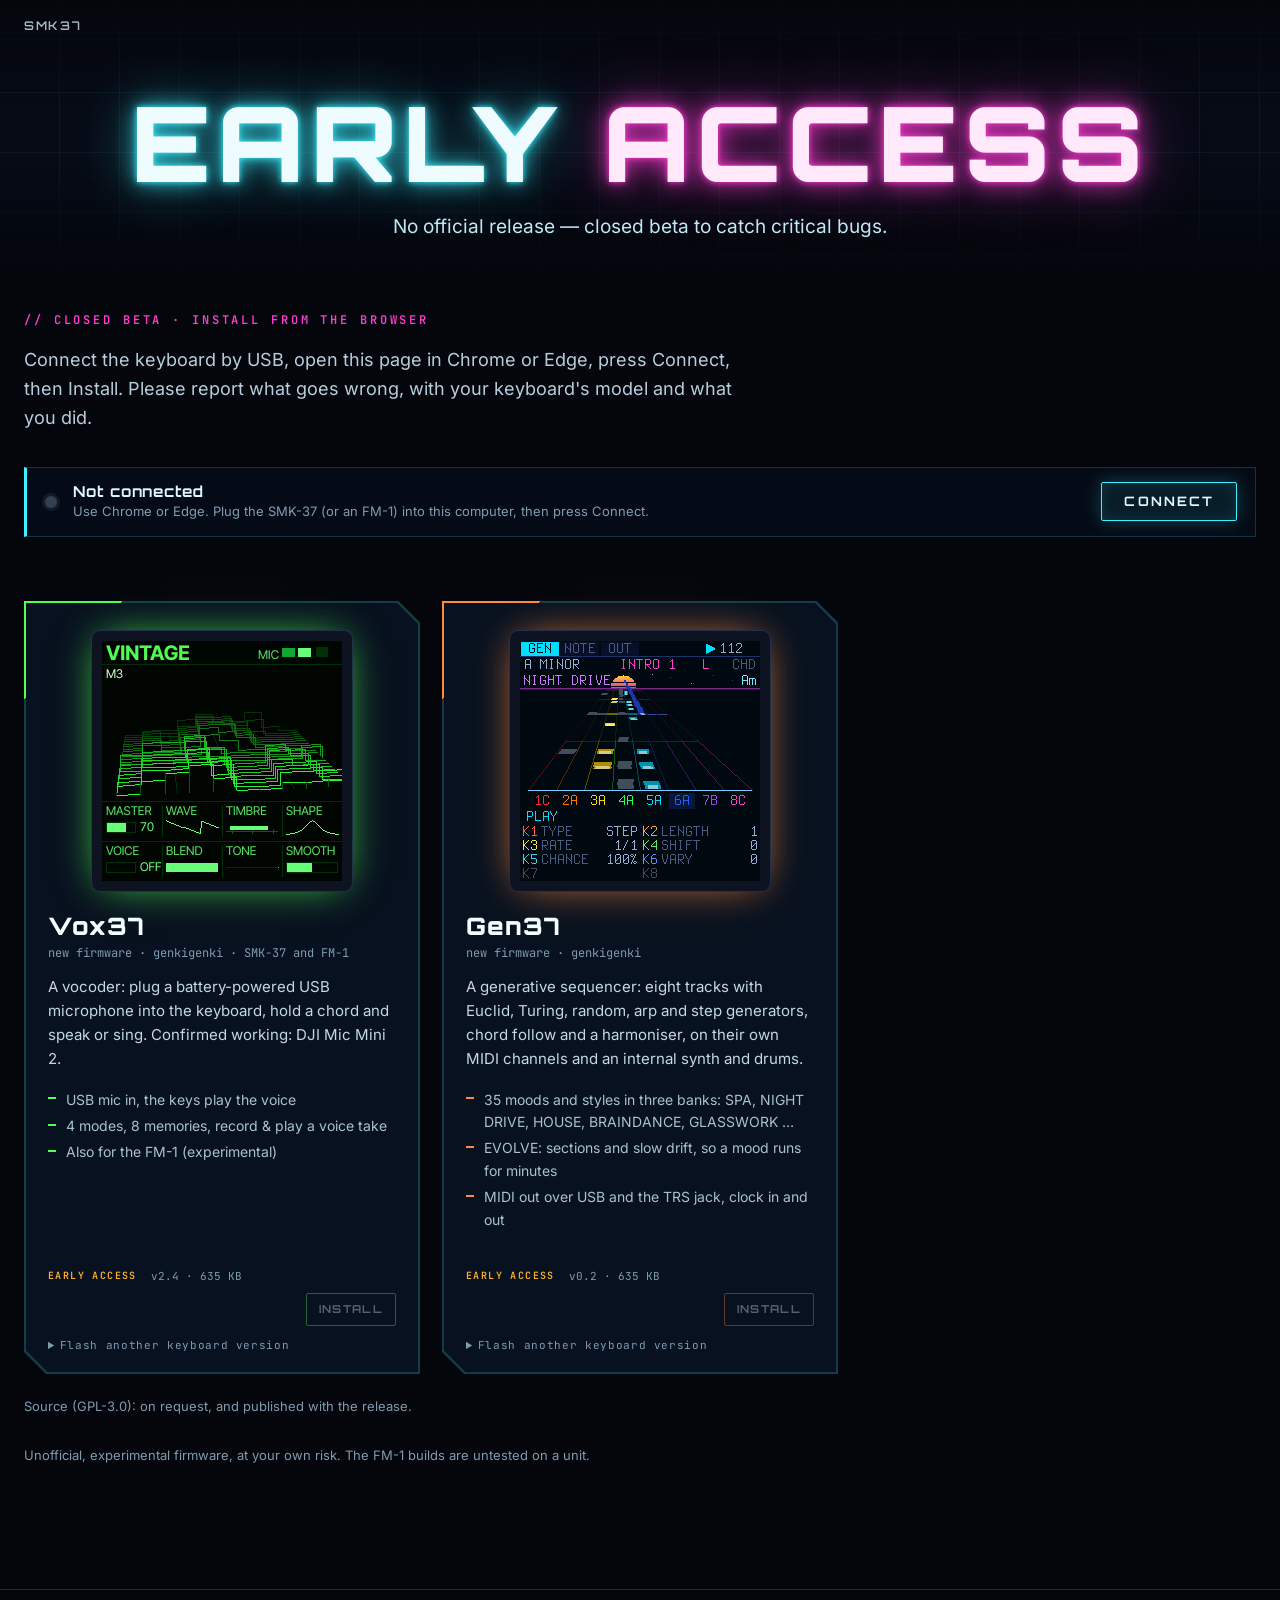
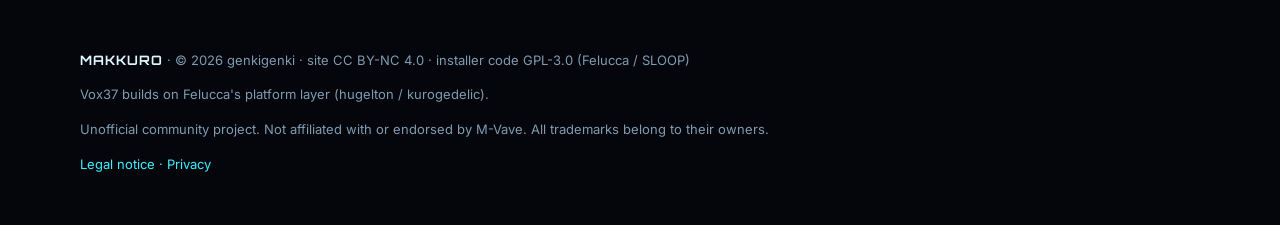
==== earlyaccess/index.html @ 7aaa1d52 "Melodee 1.4.3 and Snoop37 2.7.1; FM-1 tab: own texts, alphabetical, SMK screens for the ported ones," ====
<!doctype html>
<html lang="en">
<head>
<meta charset="utf-8">
<meta name="viewport" content="width=device-width, initial-scale=1">
<title>SMK37 — early access</title>
<meta name="robots" content="noindex,nofollow">
<meta name="theme-color" content="#04060c">
<link rel="stylesheet" href="../fonts/fonts.css">
<style>
:root {
  --bg: #04060c;
  --bg2: #070b16;
  --ink: #dff8ff;
  --dim: #7f9bb0;
  --cyan: #3cf0ff;
  --mag: #ff3cd2;
  --amber: #ffb02a;
  --line: rgba(60, 240, 255, .18);
  --card: rgba(10, 20, 36, .72);
  --t1: #287cff; --t2: #1ecc70; --t3: #ffc618; --t4: #ff621a;
}
* { box-sizing: border-box; }
html { scroll-behavior: smooth; }
body {
  margin: 0; background: var(--bg); color: var(--ink);
  font: 16px/1.6 Inter, system-ui, sans-serif; overflow-x: hidden;
}
a { color: var(--cyan); text-decoration: none; }
a:hover { text-shadow: 0 0 12px var(--cyan); }
.mono { font-family: "JetBrains Mono", ui-monospace, monospace; }

/* ---------- hero ---------- */
.hero { position: relative; height: 100vh; min-height: 560px; overflow: hidden; }
#stage { position: absolute; inset: 0; width: 100%; height: 100%; display: block; }
.hud {
  position: absolute; left: 24px; top: 20px; z-index: 2;
  font: 12px/1.7 "JetBrains Mono", monospace; color: var(--cyan); letter-spacing: .08em;
  text-shadow: 0 0 8px rgba(60, 240, 255, .7); pointer-events: none;
}
.hud .k { color: var(--dim); }
.hud .new { color: #5ad2ff; text-shadow: 0 0 8px rgba(90, 210, 255, .8); }
.nav {
  position: absolute; right: 24px; top: 18px; z-index: 3; display: flex; gap: 22px;
  font: 600 12px/1 Orbitron, sans-serif; letter-spacing: .14em; text-transform: uppercase;
}
.nav a { color: var(--ink); opacity: .75; }
.nav a:hover { opacity: 1; color: var(--cyan); }
.title {
  position: absolute; left: 0; right: 0; bottom: 9vh; z-index: 2; text-align: center;
  opacity: 0; transform: translateY(18px); transition: opacity 1.2s ease, transform 1.2s ease;
  pointer-events: none; padding: 0 16px;
}
.title.on { opacity: 1; transform: none; pointer-events: auto; }
.title h1 {
  margin: 0; font: 900 clamp(48px, 11vw, 132px)/1 Orbitron, sans-serif; letter-spacing: .06em;
  color: #effcff;
  text-shadow: 0 0 6px var(--cyan), 0 0 22px rgba(60, 240, 255, .8), 0 0 60px rgba(60, 240, 255, .45);
}
.title h1 span { color: #ffe9fb; text-shadow: 0 0 6px var(--mag), 0 0 24px rgba(255, 60, 210, .85), 0 0 60px rgba(255, 60, 210, .5); }
.title p { margin: 10px auto 22px; max-width: 640px; font-size: clamp(15px, 2.2vw, 19px); color: #bfe9f5; }
.btns { display: flex; gap: 14px; justify-content: center; flex-wrap: wrap; }
.btns.left { justify-content: flex-start; margin-top: 26px; }
.btn {
  display: inline-block; padding: 12px 22px; border: 1px solid var(--cyan); border-radius: 2px;
  font: 700 13px/1 Orbitron, sans-serif; letter-spacing: .16em; text-transform: uppercase; color: var(--ink);
  background: rgba(60, 240, 255, .08); box-shadow: 0 0 18px rgba(60, 240, 255, .25), inset 0 0 14px rgba(60, 240, 255, .12);
}
.btn.alt { border-color: var(--mag); background: rgba(255, 60, 210, .08); box-shadow: 0 0 18px rgba(255, 60, 210, .25), inset 0 0 14px rgba(255, 60, 210, .12); }
.btn:hover { color: #fff; text-shadow: 0 0 10px var(--cyan); }
.replay {
  position: absolute; right: 24px; bottom: 22px; z-index: 3; background: none; border: 1px solid var(--line);
  color: var(--dim); font: 11px "JetBrains Mono", monospace; letter-spacing: .1em; padding: 6px 10px; cursor: pointer;
}
.replay:hover { color: var(--cyan); border-color: var(--cyan); }
.scrollcue { position: absolute; left: 50%; bottom: 14px; z-index: 2; width: 1px; height: 40px; background: linear-gradient(var(--cyan), transparent); opacity: .6; }

/* ---------- sections ---------- */
section { position: relative; padding: 110px 24px; }
#why { padding-bottom: 20px; }
#firmwares { padding-top: 40px; }
.wrap { max-width: 1120px; margin: 0 auto; }
.eyebrow { font: 600 12px "JetBrains Mono", monospace; letter-spacing: .24em; color: var(--mag); text-transform: uppercase; }
h2 { margin: 10px 0 18px; font: 700 clamp(28px, 4.6vw, 48px)/1.1 Orbitron, sans-serif; letter-spacing: .03em; }
h2 em { font-style: normal; color: var(--cyan); text-shadow: 0 0 18px rgba(60, 240, 255, .6); }
.lead { max-width: 720px; color: #b7cfdc; font-size: 18px; }
.video { margin-top: 28px; max-width: 860px; aspect-ratio: 16 / 9; border: 1px solid rgba(120, 220, 255, .25); border-radius: 10px; overflow: hidden; background: #000; }
.video { display: block; position: relative; width: 100%; padding: 0; cursor: pointer; }
.video img, .video iframe { width: 100%; height: 100%; border: 0; display: block; object-fit: cover; }
.video .play { position: absolute; left: 50%; top: 50%; width: 76px; height: 76px; margin: -38px 0 0 -38px; border-radius: 50%;
  background: rgba(0, 0, 0, .6); border: 2px solid #7fe3ff; }
.video .play::after { content: ""; position: absolute; left: 30px; top: 22px; border-style: solid; border-width: 16px 0 16px 26px;
  border-color: transparent transparent transparent #7fe3ff; }
.video:hover .play { background: rgba(0, 40, 60, .8); }
.video .vnote { position: absolute; right: 10px; bottom: 8px; font-size: 12px; color: #bfe9f5; background: rgba(0, 0, 0, .55); padding: 2px 6px; border-radius: 4px; }
.gridbg {
  background:
    linear-gradient(var(--bg) 0, transparent 120px, transparent calc(100% - 120px), var(--bg) 100%),
    repeating-linear-gradient(0deg, transparent 0 59px, rgba(60, 240, 255, .06) 59px 60px),
    repeating-linear-gradient(90deg, transparent 0 59px, rgba(60, 240, 255, .06) 59px 60px),
    var(--bg2);
}


/* firmware cards */
.cards { margin-top: 44px; display: grid; grid-template-columns: repeat(auto-fit, minmax(min(100%, 420px), 1fr)); gap: 22px; }
.card {
  /* chamfered corners: ::before is the outline (the full shape in the line colour), ::after the fill inset by the
     line width, so the line stays closed around the cut corners; the glow is a drop-shadow that follows the shape */
  --bw: 2px; --cut: 22px;
  --line-c: linear-gradient(135deg, var(--c, var(--cyan)) 0 70px, rgba(60, 240, 255, .24) 70px);
  position: relative; isolation: isolate; padding: 26px 24px 22px;
  transition: transform .25s, filter .25s;
}
a.card { display: block; color: inherit; text-decoration: none; }
a.card:hover { text-shadow: none; }
.card::before, .card::after { content: ""; position: absolute; pointer-events: none; }
.card::before { inset: 0; z-index: -2; background: var(--line-c);
  clip-path: polygon(0 0, calc(100% - var(--cut)) 0, 100% var(--cut), 100% 100%, var(--cut) 100%, 0 calc(100% - var(--cut))); }
.card::after { inset: var(--bw); z-index: -1; background: #08111f;
  clip-path: polygon(0 0, calc(100% - var(--cut) + .6px) 0, 100% calc(var(--cut) - .6px), 100% 100%,
                     calc(var(--cut) - .6px) 100%, 0 calc(100% - var(--cut) + .6px)); }
.card:hover { --bw: 3px; --line-c: var(--c, var(--cyan)); transform: translateY(-3px);
  filter: drop-shadow(0 0 10px var(--c, var(--cyan))); }
.card h3 { margin: 0; font: 900 24px Orbitron, sans-serif; letter-spacing: .04em; color: #f2fdff; }
.card h3 small { font: 500 11px "JetBrains Mono", monospace; letter-spacing: .12em; color: var(--c, var(--cyan)); margin-left: 8px; vertical-align: middle; }
.card .from { margin: 4px 0 14px; font: 12px "JetBrains Mono", monospace; color: var(--dim); }
.card h3 a { color: inherit; }
.card .from a { color: inherit; border-bottom: 1px dotted currentColor; }
.card .from a:hover, .card h3 a:hover { color: var(--c, var(--cyan)); }
.card p { margin: 0 0 14px; color: #c3d8e3; font-size: 15px; }
.card ul { margin: 0 0 16px; padding: 0; list-style: none; font-size: 14px; color: #a9c2cf; }
.card li { padding-left: 18px; position: relative; margin: 4px 0; }
.card li::before { content: ""; position: absolute; left: 0; top: .62em; width: 8px; height: 2px; background: var(--c, var(--cyan)); }
.tag { display: inline-block; font: 600 10px "JetBrains Mono", monospace; letter-spacing: .14em; text-transform: uppercase; padding: 4px 8px; border: 1px solid currentColor; color: var(--amber); }
.tag.ok { color: #46f0a0; }
.card.flag { grid-column: 1 / -1; display: grid; grid-template-columns: 1.2fr 1fr; gap: 28px; align-items: center; }
.card.flag h3 { font-size: 34px; }
.padrow { display: grid; grid-template-columns: repeat(8, 1fr); gap: 7px; }
.padrow i { aspect-ratio: 1; border-radius: 3px; background: #0d1526; border: 1px solid #1b2a44; transition: background .12s, box-shadow .12s; }

/* steps */
.steps { margin-top: 40px; display: grid; grid-template-columns: repeat(auto-fit, minmax(230px, 1fr)); gap: 26px; counter-reset: s; }
.step { border-top: 1px solid var(--line); padding-top: 18px; }
.step::before { counter-increment: s; content: "0" counter(s); font: 900 34px Orbitron, sans-serif; color: transparent; -webkit-text-stroke: 1px var(--cyan); text-shadow: 0 0 18px rgba(60, 240, 255, .35); }
.step h4 { margin: 6px 0 6px; font: 700 16px Orbitron, sans-serif; letter-spacing: .04em; }
.step p { margin: 0; color: #a9c2cf; font-size: 15px; }
code { font: 13px "JetBrains Mono", monospace; color: var(--cyan); background: rgba(60, 240, 255, .07); padding: 1px 6px; }

/* extras */
.duo { margin-top: 40px; display: grid; grid-template-columns: repeat(auto-fit, minmax(300px, 1fr)); gap: 22px; }
.knobs { display: grid; grid-template-columns: repeat(8, 1fr); gap: 6px; margin-top: 16px; max-width: 400px; }
.knobs img { width: 100%; height: auto; aspect-ratio: 1; cursor: grab; touch-action: none; user-select: none;
  filter: drop-shadow(0 3px 6px rgba(0, 0, 0, .6)); transition: filter .2s; }
.knobs img:hover { filter: drop-shadow(0 0 8px rgba(60, 240, 255, .55)); }
.knobs img.drag { cursor: grabbing; }

footer { padding: 60px 24px 50px; border-top: 1px solid var(--line); color: var(--dim); font-size: 13px; }
footer .wrap { display: grid; gap: 14px; }
footer b { color: var(--ink); font-family: Orbitron, sans-serif; letter-spacing: .08em; }
footer .coffee { font-size: 15px; color: var(--ink); }
footer .coffee a { color: var(--amber); font-weight: 600; }

.reveal { opacity: 0; transform: translateY(26px); transition: opacity .9s ease, transform .9s ease; }
.reveal.in { opacity: 1; transform: none; }

/* installer */
.connect {
  position: sticky; top: 0; z-index: 20; margin: 34px 0 0; display: flex; align-items: center; gap: 16px;
  padding: 14px 18px; background: rgba(6, 12, 24, .92); backdrop-filter: blur(8px);
  border: 1px solid var(--line); border-left: 3px solid var(--cyan);
}
.led { flex: none; width: 12px; height: 12px; border-radius: 50%; background: #34404f; box-shadow: 0 0 0 3px rgba(52, 64, 79, .3); }
.led.on { background: #46f0a0; box-shadow: 0 0 12px #46f0a0, 0 0 0 3px rgba(70, 240, 160, .2); }
.led.busy { background: var(--amber); box-shadow: 0 0 12px var(--amber); animation: blink .8s infinite; }
.led.err { background: #ff3c5a; box-shadow: 0 0 12px #ff3c5a; }
@keyframes blink { 50% { opacity: .35; } }
.ctext { flex: 1; min-width: 0; display: grid; }
.ctext b { font: 700 15px Orbitron, sans-serif; letter-spacing: .05em; }
.ctext span { color: var(--dim); font-size: 13px; overflow-wrap: anywhere; }
.card .foot { margin-top: 18px; display: flex; flex-wrap: wrap; align-items: center; gap: 10px 8px; }
.card .meta { font: 11px "JetBrains Mono", monospace; color: var(--dim); }
.card .cnt { display: inline-flex; align-items: center; gap: 4px; font: 11px "JetBrains Mono", monospace; color: var(--dim); white-space: nowrap; }
.card .cnt[hidden] { display: none; }
.card .cnt b { font-weight: 500; color: #c3d8e3; }
.card .likebox { position: absolute; top: 12px; right: 30px; z-index: 2; display: flex; flex-direction: column; align-items: center; gap: 2px; }
.card .likebox[hidden] { display: none; }
.card .likebox b { font: 500 12px "JetBrains Mono", monospace; color: #c3d8e3; }
.card .heart { padding: 2px 6px; border: 0; background: none; color: #8fa6b4; font: 32px/1 "JetBrains Mono", system-ui, sans-serif; cursor: pointer; }
.card .heart[aria-pressed="true"] { color: var(--c, var(--mag)); text-shadow: 0 0 8px var(--c, var(--mag)); }
.card .heart:hover { color: var(--c, var(--mag)); }
.card .heart:focus-visible { outline: 1px solid var(--c, var(--cyan)); outline-offset: 2px; }
.card .heart:disabled { cursor: default; }
/* the community cards: "Request SMK-37 port" and its count (the counter), or a quiet link to the SMK-37 port */
.card .reqbox { display: inline-flex; align-items: center; gap: 6px; font: 11px "JetBrains Mono", monospace; color: var(--dim); }
.card .reqbox[hidden] { display: none; }
.card .reqbox b { font-weight: 500; color: #c3d8e3; }
.card .req { padding: 3px 7px; border: 1px solid rgba(143, 166, 180, .45); border-radius: 4px; background: none; color: #8fa6b4;
  font: 10px "JetBrains Mono", monospace; letter-spacing: .04em; cursor: pointer; }
.card .req:hover { color: var(--c, var(--cyan)); border-color: var(--c, var(--cyan)); }
.card .req[aria-pressed="true"] { color: var(--c, var(--cyan)); border-color: var(--c, var(--cyan)); }
.card .req:disabled { cursor: default; }
.card .onsmk { font: 11px "JetBrains Mono", monospace; color: var(--dim); text-decoration: none; }
.card .onsmk:hover { color: var(--c, var(--cyan)); text-decoration: underline; }
.card.fw[data-community] .screen img { image-rendering: auto; }
.sr { position: absolute; width: 1px; height: 1px; overflow: hidden; clip-path: inset(50%); white-space: nowrap; }
.card .inst { border-color: var(--c); background: transparent; cursor: pointer;
  box-shadow: 0 0 14px -4px var(--c), inset 0 0 12px -6px var(--c); }
.connect .btn:disabled { opacity: .45; cursor: default; border-color: #46f0a0; color: #46f0a0; box-shadow: none; background: transparent; }
.card .inst:disabled { opacity: .35; cursor: default; box-shadow: none; }
.card details.model { margin-top: 12px; color: var(--dim); }
.card details.model summary { width: max-content; cursor: pointer; font: 11px "JetBrains Mono", monospace; letter-spacing: .06em; }
.card details.model summary:hover { color: var(--c, var(--cyan)); }
.card .models { display: flex; flex-wrap: wrap; gap: 6px 20px; margin: 10px 0 6px; font-size: 14px; color: var(--ink); }
.card .models label { cursor: pointer; }
.card .models input { accent-color: var(--c, var(--cyan)); margin: 0 6px 0 0; vertical-align: -2px; }
.card details.model p { margin: 0; font-size: 12px; color: var(--dim); }
.ports { margin: 10px 0 0; padding: 12px 18px; border: 1px dashed var(--line); display: flex; flex-wrap: wrap; align-items: center;
  gap: 10px 16px; font-size: 13px; color: var(--dim); }
.ports[hidden] { display: none; }
.ports span { flex: 1; min-width: 220px; overflow-wrap: anywhere; }
.ports .btn { padding: 9px 14px; font-size: 11px; cursor: pointer; }
.card.running { --line-c: #46f0a0; }
.stock { margin-top: 34px; max-width: 760px; }
.stock ol { margin: 6px 0 16px; padding-left: 22px; color: #c3d8e3; font-size: 15px; }
.stock ol li { padding-left: 2px; margin: 4px 0; }
.stock ol li::before { display: none; }
.drop { display: block; padding: 22px 16px; border: 1px dashed var(--c); text-align: center; cursor: pointer; color: var(--dim);
  font: 13px "JetBrains Mono", monospace; overflow-wrap: anywhere; }
.drop:hover, .drop.over { color: var(--ink); background: rgba(255, 176, 42, .06); }
.drop input { position: absolute; width: 1px; height: 1px; opacity: 0; }
.stock ul.help { margin: 8px 0 0; padding-left: 20px; color: #c3d8e3; font-size: 15px; } .stock ul.help li { margin: 6px 0; }
.stock .sinfo { margin: 12px 0 0; font-size: 14px; }
.sinfo b { color: var(--ink); }
.sinfo.warn { color: var(--amber); }
.sinfo.err { color: #ff3c5a; }
.sinfo[hidden], .sconfirm[hidden] { display: none; }
.sconfirm { display: block; margin: 10px 0 0; font-size: 14px; cursor: pointer; }
.sconfirm input { accent-color: var(--amber); margin: 0 8px 0 0; vertical-align: -2px; }
.stock .note { margin: 14px 0 0; }
.idea form { display: grid; gap: 14px; margin-top: 6px; }
.idea label { display: grid; gap: 6px; font: 11px "JetBrains Mono", monospace; letter-spacing: .08em; text-transform: uppercase; color: var(--dim); }
.idea label .opt { text-transform: none; letter-spacing: 0; }
.idea select, .idea textarea, .idea input { width: 100%; padding: 10px 12px; border: 1px solid var(--line); border-radius: 2px;
  background: rgba(4, 6, 12, .7); color: var(--ink); font: 15px/1.5 Inter, system-ui, sans-serif; text-transform: none; letter-spacing: 0; }
.idea textarea { min-height: 120px; resize: vertical; }
.idea select:focus, .idea textarea:focus, .idea input:focus { outline: none; border-color: var(--c); box-shadow: 0 0 10px -3px var(--c); }
.idea option { background: #08111f; color: var(--ink); }
.idea .len { justify-self: end; margin-top: -8px; font: 11px "JetBrains Mono", monospace; color: var(--dim); }
.idea .hp { position: absolute; left: -9999px; width: 1px; height: 1px; overflow: hidden; }
.idea .send { display: flex; flex-wrap: wrap; align-items: center; gap: 10px 16px; }
.idea .send .btn { cursor: pointer; border-color: var(--c); }
.idea .send .btn:disabled { opacity: .45; cursor: default; }
.idea .imsg { font-size: 14px; color: var(--dim); }
.idea .imsg.okay { color: #46f0a0; }
.idea .imsg.err { color: #ff3c5a; }
.idea p.small { margin: 0; }
.card.running .meta::after { content: " · running now"; color: #46f0a0; }
.tag.soon { color: var(--mag); }
.card.fw .screen { margin: 4px auto 20px; }
.screenbox { display: grid; gap: 7px; }
.screen { width: 260px; height: 260px; justify-self: center; background: #000; overflow: hidden;
  border: 10px solid #0d1320; border-radius: 8px; box-shadow: 0 0 0 1px #233049, 0 0 40px -10px var(--c, var(--mag)); }
.screen img { display: block; width: 240px; height: 240px; image-rendering: pixelated; }
.small { color: var(--dim); font-size: 13px; }
.note { margin-top: 28px; max-width: 760px; }
label.file { display: inline-block; padding: 9px 14px; border: 1px dashed var(--line); cursor: pointer; font-size: 14px; }
label.file input { display: none; }
.ovl { position: fixed; inset: 0; z-index: 50; display: grid; place-items: center; padding: 16px;
  background: rgba(2, 4, 9, .86); backdrop-filter: blur(6px); }
.ovl[hidden] { display: none; }
.ovbox { width: min(560px, 100%); padding: 30px 28px 26px; background: #070d1a; border: 1px solid var(--cyan);
  box-shadow: 0 0 60px -14px var(--cyan), inset 0 0 40px -24px var(--cyan); }
.ovbox h3 { margin: 6px 0 18px; font: 900 28px Orbitron, sans-serif; letter-spacing: .04em; }
.ovsteps { list-style: none; margin: 0 0 18px; padding: 0; display: grid; grid-template-columns: repeat(6, 1fr); gap: 6px; }
.ovsteps li { font: 10px "JetBrains Mono", monospace; letter-spacing: .06em; text-transform: uppercase; color: var(--dim);
  border-top: 3px solid #1b2a44; padding-top: 6px; }
.ovsteps li.on { color: var(--cyan); border-color: var(--cyan); box-shadow: 0 -6px 12px -6px var(--cyan); }
.ovsteps li.ok { color: #46f0a0; border-color: #46f0a0; }
#ovsteps li { position: relative; }
#ovsteps li.on { border-top-color: #1b2a44; }
#ovsteps li::before { content: ""; position: absolute; left: 0; top: -3px; height: 3px; width: var(--p, 0%);
  background: var(--cyan); box-shadow: 0 0 8px var(--cyan); transition: width .25s linear; }
#ovsteps li.ok::before { width: 100%; background: #46f0a0; box-shadow: none; }
#ovl .bar { display: none; }
.bar { height: 8px; background: #0d1526; border: 1px solid #1b2a44; overflow: hidden; }
.bar i { display: block; height: 100%; width: 0; transition: width .25s linear;
  background: linear-gradient(90deg, var(--cyan), var(--mag)); box-shadow: 0 0 14px var(--cyan); }
.ovstatus { min-height: 3.2em; margin: 14px 0 6px; color: #cfeefa; }
.ovbox details summary { cursor: pointer; color: var(--dim); font-size: 12px; }
.ovbox pre { max-height: 160px; overflow: auto; font: 11px "JetBrains Mono", monospace; color: var(--dim); white-space: pre-wrap; }
.ovbtns { display: flex; flex-wrap: wrap; gap: 10px; margin-top: 14px; }
.ovstatus.late { color: #ff5c7a; }
.ovhang { flex: 1 1 260px; align-self: center; font-size: 12px; color: var(--dim); }
.ovbtns .btn { cursor: pointer; }
.ovbtns #ovcopy { padding: 10px 14px; font-size: 11px; border-color: var(--dim); color: var(--dim); box-shadow: none; background: transparent; }
/* before you install, the firmware groups, the confirmation */
.warnbox { margin: 34px 0 0; max-width: 860px; padding: 18px 22px 16px; border: 1px solid rgba(255, 176, 42, .45);
  border-left: 3px solid var(--amber); background: rgba(255, 176, 42, .05); }
.warnbox h3 { margin: 0 0 8px; font: 700 16px Orbitron, sans-serif; letter-spacing: .06em; color: var(--amber); }
.warnbox ul { margin: 0; padding: 0; list-style: none; display: grid; gap: 6px; font-size: 14px; color: #c3d8e3; }
.warnbox li { padding-left: 18px; position: relative; }
.warnbox li::before { content: ""; position: absolute; left: 0; top: .62em; width: 8px; height: 2px; background: var(--amber); }
.warnbox b { color: var(--ink); }
.devsel { display: flex; gap: 0; margin: 34px 0 0; max-width: 520px; border: 1px solid var(--cyan); border-radius: 10px; overflow: hidden; }
.devbtn { flex: 1; padding: 16px 10px; font: 800 clamp(18px, 3.4vw, 24px)/1 Orbitron, sans-serif; letter-spacing: .08em;
  background: transparent; color: var(--ink); border: 0; cursor: pointer; opacity: .6; }
.devbtn + .devbtn { border-left: 1px solid var(--cyan); }
.devbtn[aria-checked="true"] { background: rgba(60, 240, 255, .14); color: #effcff; opacity: 1; text-shadow: 0 0 10px var(--cyan); }
.devbtn:hover { opacity: 1; }
.devbtn:focus-visible { outline: 2px solid var(--amber); outline-offset: -4px; }
.fm1only { display: none; margin-top: 14px; }
body[data-dev="fm1"] .fm1only { display: block; }
body[data-dev="fm1"] .card.fw:not([data-fm1]), body[data-dev="fm1"] #fm1-ports, body[data-dev="fm1"] #stock, body[data-dev="fm1"] #help { display: none; }   /* (the help card and its page are for the SMK-37) */
body[data-dev="fm1"] .ghead .smkword { display: none; }
#fm1-community { display: none; }                                 /* the community's FM-1 firmwares: the FM-1 tab only */
body[data-dev="fm1"] #fm1-community { display: block; }
#fm1-community .ghead p + p { margin-top: 8px; }
.card .warnnote { font-size: 14px; color: var(--amber); margin: 8px 0 0; }
.fm1note { display: none; font-size: 14px; color: var(--amber); }
body[data-dev="fm1"] .fm1note { display: block; }
.card .foot .tag { border: 0; padding: 0; }                      /* a label, not a button */
.card .from .star, .card .from .star a { color: var(--amber); }
.card .foot .info { flex-basis: 100%; display: flex; flex-wrap: wrap; align-items: center; gap: 10px 14px; }
.card .act { margin-left: auto; display: flex; gap: 8px; }
.card .foot .btn { padding: 10px 12px; font-size: 11px; letter-spacing: .12em; cursor: pointer; white-space: nowrap; }
.card .foot .fb { border-color: #46f0a0; background: rgba(70, 240, 160, .08); box-shadow: 0 0 14px -4px #46f0a0, inset 0 0 12px -6px #46f0a0; }
.ticker { position: relative; z-index: 2; display: flex; align-items: stretch; height: 38px; overflow: hidden;
  border-block: 1px solid rgba(255, 176, 60, .35); background: #050505;
  background-image: repeating-linear-gradient(0deg, rgba(255, 255, 255, .03) 0 1px, transparent 1px 3px);
  font: 500 13px/38px "JetBrains Mono", monospace; letter-spacing: .08em; text-transform: uppercase; }
.ticker .tlabel { flex: none; padding: 0 14px; color: #050505; background: var(--amber); font-weight: 700;
  animation: tblink 1.6s steps(1) infinite; }
.ticker .tview { flex: 1; min-width: 0; overflow: hidden;
  mask-image: linear-gradient(90deg, transparent, #000 24px, #000 calc(100% - 24px), transparent); }
.ticker .ttrack { display: flex; width: max-content; animation: tscroll 90s linear infinite; }
.ticker:hover .ttrack, .ticker:focus-within .ttrack { animation-play-state: paused; }
.ticker.still .ttrack { animation: none; } .ticker.still .ttrack > span + span { display: none; } .ticker.still .tday::after { content: none; }
.ticker .ttrack > span { display: flex; }
.ticker .tday { display: flex; gap: 0 16px; padding: 0 18px; white-space: nowrap; }
.ticker .tday::after { content: "+++"; margin-left: 20px; color: var(--mag); text-shadow: 0 0 6px var(--mag); }
.ticker .ttrack a { color: var(--amber); text-shadow: 0 0 6px rgba(255, 176, 60, .6); }
.ticker .ttrack time { color: var(--cyan); text-shadow: 0 0 6px var(--cyan); }
.ticker .ttrack i { font-style: normal; color: #46f0a0; text-shadow: 0 0 6px #46f0a0; }
.ticker .ttrack a:hover { color: #fff; }
@keyframes tscroll { to { translate: -50% 0; } }
@keyframes tblink { 50% { background: var(--mag); } }
@media (prefers-reduced-motion: reduce) {
  .ticker .ttrack, .ticker .tlabel { animation: none; }
  .ticker .tview { overflow-x: auto; }
}
.fwgroup { margin-top: 64px; scroll-margin-top: 90px; }
.fwgroup + .fwgroup { margin-top: 80px; }
.ghead { border-top: 1px solid var(--line); padding-top: 18px; }
.ghead h3 { margin: 0; font: 900 clamp(22px, 3.2vw, 30px)/1.15 Orbitron, sans-serif; letter-spacing: .04em; }
.ghead p { margin: 6px 0 0; max-width: 720px; color: #b7cfdc; font-size: 16px; }
.fwgroup .cards { margin-top: 26px; }
#firmwares > .wrap { max-width: 1320px; }                         /* room for three cards a row */
.fwgroup .cards { grid-template-columns: repeat(auto-fill, minmax(min(100%, 360px), 1fr)); }
.card.fw:not(.flag) { display: flex; flex-direction: column; }
.card.fw:not(.flag) .foot { margin-top: auto; padding-top: 18px; }  /* the buttons on the card's bottom edge */
#stock { scroll-margin-top: 90px; }
.card.fw { scroll-margin-top: 110px; }                          /* (under the sticky connect bar) */
.cfbox { max-height: 92vh; overflow-y: auto; border-color: var(--amber); box-shadow: 0 0 60px -14px var(--amber), inset 0 0 40px -24px var(--amber); }
.cfbox h3 { margin-bottom: 12px; font-size: 24px; overflow-wrap: anywhere; }
.cfq { margin: 0 0 12px; color: var(--ink); overflow-wrap: anywhere; }
.cfwarn { margin: 0 0 12px; color: var(--amber); font-size: 14px; }
.cfwarn[hidden] { display: none; }
.cfrisk { margin: 0 0 22px; padding: 0; list-style: none; display: grid; gap: 4px; font-size: 14px; color: #a9c2cf; }
.cfrisk li { padding-left: 18px; position: relative; }
.cfrisk li::before { content: ""; position: absolute; left: 0; top: .62em; width: 8px; height: 2px; background: var(--amber); }
.cfbtns { display: flex; flex-wrap: wrap; justify-content: flex-end; gap: 12px; }
.cfbtns .btn { cursor: pointer; }
.cfbtns .btn:focus-visible { outline: 2px solid var(--ink); outline-offset: 3px; }
@media (max-width: 720px) { .ovsteps { grid-template-columns: repeat(3, 1fr); } .connect { flex-wrap: wrap; }
  .ovbox { padding: 24px 18px 20px; } .cfbtns .btn { flex: 1; text-align: center; } .warnbox { padding: 16px 16px 14px; } }

@media (max-width: 720px) {
  .nav { display: none; }
  .hud { left: 16px; top: 14px; font-size: 10px; }
  section { padding: 80px 16px; }
  .card.flag { grid-template-columns: 1fr; }
  .replay { right: 16px; }
}
@media (prefers-reduced-motion: reduce) {
  .reveal, .title { transition: none; }
}

/* help.html: the same page in help mode (make_site.py sets data-page="help"): the guide, Connect, the M-Vave return
   and the repair; the main page shows a short help card that links there */
body:not([data-page="help"]) #guide, body:not([data-page="help"]) #repair { display: none; }
body[data-page="help"] .hero, body[data-page="help"] .ticker, body[data-page="help"] #why,
body[data-page="help"] #firmwares > .wrap > .reveal:first-child, body[data-page="help"] .devsel,
body[data-page="help"] .fm1only, body[data-page="help"] .fwgroup, body[data-page="help"] #firmwares > .wrap > .note,
body[data-page="help"] #help, body[data-page="help"] #ideas, body[data-page="help"] #port, body[data-page="help"] #mods,
body[data-page="help"] #video-sec { display: none !important; }
body[data-page="help"] #firmwares { padding-top: 40px; }
#guide { margin: 0 0 34px; }
#guide > p.lead { max-width: 760px; }
body[data-page="help"] #stock, body[data-page="help"] #connect { display: none !important; }
#repair .rsteps2 > div { display: flex; flex-direction: column; gap: 10px; }
#repair .rsteps2 .btn { align-self: flex-start; margin-top: auto; }
#repair code { font: 13px "JetBrains Mono", monospace; color: #7cf0a8; word-break: break-all; }
#repair #rcopy { padding: 4px 10px; font-size: 11px; margin-left: 6px; }
#repair .rdev { display: flex; align-items: center; gap: 10px; font-size: 14px; color: #c3d8e3; }
#repair .rdev .led { flex: none; }
body[data-page="help"] #repair { max-width: none; margin-top: 30px; }
#repair .rsteps2 { display: grid; grid-template-columns: repeat(auto-fit, minmax(min(100%, 300px), 1fr)); gap: 16px; margin: 16px 0 6px; }
#repair .rsteps2 > div { border: 1px solid #1d2a3a; border-radius: 10px; padding: 14px 16px; background: #070b14; color: #c3d8e3; font-size: 15px; }
#repair .rsteps2 b.n { display: block; color: #7cf0a8; font: 12px "JetBrains Mono", monospace; letter-spacing: .08em; margin-bottom: 6px; }
#repair .drop { margin-top: 10px; }
#rsteps { grid-template-columns: repeat(5, 1fr); margin-bottom: 10px; }
#rsteps li.on { color: #7cf0a8; border-color: #7cf0a8; box-shadow: 0 -6px 12px -6px #7cf0a8; }
#guide .back { display: inline-block; margin: 0 0 18px; font-size: 14px; }
#guide ol.steps { counter-reset: st; list-style: none; padding: 0; margin: 22px 0 0; display: grid; gap: 16px;
  grid-template-columns: repeat(auto-fill, minmax(min(100%, 380px), 1fr)); }
#guide ol.steps > li { counter-increment: st; position: relative; padding: 16px 18px 16px 54px; margin: 0;
  border: 1px solid #1d2a3a; border-radius: 10px; background: #070b14; color: #c3d8e3; font-size: 15px; }
#guide ol.steps > li::before { content: counter(st); position: absolute; left: 16px; top: 13px; width: 24px; height: 24px;
  border-radius: 50%; border: 1px solid var(--cyan); color: var(--cyan); font: 12px/24px "JetBrains Mono", monospace; text-align: center; }
#guide ol.steps b.q { display: block; color: #fff; margin-bottom: 4px; }
</style>
<style>
/* the early-access page: a banner instead of the hero (the rest is index.html's style) */
.eahead { position: relative; padding: 90px 24px 30px; text-align: center; overflow: hidden; }
.eahead h1 {
  margin: 0; font: 900 clamp(40px, 9vw, 104px)/1 Orbitron, sans-serif; letter-spacing: .06em; color: #effcff;
  text-shadow: 0 0 6px var(--cyan), 0 0 22px rgba(60, 240, 255, .8), 0 0 60px rgba(60, 240, 255, .45);
}
.eahead h1 span { color: #ffe9fb; text-shadow: 0 0 6px var(--mag), 0 0 24px rgba(255, 60, 210, .85), 0 0 60px rgba(255, 60, 210, .5); }
.eahead p { margin: 18px auto 0; max-width: 640px; font-size: clamp(15px, 2.2vw, 19px); color: #bfe9f5; }
.eahead .home { position: absolute; left: 24px; top: 20px; font: 600 12px/1 Orbitron, sans-serif; letter-spacing: .14em;
  text-transform: uppercase; color: var(--ink); opacity: .75; }
.eahead .home:hover { opacity: 1; color: var(--cyan); }
.srcline { margin-top: 22px; }
@media (max-width: 720px) { .eahead { padding: 70px 16px 20px; } .eahead .home { left: 16px; top: 16px; } }
</style>
</head>
<body>

<header class="eahead gridbg">
  <a class="home" href="../">SMK37</a>
  <h1>EARLY <span>ACCESS</span></h1>
  <p>No official release — closed beta to catch critical bugs.</p>
</header>

<section id="firmwares">
  <div class="wrap">
    <div class="reveal">
      <div class="eyebrow">// closed beta · install from the browser</div>
      <p class="lead">Connect the keyboard by USB, open this page in Chrome or Edge, press Connect, then Install.
        Please report what goes wrong, with your keyboard's model and what you did.</p>
    </div>

    <div class="connect" id="connect">
      <span class="led" id="led"></span>
      <div class="ctext"><b id="devname">Not connected</b><span id="devsub">Use Chrome or Edge. Plug the SMK-37 (or an FM-1) into this computer, then press Connect.</span></div>
      <button class="btn" id="conn" type="button">Connect</button>
    </div>
    <div class="ports" id="ports" hidden><span id="portlist"></span>
      <button class="btn alt" id="allports" type="button">Search all MIDI ports</button></div>

    <div class="fwgroup" id="early">
      <div class="cards">
        <article class="card fw reveal" id="fw-vox37" data-fw="vox37" data-fm1="1" data-name="Vox37" style="--c: #50ff50">
        <span class="likebox" hidden><button class="heart" type="button" aria-pressed="false" aria-label="Like Vox37" title="Like">&#x2661;&#xfe0e;</button><b class="cl">0</b><span class="sr"> likes</span></span>
        <div class="screen"><img src="assets/shot-vox37.webp" width="240" height="240" alt="Vox37 on the display"></div>
        <h3>Vox37</h3>
        <div class="from">new firmware · genkigenki · SMK-37 and FM-1</div>
        <p>A vocoder: plug a battery-powered USB microphone into the keyboard, hold a chord and speak or sing. Confirmed working: DJI Mic Mini 2.</p>
        <ul><li>USB mic in, the keys play the voice</li><li>4 modes, 8 memories, record &amp; play a voice take</li><li>Also for the FM-1 (experimental)</li></ul>
        
        <div class="foot"><div class="info"><span class="tag ">early access</span>
          <span class="meta">v2.4 · 635 KB</span>
          <span class="cnt" hidden><span aria-hidden="true">↓</span> <b class="ci">0</b><span class="sr"> installs</span></span></div>
          <span class="act"><button class="btn inst" type="button" data-fw="vox37" disabled>Install</button></span></div>
          <details class="model"><summary>Flash another keyboard version</summary>
            <div class="models"><label><input type="radio" name="model-vox37" value="pro"> SMK-37 Pro</label><label><input type="radio" name="model-vox37" value="elite"> SMK-37 Elite</label><label><input type="radio" name="model-vox37" value="mke"> MKE-P37</label></div>
            <p>The same firmware under another model name. Pick your keyboard's own model (an Elite running an older build here
              reports SMK-37 Pro), so M-Vave's updater accepts its factory firmware again. Starrykey 37 Play: use SMK-37 Pro.</p>
          </details>
      </article>
      <article class="card fw reveal" id="fw-gen37" data-fw="gen37" data-name="Gen37" style="--c: #ff8a3d">
        <span class="likebox" hidden><button class="heart" type="button" aria-pressed="false" aria-label="Like Gen37" title="Like">&#x2661;&#xfe0e;</button><b class="cl">0</b><span class="sr"> likes</span></span>
        <div class="screen"><img src="assets/shot-gen37.webp" width="240" height="240" alt="Gen37 on the display"></div>
        <h3>Gen37</h3>
        <div class="from">new firmware · genkigenki</div>
        <p>A generative sequencer: eight tracks with Euclid, Turing, random, arp and step generators, chord follow and a harmoniser, on their own MIDI channels and an internal synth and drums.</p>
        <ul><li>35 moods and styles in three banks: SPA, NIGHT DRIVE, HOUSE, BRAINDANCE, GLASSWORK …</li><li>EVOLVE: sections and slow drift, so a mood runs for minutes</li><li>MIDI out over USB and the TRS jack, clock in and out</li></ul>
        
        <div class="foot"><div class="info"><span class="tag ">early access</span>
          <span class="meta">v0.2 · 635 KB</span>
          <span class="cnt" hidden><span aria-hidden="true">↓</span> <b class="ci">0</b><span class="sr"> installs</span></span></div>
          <span class="act"><button class="btn inst" type="button" data-fw="gen37" disabled>Install</button></span></div>
          <details class="model"><summary>Flash another keyboard version</summary>
            <div class="models"><label><input type="radio" name="model-gen37" value="pro"> SMK-37 Pro</label><label><input type="radio" name="model-gen37" value="elite"> SMK-37 Elite</label><label><input type="radio" name="model-gen37" value="mke"> MKE-P37</label></div>
            <p>The same firmware under another model name. Pick your keyboard's own model (an Elite running an older build here
              reports SMK-37 Pro), so M-Vave's updater accepts its factory firmware again. Starrykey 37 Play: use SMK-37 Pro.</p>
          </details>
      </article>
      
      </div>
      <p class="small srcline">Source (GPL-3.0): on request, and published with the release.</p>
    </div>

    <p class="small note reveal">Unofficial, experimental firmware, at your own risk. The FM-1 builds are untested on a unit.</p>

    <div class="card stock" id="stock" style="--c: var(--amber); display: none">  <!-- kept for the shared installer script, not shown -->
      <h3>Back to the M-Vave firmware</h3>
      <p>These firmwares keep your keyboard's model name, so <b>M-Vave's own updater, M-UPGRADE, works directly</b>
        (on the FM-1 too).</p>
      <p>If your SMK-37 runs another firmware that M-UPGRADE refuses:</p>
      <ol>
        <li>Download the official firmware (.fwsc) for <b>your</b> keyboard:
          <br><a href="https://www.m-vave.com/product?id=smk-37-pro" target="_blank" rel="noopener">SMK-37 Pro</a>:
          <a href="https://yms-file-store.oss-cn-hongkong.aliyuncs.com/software/firmware/SMK-37Pro/SMK-37%20Pro_016.fwsc" download>download V016</a>
          <br><a href="https://www.m-vave.com/product?id=smk-37-elite" target="_blank" rel="noopener">SMK-37 Elite</a>:
          <a href="https://yms-file-store.oss-cn-hongkong.aliyuncs.com/software/firmware/SMK-37Elite/SMK-37%20Elite_016.fwsc" download>download V016</a>
          <br>Other models: <a href="https://www.m-vave.com/download" target="_blank" rel="noopener">M-Vave's download page</a>.</li>
        <li>Drop it here.</li>
        <li>Install.</li>
      </ol>
      <label class="drop" id="sdrop"><input type="file" id="sfile" accept=".fwsc"><span id="sdroptext">Drop the .fwsc file here, or click to choose it</span></label>
      <p class="sinfo" id="sinfo" hidden></p>
      <label class="sconfirm" id="sconfirmrow" hidden><input type="checkbox" id="sconfirm">This is the firmware for my keyboard</label>
      <div class="foot"><span class="meta"></span>
        <button class="btn inst" id="sinst" type="button" disabled>Install</button></div>
      <p class="small note">Your keyboard's calibration and pairing are never touched. The firmware on the keyboard, and what it saved, is replaced.
        Keep the USB cable connected and this tab open until it says Done. Afterwards, M-UPGRADE should also work again if you need it.</p>
    </div>
  </div>
</section>


<div class="ovl" id="ovl" hidden>
  <div class="ovbox">
    <div class="eyebrow" id="ovfw">// installing</div>
    <h3 id="ovtitle">Installing</h3>
    <ol class="ovsteps" id="ovsteps">
      <li data-k="start">Connect</li><li data-k="verify">Verify</li><li data-k="loader">Update mode</li>
      <li data-k="write">Write</li><li data-k="reboot">Restart</li><li data-k="done">Done</li>
    </ol>
    <div class="bar"><i id="ovbar"></i></div>
    <p id="ovstatus" class="ovstatus">Starting</p>
    <details><summary>Log</summary><pre id="ovlog"></pre></details>
    <button class="btn" id="ovclose" type="button" hidden>Close</button>
  </div>
</div>

<div class="ovl" id="cfm" hidden>
  <div class="ovbox cfbox" role="alertdialog" aria-modal="true" aria-labelledby="cftitle" aria-describedby="cfq cfrisk">
    <div class="eyebrow">// confirm</div>
    <h3 id="cftitle">Install?</h3>
    <p id="cfq" class="cfq"></p>
    <p id="cfwarn" class="cfwarn" hidden></p>
    <ul id="cfrisk" class="cfrisk"></ul>
    <div class="cfbtns">
      <button class="btn alt" id="cfno" type="button">Cancel</button>
      <button class="btn" id="cfyes" type="button">Install</button>
    </div>
  </div>
</div>

<footer>
  <div class="wrap">
    <div><b>MAKKURO</b> · © 2026 genkigenki · site CC BY-NC 4.0 · installer code GPL-3.0 (Felucca / SLOOP)</div>
    <div>Vox37 builds on Felucca's platform layer (hugelton / kurogedelic).</div>
    <div>Unofficial community project. Not affiliated with or endorsed by M-Vave. All trademarks belong to their owners.</div>
    <div><a href="../legal.html">Legal notice · Privacy</a></div>
  </div>
</footer>

<script>
(() => {                                               /* reveal on scroll (index.html's hero script does it there) */
  const io = new IntersectionObserver(es => es.forEach(e => { if (e.isIntersecting) { e.target.classList.add("in"); io.unobserve(e.target); } }), { threshold: .15 });
  document.querySelectorAll(".reveal").forEach(n => io.observe(n));
})();
</script>
<script type="module">
/* the installer: fm1pkg.js and fm1ota.js (Felucca / SLOOP, GPL-3.0) inlined by tools/make_launch_site.py */
// SPDX-License-Identifier: GPL-3.0-only
// Copyright (C) 2026 Leo Kuroshita (@kurogedelic), Hügelton Instruments
//
// FM-1 (and M-Vave SMK-37 Pro) .fwsc packages in the browser: the package identity and the image the
// device reads during an update.

const BLOCKS = 20, BLK = 0x30, KEEP = 0x2F, MAX_BLOCKS = 64;

const printable = (m, i) => { const c = (m - i - 1) & 0xFF; return c >= 0x20 && c < 0x7F; };

// the identity blocks: 20, or more when the identity is longer (the Starrykey 37 Play V016's "STARRYKEY-37 PLAY_016"
// takes 21): further identity markers count only when unused 0x7D markers follow them (the 36-block layout)
function identityBlocks(fwsc) {
  let n = BLOCKS;
  while (n < MAX_BLOCKS && (n + 1) * BLK <= fwsc.length && fwsc[n * BLK + KEEP] !== 0x7D && printable(fwsc[n * BLK + KEEP], n)) n++;
  return n > BLOCKS && (n + 1) * BLK <= fwsc.length && fwsc[n * BLK + KEEP] === 0x7D ? n : BLOCKS;
}

// interleave blocks: the identity blocks, then more while the marker is the unused 0x7D (the stock SMK-37 Pro,
// MKE-P37 and Starrykey 37 Play V016 have 36)
function blockCount(fwsc) {
  let n = identityBlocks(fwsc);
  while (n < MAX_BLOCKS && (n + 1) * BLK <= fwsc.length && fwsc[n * BLK + KEEP] === 0x7D) n++;
  return n;
}

// the package identity ("FM-1_904", "SMK-37 Pro_016"): one marker byte after each identity block (0x7D: none);
// past the first 20 only when the package really has those blocks (logicalImage's count)
function productOf(fwsc) {
  if (fwsc.length < BLOCKS * BLK) throw new Error("not an FM-1 package (too short)");
  const ib = identityBlocks(fwsc), n = ib === BLOCKS ? BLOCKS : Math.min(ib, layout(fwsc).blocks);
  let s = "";
  for (let i = 0; i < n; i++) {
    const m = fwsc[i * BLK + KEEP];
    if (m !== 0x7D) s += String.fromCharCode((m - i - 1) & 0xFF);
  }
  return s;
}

function deinterleave(fwsc, blocks) {
  const out = new Uint8Array(fwsc.length - blocks);
  for (let i = 0; i < blocks; i++) out.set(fwsc.subarray(i * BLK, i * BLK + KEEP), i * KEEP);
  out.set(fwsc.subarray(blocks * BLK), blocks * KEEP);
  return out;
}

function crc16(d, c = 0) {                 // CRC-16/XMODEM, as the package and the device use
  for (const b of d) {
    c ^= b << 8;
    for (let k = 0; k < 8; k++) c = c & 0x8000 ? ((c << 1) ^ 0x1021) & 0xFFFF : (c << 1) & 0xFFFF;
  }
  return c;
}

function jlDec(b) {                        // JieLi ENC stream cipher (its own inverse)
  const out = Uint8Array.from(b);
  let key = 0xFFFF;
  for (let i = 0; i < out.length; i++) {
    out[i] ^= key & 0xFF;
    key = ((key << 1) ^ (key & 0x8000 ? 0x1021 : 0)) & 0xFFFF;
  }
  return out;
}

// the logical image's flash.bin (type 0) and ota.bin (type 100) match their CRCs (as fm1_install.py)
function filesOk(img) {
  if (img.length < 0x40) return false;
  const h = jlDec(img.subarray(0, 0x40)), rd = (a, o, n) => a.slice(o, o + n).reduce((v, x, i) => v + x * 2 ** (8 * i), 0);
  if (crc16(h.subarray(2, 0x40)) !== rd(h, 0, 2)) return false;
  const count = rd(h, 8, 2);
  if (count < 1 || count > 8 || img.length < 0x40 + 0x50 * count) return false;
  for (let i = 0; i < count; i++) {
    const e = jlDec(img.subarray(0x40 + i * 0x50, 0x90 + i * 0x50));
    const typ = rd(e, 0, 2), off = rd(e, 8, 4), size = rd(e, 12, 4);
    if (off + size > img.length) return false;
    if ((typ === 0 || typ === 100) && crc16(img.subarray(off, off + size)) !== rd(e, 4, 2)) return false;
  }
  return true;
}

// the image the device addresses during an update: the .fwsc without the marker bytes (20 blocks, or the
// detected count when the files' CRCs agree: a 20-block package can have 0x7D after block 20 by chance)
function layout(fwsc) {
  const n = blockCount(fwsc);
  if (n !== BLOCKS) {
    const img = deinterleave(fwsc, n);
    if (filesOk(img) || !filesOk(deinterleave(fwsc, BLOCKS))) return { blocks: n, image: img };
  }
  return { blocks: BLOCKS, image: deinterleave(fwsc, BLOCKS) };
}
function logicalImage(fwsc) { return layout(fwsc).image; }

// The official FM-1 V15 (M-VAVE Downloads -> PC Firmware -> FM-1 V15, FM-1.fwsc), for the return to the
// official firmware: only that exact file is accepted (its SHA-256 pins every byte: the loader, the app, the
// layout; the name of the file proves nothing). The digest is the one Felucca 1.0 pins.
const STOCK_V15_SHA256 = "db1642b2b6fa5c2cccb11ffd13878068bb28601678d3644049f99dc40e7edb8a";
const STOCK_V15_SIZE = 699956;
const STOCK_V15_PRODUCT = "FM-1_015";
// The official SMK-37 Pro V016 (SMK-37_Pro_016.fwsc, 36 interleave blocks), for the return of an SMK-37 Pro.
const STOCK_SMK016_SHA256 = "2d98ce72530e71d617384963423820536f094501299e2cfec0a8d3c3fb6bcfb0";
const STOCK_SMK016_SIZE = 705252;
const STOCK_SMK016_PRODUCT = "SMK-37 Pro_016";

async function sha256hex(bytes) {
  const d = await crypto.subtle.digest("SHA-256", bytes);
  return [...new Uint8Array(d)].map((x) => x.toString(16).padStart(2, "0")).join("");
}

// The official SMK-37 range packages known here (M-Vave Downloads -> PC Firmware): informational only (the page
// tags them "known"); M-Vave's next release is accepted by its structure (identifyStockPackage). The files
// themselves are never shipped, the user downloads them from M-Vave. product: the identity the keyboard reports
// once it runs the package (the Starrykey's 21 characters do not fit the 20 identity blocks of its V015 package:
// that one carries "STARRYKEY-37 PLAY_01", so it is accepted only as this known file).
const STOCK_SMK = [
  { name: "SMK-37 Pro", version: "016", product: "SMK-37 Pro_016", size: 705252, sha256: STOCK_SMK016_SHA256 },
  { name: "SMK-37 Pro", version: "015", product: "SMK-37 Pro_015", size: 701140, sha256: "f7f1831cd7c9ad8b4831b6e71ea0bdbcdff9ae4c4077276b3c965511bf4d4fff" },
  { name: "SMK-37 Elite", version: "016", product: "SMK-37 Elite_016", size: 705236, sha256: "b2ee38abfef3ae922e4eecdb8a551e14345300ae6f270265feacd33b6ef99cb6" },
  { name: "SMK-37 Elite", version: "015", product: "SMK-37 Elite_015", size: 701140, sha256: "6cb061bda6fc4a285a1a1014e4fc30782278fa62bdc3add75d14b29d4d76253e" },
  { name: "MKE-P37", version: "016", product: "MKE-P37_016", size: 705252, sha256: "4306ae5b765ab9afb790edf6d02fa75e872897dbd319049e3956ddd283a51429" },
  { name: "MKE-P37", version: "015", product: "MKE-P37_015", size: 701140, sha256: "280ee7aae59a17c38bc2e854802c7d08f076e51afff13eb5315ad3748476491f" },
  { name: "Starrykey 37 Play", version: "016", product: "STARRYKEY-37 PLAY_016", size: 705252, sha256: "3cd57cdd90ee60501c549b9dde53503ef468122e2f34dc110876eefdaf9be3b3" },
  { name: "Starrykey 37 Play", version: "015", product: "STARRYKEY-37 PLAY_015", size: 701140, sha256: "3ef5d835e88324a925593e1e6959106e16abeabbabf824263803bb236b09224b" },
];

// the SMK-37 range's model names in a stock identity, and the names the page shows
const STOCK_MODELS = { "SMK-37 PRO": "SMK-37 Pro", "SMK-37 ELITE": "SMK-37 Elite", "MKE-P37": "MKE-P37", "STARRYKEY-37 PLAY": "Starrykey 37 Play" };

function badPackage(code, msg) { const e = new Error(msg); e.code = code; return e; }

// an M-Vave stock package for the SMK-37 range -> { name, version, product, model, image, known } (image: the
// logical image the loader writes, as fm1_install.py --force: the detected block count). Accepted by structure, so
// M-Vave's next release works too: the package parses, its files' CRCs agree, its identity is an SMK-37 range model
// with a stock version (_000.._099); known: the SHA-256 is one of STOCK_SMK (informational). Refused (code):
// "fm1" (an FM-1 package, another device), "ours" (one of our firmwares, _7xx/_8xx/_9xx: installed above),
// "damaged" (the files' CRCs disagree), "unknown" (anything else)
async function identifyStockPackage(bytes) {
  const sha = await sha256hex(bytes);
  if (bytes.length === STOCK_V15_SIZE && sha === STOCK_V15_SHA256)
    throw badPackage("fm1", "this is the official FM-1 firmware: it is for the FM-1, not for an SMK-37 keyboard");
  let product, image;
  try { product = productOf(bytes); image = logicalImage(bytes); }
  catch (_) { throw badPackage("unknown", "not an M-Vave firmware package for the SMK-37 range"); }
  const k = STOCK_SMK.find((x) => x.size === bytes.length && x.sha256 === sha);
  const m = /^(.+)_(\d{3})$/.exec(product);
  if (/^FM-1(_|$)/i.test(product))
    throw badPackage("fm1", "this is an FM-1 firmware: it is for the FM-1, not for an SMK-37 keyboard");
  if (m && /^[789]\d\d$/.test(m[2]) && (STOCK_MODELS[m[1].toUpperCase()] || /^SMK-37/i.test(m[1])))
    throw badPackage("ours", "this is one of our firmwares (" + product + "): install it above, not here");
  const known = k && k.product.startsWith(product), name = m && STOCK_MODELS[m[1].toUpperCase()];
  if (!known && (!name || Number(m[2]) > 99)) throw badPackage("unknown", "not an M-Vave firmware package for the SMK-37 range");
  if (!filesOk(image)) throw badPackage("damaged", "the package is damaged (its CRCs do not match)");
  if (known) return { ...k, model: k.product.split("_")[0], image, known: true };
  return { name, version: m[2], product, model: m[1], image, known: false };
}

async function validateStockPackage(bytes) {
  if (bytes.length === STOCK_V15_SIZE && await sha256hex(bytes) === STOCK_V15_SHA256 && productOf(bytes) === STOCK_V15_PRODUCT)
    return { product: STOCK_V15_PRODUCT, image: logicalImage(bytes) };
  try { const k = await identifyStockPackage(bytes); return { product: k.product, image: k.image }; } catch (_) { /* below */ }
  throw new Error("select the unmodified official FM-1 V15 file (FM-1.fwsc) or an official SMK-37 firmware (.fwsc) from M-Vave");
}

// SPDX-License-Identifier: GPL-3.0-only
// Copyright (C) 2026 Leo Kuroshita (@kurogedelic), Hügelton Instruments
//
// The FM-1 USB-MIDI update protocol (M-UPGRADE compatible) over WebMIDI.
// Step 1: the running firmware reads parts of the package and stages the update
// loader. Step 2: the loader reads the whole image and writes it. In both steps
// the device sends cmd 0x30 read requests on the logical image and we answer.

const HS_QUERY = [0xF0, 0x00, 0x32, 0x45, 0x00, 0x00, 0x00, 0x40, 0x7F, 0xF7];
const UPGRADE = [0xF0, 0x22, 0x24, 0x35, 0x7F, 0xF7];
const MAXDATA = 512;
const sleep = (ms) => new Promise((r) => setTimeout(r, ms));
const IS_OTA = (id) => /^ota-/i.test(id.model);
// the update loader of SLOOP / Felucca packages ("ota-FM-1_9XX", "ota-SMK-37 Pro_9XX"; the SMK ports also under the
// Elite's and the MKE-P37's model name, Makkuro37 _7XX). A device left in the update mode of another firmware (the
// stock updater's loader) is never written: its loader may lay the image out differently. The bare "SMK-37" name
// ("ota-SMK-37_931") is ChanceTheMaker's SMK firmwares' RAM updater: another package format, so not ours.
const OUR_LOADER = (id) => /^ota-(FM-1|SMK-37 Pro|SMK-37 Elite|MKE-P37)_[3-9]\d\d$/i.test(id.text);   // (also Polly _3XX, Speak37 _5XX, Gen37 _6XX, DUB-1 _8XX)
// ChanceTheMaker's SMK firmwares (Felucca SMK, Sloop SMK, Melodee SMK, Doom): "SMK-37_9NN", their own updater
const OTHER_SMK = (id) => /^(ota-)?SMK-37_9\d\d$/i.test(id.text);
// the SMK-37 Pro, SMK-37 Elite, MKE-P37, Starrykey 37 Play and the SMK-37+VA mod: one keyboard under several model
// names, so a package for one runs on all of them (also "SMK-37", the name other firmwares report); an FM-1 is
// another device
const SMK_FAMILY = /^(ota-)?(SMK-37([ +].*)?|MKE-P37|STARRYKEY-37.*)$/i;
const sameKeyboard = (a, b) => a === b || (SMK_FAMILY.test(a) && SMK_FAMILY.test(b));   // two models
// an official package on the connected keyboard (the return to the M-Vave firmware): "same" (its model), "other"
// (another model of the same keyboard: allowed, the page warns), "unknown" (the keyboard does not name its model,
// as "SMK-37" or "SMK-37+VA": allowed, the page warns), "refuse" (another device: FM-1 and SMK never mix)
const NAMED = /^(SMK-37 Pro|SMK-37 Elite|MKE-P37|STARRYKEY-37 PLAY)$/i;
function stockFit(deviceModel, product) {
  const dm = deviceModel.replace(/^ota-/i, ""), pm = product.split("_")[0];
  if (!sameKeyboard(dm, pm)) return "refuse";
  if (dm.toLowerCase() === pm.toLowerCase()) return "same";
  return NAMED.test(dm) ? "other" : "unknown";
}
// the MIDI ports find() probes: the FM-1 / SMK models' and the firmwares' names; other gear is never sent anything
const PORT_RE = /fm-1|smk|speak|dub|elite|mke-p37|starry|felucca|sloop|clipper|melodee|fomni|x0x|makkuro|maku|rainbow|amb-1|choral|orbit|snoop|vector|vox|gen37|ota|composite|sinco|usb-midi/i;
// a port name without its in / out part (Windows names a device's second port pair "MIDIIN2 (X)" / "MIDIOUT2 (X)")
const portBase = (n) => n.replace(/^MIDI(?:IN|OUT)(\d*) \((.*)\)$/i, "$2 $1").replace(/[ -](?:in|out|input|output)$/i, "").trim().toLowerCase();

// errors carry a code the pages translate: notfound, model, stopped, noloader, lost, noreturn,
// mismatch (detail: the identity the device reports), badreq, foreign (detail: the loader's identity),
// norequest (the loader never asked for data), toomany (more requests than any write needs), timeout (step 1 took
// too long), oldstock (detail: the stock identity: an M-Vave firmware before V016, refused before anything is sent)
function fail(code, msg, detail = "") { const e = new Error(msg); e.code = code; e.detail = detail; return e; }
// a serve() result in words (the log)
const outcome = (r) => r.finished ? "finished" : r.lost ? "port gone" : r.timeout ? "deadline" : r.norequest ? "no request"
  : r.toomany ? "too many requests" : "idle";

// every wait has an end (ms): a port open (Windows can leave one pending forever), step 1 in all, the wait for the
// loader, the loader's first request (our loader gets UPGRADE again at resend), the idle time once writing has
// started, the wait for the new firmware. Updater's opts.timing overrides single values (the tests)
const TIMING = { open: 3000, step1Idle: 8000, step1Total: 60000, loader: 30000, jumped: 15000, firstReq: 30000,
  resend: [5000, 15000], idle: 180000, back: 40000, settle: 2000, reboot: 3000 };
const QMAX = 256;                                      // SysEx messages queued per link: the oldest go first
// the M-Vave firmwares of the SMK-37 range before V016: their update mode was not built for this installer
const OLD_STOCK = (id) => SMK_FAMILY.test(id.model) && !/^ota-/i.test(id.model) && !OTHER_SMK(id) && id.version < 16;

// a promise that gives up after ms (the value is then `fallback`); the timer never outlives it
function within(p, ms, fallback) {
  let tm;
  return Promise.race([p, new Promise((r) => { tm = setTimeout(() => r(fallback), ms); })]).finally(() => clearTimeout(tm));
}
// the ports this page opened: closed again once the last user lets go (a short delay lets the last answer leave;
// a find() that opens the port again in the meantime keeps it open)
const portUsers = new WeakMap();
async function openPort(port, ms) {
  portUsers.set(port, (portUsers.get(port) || 0) + 1);
  const r = await within(Promise.resolve().then(() => port.open()).then(() => true, () => false), ms, "timeout");
  if (r !== true) releasePort(port, 0);
  return r;
}
function releasePort(port, delay = 300) {
  setTimeout(() => {
    const n = (portUsers.get(port) || 1) - 1;
    portUsers.set(port, n);
    if (n <= 0 && port.close && port.state !== "disconnected") Promise.resolve().then(() => port.close()).catch(() => {});
  }, delay);
}

function pack7(data) {
  const out = []; let acc = 0, nb = 0;
  for (const b of data) {
    acc |= b << nb; nb += 8;
    while (nb >= 7) { out.push(acc & 0x7F); acc >>>= 7; nb -= 7; }
  }
  if (nb) out.push(acc & 0x7F);
  return out;
}

function unpack7(s) {
  const out = []; let acc = 0, nb = 0;
  for (const b of s) {
    acc |= (b & 0x7F) << nb; nb += 7;
    while (nb >= 8) { out.push(acc & 0xFF); acc >>>= 8; nb -= 8; }
  }
  return out;
}

function response(addr, data, fl = 0) {
  const len = data.length;
  const body = [0x00, 0x59, 0x30, (len + 8) & 0xFF, ((len + 8) >> 8) & 0xFF, 0, fl,
    addr & 0xFF, (addr >>> 8) & 0xFF, (addr >>> 16) & 0xFF, (addr >>> 24) & 0xFF,
    len & 0xFF, (len >> 8) & 0xFF, 0, ...data];
  let s = 0;
  for (let i = 6; i < body.length; i++) s += body[i];
  body.push(~s & 0xFF);
  return [0xF0, ...pack7(body), 0xF7];
}

function parseRequest(pkt) {
  if (pkt[0] !== 0xF0 || pkt[pkt.length - 1] !== 0xF7) return null;
  const u = unpack7(pkt.slice(1, -1));
  if (u.length !== 15 || u[0] !== 0 || u[1] !== 0x59 || u[2] !== 0x30) return null;
  let s = 0;
  for (let i = 6; i < 14; i++) s += u[i];
  if ((~s & 0xFF) !== u[14]) return null;
  return { fl: u[6], addr: (u[7] | (u[8] << 8) | (u[9] << 16) | (u[10] << 24)) >>> 0, len: u[11] | (u[12] << 8) | (u[13] << 16) };
}

function parseIdentity(pkt) {
  const d = unpack7(pkt.slice(1, -1));
  if (d.length !== 34 || d[0] !== 0 || d[1] !== 0x59 || d[2] !== 0x11) return null;
  const txt = String.fromCharCode(...d.slice(6, 33)).split("\0")[0];   // (some firmwares end the text early)
  const m = /^([^_]+)_(\d+)$/.exec(txt);
  return m ? { text: txt, model: m[1], version: parseInt(m[2], 10) } : null;
}

// one MIDI in/out pair with a SysEx queue
class Link {
  constructor(input, output) {
    this.input = input; this.output = output; this.q = []; this.waiter = null; this.dropped = 0; this.closed = false;
    input.onmidimessage = (ev) => {
      if (ev.data[0] !== 0xF0) return;
      if (this.q.length >= QMAX) { this.q.shift(); this.dropped++; }   // a device that floods: never unbounded
      this.q.push(Array.from(ev.data));
      if (this.waiter) { const w = this.waiter; this.waiter = null; w(); }
    };
  }
  get lost() { return this.input.state === "disconnected" || this.output.state === "disconnected"; }
  // false when the port is gone (unplugged): WebMIDI throws on a disconnected output
  send(bytes) {
    try { this.output.send(bytes); return true; } catch (_) { return false; }
  }
  drain() { this.q.length = 0; }
  async read(ms) {
    if (!this.q.length) {
      let tm;
      await Promise.race([new Promise((r) => { this.waiter = r; }), new Promise((r) => { tm = setTimeout(r, ms); })]);
      clearTimeout(tm);
      this.waiter = null;
    }
    return this.q.shift() || null;
  }
  // done with a device that restarts now (after step 1, after step 2): no more messages, but the ports are not
  // closed. Closing a port while its device leaves the USB has hung Chrome's MIDI on Windows; the browser drops
  // the ports of a device that is gone by itself
  detach() {
    if (this.closed) return;
    this.closed = true;
    this.input.onmidimessage = null;
    for (const port of [this.input, this.output]) portUsers.set(port, Math.max(0, (portUsers.get(port) || 1) - 1));
  }
  // done with a device that restarts in a moment: the ports are closed now, while it is still there
  closeNow() {
    if (this.closed) return;
    this.closed = true;
    this.input.onmidimessage = null;
    for (const port of [this.input, this.output]) {
      const n = Math.max(0, (portUsers.get(port) || 1) - 1);
      portUsers.set(port, n);
      if (n <= 0 && port.close && port.state !== "disconnected") Promise.resolve().then(() => port.close()).catch(() => {});
    }
  }
  // done with this pair: no more messages, and the ports are closed (after the last answer left)
  close() {
    if (this.closed) return;
    this.closed = true;
    this.input.onmidimessage = null;
    releasePort(this.input); releasePort(this.output);
  }
}

// a device that restarts: wait (at most ms) until the browser reports its ports as gone. Opening a port whose device
// is leaving the USB has hung Chrome's MIDI on Windows (the whole browser), so nothing is probed before that
async function gone(link, ms) {
  const end = Date.now() + ms;
  while (Date.now() < end && !link.lost) await sleep(100);
  return link.lost;
}

async function handshake(link, tries = 3) {
  link.drain();
  for (let t = 0; t < tries; t++) {
    if (!link.send(HS_QUERY)) return null;
    const end = Date.now() + 1000;
    while (Date.now() < end) {
      const p = await link.read(end - Date.now());
      if (!p) break;
      const id = parseIdentity(p);
      if (id) return id;
    }
  }
  return null;
}

class Updater {
  // opts.all: probe every MIDI port, not only PORT_RE's (the handshake query is harmless to other gear)
  constructor(access, log, opts = {}) {
    this.access = access;
    this.log = log || (() => {});
    this.all = !!opts.all;
    this.said = new Set();
    this.t = { ...TIMING, ...(opts.timing || {}) };
  }

  say(t) { if (!this.said.has(t)) { this.said.add(t); this.log(t); } }   // each port line once

  // every in/out pair with the same port name that answers the handshake
  async find(filter) {
    const outs = [...this.access.outputs.values()];
    for (const input of this.access.inputs.values()) {
      if (input.state !== "connected") continue;
      const name = input.name || "";
      if (/^MIDI(IN|OUT)\d+ \(/i.test(name)) { this.say(`port "${name}": a device's extra port, not probed`); continue; }
      if (!this.all && !PORT_RE.test(name)) { this.say(`port "${name}": not probed`); continue; }   // never probe other gear
      const output = outs.find((o) => o.name === input.name) ||
        outs.find((o) => portBase(o.name || "") === portBase(name)) || (outs.length === 1 ? outs[0] : null);
      if (!output) { this.say(`port "${name}": no output of that name`); continue; }
      const oi = await openPort(input, this.t.open);
      const oo = oi === true ? await openPort(output, this.t.open) : oi;
      if (oo !== true) {
        if (oi === true) releasePort(input, 0);
        this.say(`port "${name}": ${oo === "timeout" ? `did not open within ${this.t.open / 1000} s (replug the cable, close other MIDI apps)` : "cannot open (in use?)"}`);
        continue;
      }
      const link = new Link(input, output);
      const id = await handshake(link, 2);
      this.say(`port "${name}" / "${output.name}": ${id ? id.text : "no answer"}`);
      if (id && (!filter || filter(id))) return { link, id, name: input.name };
      link.close();
    }
    return null;
  }

  // onTick(seconds waited): about once a second, for a live status; the deadline counts the probing too (a find()
  // still running at the end is left to finish on its own; what it opens it closes again)
  async waitFor(filter, ms, onTick) {
    const t0 = Date.now(), end = t0 + ms;
    const timer = onTick ? setInterval(() => onTick(Math.round((Date.now() - t0) / 1000)), 1000) : null;
    try {
      while (Date.now() < end) {
        const run = { gaveUp: false, got: null };
        const dev = await within(this.find(filter).then((d) => { if (run.gaveUp && d) d.link.close(); else run.got = d; return d; }),
          Math.max(0, end - Date.now()), null);
        if (dev) return dev;
        run.gaveUp = true;
        if (run.got) run.got.link.close();             // (it came in just as the time ran out)
        if (Date.now() < end) await sleep(Math.min(1000, end - Date.now()));
      }
      return null;
    } finally { if (timer) clearInterval(timer); }
  }

  // serve read requests until the device asks for one of the finish addresses; stops early
  // when the port disappears (lost: true) instead of waiting out idleMs. o: firstMs (no valid request at all by then:
  // norequest; idleMs counts only from the first one), totalMs (a hard end: timeout), maxReq (more data requests:
  // toomany, a device that loops), onWait(s) (no request yet, about once a second), resend (ms after the start with no
  // request yet: UPGRADE again)
  async serve(link, image, finishAddr, idleMs, onProgress, o = {}) {
    const t0 = Date.now(), resend = [...(o.resend || [])];
    let served = 0, seen = 0, last = t0, said = 0;
    const out = (r) => {
      if (link.dropped) this.log(`(${link.dropped} messages dropped: the device sent faster than they were read)`);
      return { served, ...r };
    };
    for (;;) {
      const now = Date.now();
      if (o.totalMs && now - t0 > o.totalMs) return out({ finished: false, timeout: true });
      if (!seen) {
        if (o.firstMs && now - t0 > o.firstMs) return out({ finished: false, norequest: true });
        const s = Math.floor((now - t0) / 1000);
        if (o.onWait && s > said) { said = s; o.onWait(s); }
        if (resend.length && now - t0 >= resend[0]) { resend.shift(); this.log("no request yet: UPGRADE again"); link.send(UPGRADE); }
      }
      const pkt = await link.read(seen ? 1000 : 250);
      if (!pkt) {
        if (link.lost) return out({ finished: false, lost: true });
        if ((seen || !o.firstMs) && Date.now() - last > idleMs) return out({ finished: false });
        continue;
      }
      const r = parseRequest(pkt);
      if (!r) continue;
      seen++; last = Date.now();
      if (r.addr === 0xE0000000 || r.addr === 0xF0000000) {
        link.send(response(r.addr, [...new TextEncoder().encode("success"), 0]));
        if (r.addr === finishAddr) return out({ finished: true });
        continue;
      }
      if (r.len > MAXDATA || r.addr + r.len > image.length) throw fail("badreq", `bad request ${r.addr.toString(16)}+${r.len}`);
      if (o.maxReq && served >= o.maxReq) return out({ finished: false, toomany: true });
      await sleep(10);
      if (!link.send(response(r.addr, Array.from(image.subarray(r.addr, r.addr + r.len)), r.fl))) {
        return out({ finished: false, lost: true });
      }
      served++;
      if (onProgress) onProgress(served, r.addr);
    }
  }

  // full install: running firmware -> loader -> new firmware. anyModel: the package may be for another model of the
  // same keyboard (an SMK-37 Elite package on a unit that reports SMK-37 Pro); never an FM-1 one on an SMK, nor back
  // opts.refuseOldStock: an M-Vave SMK firmware before V016 is refused before anything is sent (for our packages, not
  // the return to the official firmware), also when the page did not identify the keyboard first
  async install(image, product, onStep, anyModel = false, opts = {}) {
    const step = onStep || (() => {}), t = this.t;
    const dev = await this.find((id) => !IS_OTA(id));
    if (!dev) throw fail("notfound", "FM-1 not found (USB cable, and no other app using it?)");
    if (OTHER_SMK(dev.id)) { dev.link.close(); throw fail("other", `the keyboard runs a firmware with its own updater (${dev.id.text}): nothing was sent`, dev.id.text); }
    if (opts.refuseOldStock && OLD_STOCK(dev.id)) {
      dev.link.close();
      throw fail("oldstock", `the keyboard runs M-Vave's firmware ${dev.id.text}: update it to V016 with M-Vave's updater first. Nothing was sent.`, dev.id.text);
    }
    const [model] = product.split("_");
    if (dev.id.model !== model && !(anyModel && sameKeyboard(dev.id.model, model))) { dev.link.close(); throw fail("model", `the device is ${dev.id.text}, the package is for ${product}`); }
    step("start", dev.id.text);
    dev.link.send(UPGRADE);
    const t1 = Date.now();
    await sleep(t.settle);
    const s1 = await this.serve(dev.link, image, 0xE0000000, t.step1Idle, (n) => step("verify", n), { totalMs: t.step1Total });
    if (s1.finished) { await sleep(40); dev.link.closeNow(); }              // (it restarts into its loader now: close
    else if (s1.lost) dev.link.detach(); else dev.link.close();             //  before it leaves the USB)
    this.log(`step 1: ${s1.served} requests in ${Math.round((Date.now() - t1) / 1000)} s: ${outcome(s1)}`);
    if (s1.timeout) throw fail("timeout", `the keyboard's check of the package did not finish within ${t.step1Total / 1000} s (${s1.served} requests): nothing was written. Switch it off and on.`);
    // some firmwares restart into their loader at once, without step 1: such a loader (ours, of this keyboard) goes on
    const jumped = !s1.finished && s1.lost && s1.served === 0;
    if (!s1.finished && !jumped) throw fail(s1.lost ? "lost" : "stopped", `the device ${s1.lost ? "was disconnected" : "stopped"} after ${s1.served} requests: nothing was written`);
    step("loader");
    await gone(dev.link, 15000);                       // never probe a port while its device is still leaving the USB
    await sleep(t.reboot);
    const wait = jumped ? t.jumped : t.loader;
    const ota = await this.waitFor(IS_OTA, wait, (s) => step("wait", s + Math.round(t.reboot / 1000)));
    if (jumped && !(ota && OUR_LOADER(ota.id) && sameKeyboard(ota.id.model.replace(/^ota-/i, ""), dev.id.model))) {
      if (ota) ota.link.close();
      throw fail(ota ? "foreign" : "lost", ota ? `the device restarted into the update mode of another firmware (${ota.id.text}): nothing was written`
        : "the device was disconnected after 0 requests: nothing was written", ota ? ota.id.text : "");
    }
    if (!ota) throw fail("noloader", `the update loader did not appear within ${Math.round((wait + t.reboot) / 1000)} s. Close Chrome, open this page again, press Connect and the Install or Repair button again: it goes on where it stopped.`);
    // one of our packages goes only to our loader, of this keyboard: never into another firmware's (the official one
    // lays the image out its own way). An official package (identity _0NN, the way back) keeps the path it had.
    const official = /_0\d\d$/.test(product);
    if (!official && !(OUR_LOADER(ota.id) && sameKeyboard(ota.id.model.replace(/^ota-/i, ""), dev.id.model))) {
      ota.link.close();
      throw fail("foreign", `the device started the update mode of another firmware (${ota.id.text}): nothing was written. Switch it off and on.`, ota.id.text);
    }
    const s2 = await this.write(ota, image, step);
    if (!s2.finished) throw this.writeFail(s2);
    step("written");
    step("reboot");
    await gone(ota.link, 15000);
    await sleep(t.reboot);
    const back = await this.waitFor((id) => !IS_OTA(id), t.back, (s) => step("back", s));
    if (!back) throw fail("noreturn", "the device did not come back: power-cycle it");
    back.link.close();
    if (back.id.text !== product) throw fail("mismatch", `installed, but the device reports ${back.id.text}`, back.id.text);
    step("done", back.id.text);
    return back.id.text;
  }

  // step 2 with the loader found by find()/waitFor(): the loader must ask within firstReq (our loader gets UPGRADE
  // again meanwhile); the long idle timeout only once it writes; never more requests than three passes of the image
  async write(ota, image, step) {
    const t = this.t;
    step = step || (() => {});
    this.log(`loader ${ota.id.text} on "${ota.name}"`);
    ota.link.send(UPGRADE);
    const t2 = Date.now();
    const s2 = await this.serve(ota.link, image, 0xF0000000, t.idle, (n) => step("write", n), {
      firstMs: t.firstReq, maxReq: 3 * Math.ceil(image.length / MAXDATA) + 64,
      resend: OUR_LOADER(ota.id) ? t.resend : [], onWait: (s) => { if (s >= 3) step("noreq", s); } });
    if (s2.finished || s2.lost) ota.link.detach(); else ota.link.close();   // (finished: it restarts into the new firmware)
    this.log(`step 2: ${s2.served} requests in ${Math.round((Date.now() - t2) / 1000)} s: ${outcome(s2)}`);
    return s2;
  }

  // the error for a write that did not finish
  writeFail(s2) {
    if (s2.norequest) return fail("norequest", `the update loader appeared but did not ask for data within ${this.t.firstReq / 1000} s: nothing was written. Replug the USB cable and press Install again.`);
    if (s2.toomany) return fail("toomany", `the loader kept asking (${s2.served} requests, more than a write needs): stopped. Replug and press Install again.`);
    return fail(s2.lost ? "lost" : "stopped", `the loader ${s2.lost ? "was disconnected" : "stopped"} after ${s2.served} requests. Replug and press Install again to resume.`);
  }

  // resume: the device is already in update mode (loader) -> true when the write finished. Only SLOOP's
  // own loader is resumed, except for the return to the official firmware (opts.product: the official
  // package, its identity checked once the FM-1 is back, after Felucca 1.0): that one is the official
  // loader's own image, as M-UPGRADE would write it. opts.package: the identity of the package being
  // written; the loader's model must match it (or opts.product's) by install()'s rule (the same model, or with
  // opts.anyModel another model of the same keyboard), and without either identity nothing is written
  async resume(image, onStep, opts = {}) {
    const ota = await this.find(IS_OTA);
    if (!ota) return false;
    if (!OUR_LOADER(ota.id) && !opts.product) {
      ota.link.close();
      throw fail("foreign", `the FM-1 is in the update mode of another firmware (${ota.id.text}): finish that update with its own updater`, ota.id.text);
    }
    const want = opts.product || opts.package || "";
    const [lm, pm] = [ota.id.model.replace(/^ota-/i, ""), want.split("_")[0]];
    if (!want || (lm !== pm && !(opts.anyModel && sameKeyboard(lm, pm)))) {
      ota.link.close();
      throw fail("model", `the device is in the update mode of ${ota.id.text}, the package is for ${want || "an unknown model"}`, ota.id.text);
    }
    const step = onStep || (() => {});
    const s2 = await this.write(ota, image, step);
    if (!s2.finished) { if (s2.norequest || s2.toomany) throw this.writeFail(s2); return false; }
    step("written");
    if (opts.product) {
      step("reboot");
      await gone(ota.link, 15000);
      await sleep(this.t.reboot);
      const back = await this.waitFor((id) => !IS_OTA(id), this.t.back, (s) => step("back", s));
      if (!back) throw fail("noreturn", "the FM-1 did not come back after the write: power-cycle it");
      back.link.close();
      if (back.id.text !== opts.product) throw fail("mismatch", `written, but the FM-1 reports ${back.id.text}`, back.id.text);
      step("done", back.id.text);
    }
    return true;
  }
}

const FW = [{"id": "vox37", "name": "Vox37", "version": "2.4", "col": "#50ff50", "v": {"pro": {"product": "SMK-37 Pro_900", "pkg": "firmware/vox37-2.4.fwsc", "sha256": "c35b488f4c6c333ef02b58811ec48985db3ec9eae97bd2be55373ca35c582214", "size": 651208}, "elite": {"product": "SMK-37 Elite_900", "pkg": "firmware/vox37-2.4-elite.fwsc", "sha256": "52a0f0f60416978b3fa5df3cd256b0b2c7841d9a74ace829d229c3e98596e4ff", "size": 651208}, "mke": {"product": "MKE-P37_900", "pkg": "firmware/vox37-2.4-mke.fwsc", "sha256": "d08205fff02f05427e756235e9643f6c4224aef4be63ec3218272f2e837a4acf", "size": 651204}, "fm1": {"product": "FM-1_900", "pkg": "firmware/vox37-2.4-fm1.fwsc", "sha256": "e3230422d985199d387203da4391e69ef4b8bcac716e18c4fd25b2137b65b28b", "size": 610086}}}, {"id": "gen37", "name": "Gen37", "version": "0.2", "col": "#ff8a3d", "v": {"pro": {"product": "SMK-37 Pro_600", "pkg": "firmware/gen37-0.2.fwsc", "sha256": "0329a95e70cd3869a3dd05377d9073a878bbea9fa46d94baa88d2c18b2f55f2d", "size": 651206}, "elite": {"product": "SMK-37 Elite_600", "pkg": "firmware/gen37-0.2-elite.fwsc", "sha256": "556a2e4bf748cf86b1e6625afb70c7ea31fdd7976b1e09327c12fcca004ed466", "size": 651206}, "mke": {"product": "MKE-P37_600", "pkg": "firmware/gen37-0.2-mke.fwsc", "sha256": "2cf368ff806b211dd15d369758a2f7b8c1ac22a3f61ad87a7a6fdd6938583054", "size": 651202}}}];
const $ = (id) => document.getElementById(id);
const IS_OTA_ID = (id) => /^ota-/i.test(id.model);
const PENDING = "smk37.pending";                       // the firmware an interrupted install was writing
const store = {
  get: () => { try { return localStorage.getItem(PENDING); } catch (_) { return null; } },
  set: (v) => { try { v ? localStorage.setItem(PENDING, v) : localStorage.removeItem(PENDING); } catch (_) {} },
};
let midi = null, busy = false, connected = false, allPorts = false;   // allPorts: probe every MIDI port (the user asked)
/* ---- the package choice (site/test_site.mjs runs this block) ---- */
// the models a package is built for: the SMK-37 models (one hardware: the connected unit's own, or the one picked on
// the card) and the FM-1 (another device: only an FM-1 package, and an FM-1 package only on it)
const MODELS = { pro: "SMK-37 Pro", elite: "SMK-37 Elite", mke: "MKE-P37", fm1: "FM-1" };
const SMK = (id) => sameKeyboard(id.model, "SMK-37 Pro");                  // any SMK-37 model, our firmwares too
const FM1 = (id) => /^(ota-)?FM-1$/i.test(id.model);
const modelOf = (id) => FM1(id) ? "fm1" : ({ "SMK-37 Elite": "elite", "MKE-P37": "mke" })[id.model.replace(/^ota-/i, "")] || "pro";
const family = (m) => (m === "fm1" ? "fm1" : "smk");
// the model a card installs: one picked under "Flash another keyboard version" (SMK models only), else the unit's
const pickModel = (fw, detected, chosen) => (chosen[fw.id] && family(chosen[fw.id]) === family(detected) ? chosen[fw.id] : detected);
// -> { model, pkg } or { model, refuse: the reason, nothing is written }
function choosePackage(fw, detected, chosen) {
  const model = pickModel(fw, detected, chosen), pkg = fw.v[model];
  if (pkg && family(model) === family(detected)) return { model, pkg };
  return { model, refuse: model === "fm1" ? fw.name + " has no FM-1 build: on the FM-1, only the cards marked FM-1 install. Nothing was written."
    : fw.name + " has no package for the " + MODELS[model] + " yet. Nothing was written." };
}
/* ---- end of the package choice ---- */
let detected = "pro";
let lastId = null;                                     // the connected keyboard's identity (the M-Vave return checks it)
let lastPort = "";                                     // its MIDI port name (the copied log)                                  // the connected unit's model (Starrykey, +VA: the Pro build)
const chosen = {};                                     // fw id -> a model picked under "Flash another keyboard version"
const modelFor = (fw) => pickModel(fw, detected, chosen);
const FM1_PAGE = FW.some((f) => f.v.fm1);              // this page has FM-1 packages: an FM-1 may connect
const pkgs = {};
const OTHER_MSG = "This keyboard runs one of ChanceTheMaker's SMK firmwares (Felucca SMK, Sloop SMK, Melodee SMK, Doom). They have their own updater, which takes only their packages, so these firmwares cannot be installed over them from here. Nothing was written.";

function led(state, name, sub) {
  $("led").className = "led " + (state || "");
  if (name !== undefined) $("devname").textContent = name;
  if (sub !== undefined) $("devsub").textContent = sub;
  if ($("rled")) {                                     // (the help page's step 1 shows the same)
    $("rled").className = "led " + (state || "");
    $("rdev").textContent = $("devname").textContent + ($("devsub").textContent ? ": " + $("devsub").textContent : "");
  }
}
function running(dev) {                                  // what the keyboard runs, from its port name and identity
  const n = dev.name || "", id = dev.id.text;
  if (IS_OTA_ID(dev.id)) return "update mode (" + id + ")";
  if (FM1(dev.id)) return id;
  if (OLD_STOCK(dev.id) || /_0\d\d$/.test(id)) return "M-Vave firmware V" + String(dev.id.version).padStart(3, "0");
  if (/vox/i.test(n)) return "Vox37";
  if (/vector/i.test(n)) return "Vector37";
  if (/gen37/i.test(n)) return "Gen37";
  if (/melodee/i.test(n)) return "Melodee37";
  if (/fomni/i.test(n)) return "FoMni — SMK-37 build";
  if (/x0x/i.test(n)) return "X0X — SMK-37 build";
  if (/makkuro/i.test(n)) return "Makkuro37";
  if (/maku/i.test(n)) return "MAKU — SMK-37 build";
  if (/rainbow/i.test(n)) return "Rainbow mode — SMK-37 build";
  if (/ghoul/i.test(n)) return "GHOULBOX — SMK-37 build";
  if (/choral/i.test(n)) return "ChoralRoot — SMK-37 build";
  if (/amb-1/i.test(n)) return "AMB-1 — SMK-37 build";
  if (/polly/i.test(n)) return "Polly — SMK-37 build";
  if (/felucca/i.test(n)) return "Snoop37 (SLOOP), ORBIT, winampFM, MAKU, Rainbow mode or another Felucca-based firmware";
  return id;
}
function showModels() {                              // the cards' radios follow the unit until one is picked
  for (const fw of FW) {
    const r = document.querySelector(`input[name="model-${fw.id}"][value="${modelFor(fw)}"]`);
    if (r) r.checked = true;
  }
  document.querySelectorAll("details.model").forEach((d) => { d.hidden = detected === "fm1"; });   // (SMK models only)
}
document.querySelectorAll(".models input").forEach((r) => r.addEventListener("change", () => {
  chosen[r.name.slice(6)] = r.value;
}));
function portList(names) {                             // nothing answered: what the browser sees
  $("ports").hidden = false;
  $("portlist").textContent = names.length ? "MIDI inputs this browser sees: " + names.join(", ") +
    (allPorts ? ". None of them answered." : ".") : "This browser sees no MIDI input at all (driver, cable, or another app holds the port).";
  $("allports").hidden = allPorts || !names.length;
}
$("allports").addEventListener("click", () => { allPorts = true; scan(); });
function lockCards() {
  document.querySelectorAll(".inst").forEach((b) => { b.disabled = busy || !midi; });
  $("conn").disabled = busy || connected || !navigator.requestMIDIAccess;
  $("conn").textContent = connected ? "Connected" : "Connect";
  stockLock();
}

async function access() {
  if (midi) return midi;
  if (!navigator.requestMIDIAccess) throw new Error("This browser has no Web MIDI. Open the page in Chrome or Edge.");
  try { midi = await navigator.requestMIDIAccess({ sysex: true }); }
  catch (e) { throw new Error("MIDI (SysEx) access was not allowed. Allow MIDI in the site settings (address bar) and try again."); }
  // a device came or went: scan again. Only the set of connected ports counts: the installer closes the ports it
  // probed, and those "closed" events must not start another scan
  const ports = () => [...midi.inputs.values(), ...midi.outputs.values()].filter((p) => p.state === "connected").map((p) => p.id).sort().join();
  access.ports = ports();
  midi.onstatechange = () => {
    const now = ports();
    if (now === access.ports) return;
    access.ports = now;
    if (!busy) { clearTimeout(access.t); access.t = setTimeout(scan, 1200); }
  };
  return midi;
}
async function scan() {
  if (busy) return;
  const devName = document.body.dataset.dev === "fm1" ? "FM-1" : "SMK-37";   // (the tab picked: SMK-37 or FM-1)
  led("busy", "Looking for the " + devName + "…", "");
  try {
    const up = new Updater(await access(), () => {}, { all: allPorts });
    const dev = await up.find();
    connected = false;
    if (!dev) {
      lastId = null; lastPort = ""; stockShow();
      led("err", "No " + devName + " found", "Check the USB cable (a data cable), close other apps that use MIDI, then press Connect.");
      portList([...midi.inputs.values()].filter((i) => i.state !== "disconnected").map((i) => i.name || "(no name)"));
      return;
    }
    dev.link.close();
    $("ports").hidden = true;
    lastId = dev.id; lastPort = dev.name || ""; stockShow();
    if (OTHER_SMK(dev.id)) {
      led("err", dev.id.text + ": another firmware family", IS_OTA_ID(dev.id)
        ? "Its update mode is open. Switch the keyboard off and on: its firmware starts again, nothing was written."
        : "It runs one of ChanceTheMaker's SMK firmwares, with their own updater: these packages cannot be installed over it from here.");
      return;
    }
    if (!SMK(dev.id) && !(FM1_PAGE && FM1(dev.id))) { led("err", dev.id.text + ": not an SMK-37", "These packages are for the M-Vave SMK-37 keyboards only (SMK-37 Pro, Elite, MKE-P37)."); return; }
    detected = modelOf(dev.id);
    if (window.setDev) window.setDev(detected === "fm1" ? "fm1" : "smk", true);
    showModels();
    if (detected === "fm1") {                              // (a page with FM-1 packages)
      led("on", "FM-1 connected", (IS_OTA_ID(dev.id) ? "In update mode (" + dev.id.text + ")" : "Running " + dev.id.text) + " · port " + dev.name +
        " · FM-1 builds here: " + FW.filter((f) => f.v.fm1 && !f.community).map((f) => f.name).join(", ") +
        (FW.some((f) => f.community) ? ", and the community's firmwares below" : ""));
      connected = true; return;
    }
    const model = dev.id.model.replace(/^ota-/i, "");
    if (!Object.values(MODELS).includes(model)) {          // Starrykey 37 Play, the SMK-37+VA mod: the Pro build
      led("on", dev.id.text + " connected", "SMK37 range · running " + running(dev) + " · port " + dev.name);
      connected = true; return;
    }
    const what = running(dev);
    led("on", model + " connected", "Running " + what + (OLD_STOCK(dev.id) ? " (update it to V016 with M-Vave's updater before installing from here)" : "") + " · port " + dev.name);
    connected = true;
    document.querySelectorAll(".card.fw").forEach((c) => c.classList.toggle("running", c.dataset.name === what));
  } catch (e) { connected = false; led("err", "Cannot connect", e.message); }
  finally { lockCards(); }
}
$("conn").addEventListener("click", scan);
if (!navigator.requestMIDIAccess) led("err", "Chrome or Edge needed", "This browser has no Web MIDI, so it cannot install firmware.");

async function load(pkg) {                              // pkg: one model's package (fw.v[model])
  if (!pkgs[pkg.pkg]) pkgs[pkg.pkg] = (async () => {
    const r = await fetch(pkg.pkg);
    if (!r.ok) throw new Error(pkg.pkg + ": HTTP " + r.status);
    const raw = new Uint8Array(await r.arrayBuffer());
    const h = [...new Uint8Array(await crypto.subtle.digest("SHA-256", raw))].map((b) => b.toString(16).padStart(2, "0")).join("");
    if (h !== pkg.sha256 || productOf(raw) !== pkg.product) throw new Error("The download is damaged (SHA-256 mismatch). Reload the page.");
    return logicalImage(raw);
  })().catch((e) => { delete pkgs[pkg.pkg]; throw e; });
  return pkgs[pkg.pkg];
}

/* the overlay */
const ORDER = ["start", "verify", "loader", "write", "reboot", "done"];
const SAY = { start: "Talking to the keyboard", verify: "The keyboard checks the package", loader: "Switching to update mode",
              write: "Writing the firmware. Do not unplug, keep this tab open.", reboot: "Restarting", done: "Done. Enjoy!" };
// the live lines while a stage waits (a: seconds)
const WAITING = { wait: (a) => "Switching to update mode: waiting for the keyboard's update loader… " + a + " s",
                  noreq: (a) => "The update loader is there but has not asked for data yet… " + a + " s",
                  back: (a) => "Restarting: waiting for the new firmware… " + a + " s" };
let ovInfo = {};                                        // what the copied log names: the firmware and the package
function ov(title, sub, col, info) {
  ovInfo = { started: new Date().toISOString(), what: title, ...(info || {}) };
  $("ovcopy").textContent = "Copy log";
  $("ovtitle").textContent = title; $("ovfw").textContent = "// " + sub;
  document.querySelector(".ovbox").style.borderColor = col || "var(--cyan)";
  $("rsteps").hidden = true; $("rfreeze").hidden = true;
  document.querySelectorAll("#ovsteps li").forEach((li) => li.style.removeProperty("--p"));
  LOG.length = 0; $("ovlog").textContent = ""; $("ovbar").style.width = "0"; $("ovclose").hidden = true;
  document.querySelectorAll("#ovsteps li").forEach((li) => { li.className = ""; });
  $("ovl").hidden = false;
}
const chip = (k, f) => {                              // the step's chip fills with its progress (0..1)
  const li = document.querySelector('#ovsteps li[data-k="' + k + '"]');
  if (li) li.style.setProperty("--p", Math.round(Math.max(0, Math.min(1, f)) * 100) + "%");
};
function mark(k) {
  const i = ORDER.indexOf(k);
  document.querySelectorAll("#ovsteps li").forEach((li, j) => { if (j > i) li.style.removeProperty("--p"); });
  chip(k, k === "start" || k === "done" ? 1 : 0.04);
  document.querySelectorAll("#ovsteps li").forEach((li, j) => { li.className = j < i ? "ok" : j === i ? (k === "done" ? "ok" : "on") : ""; });
  $("ovstatus").textContent = SAY[k];
}
const BTN = () => document.body.dataset.page === "help" ? "Repair" : "Install";
document.querySelectorAll(".btnname").forEach((n) => { n.textContent = BTN(); });
const LOG = [];                                         // the install log: the last 300 lines, drawn at most 4 times a second
let logTimer = 0;
const logln = (t) => {
  LOG.push(t); if (LOG.length > 300) LOG.splice(0, LOG.length - 300);
  if (!logTimer) logTimer = setTimeout(() => { logTimer = 0; $("ovlog").textContent = LOG.join("\n") + "\n"; }, 250);
};
function stepper(image) {
  return (k, a) => {
    if (WAITING[k]) {                                  // a live line; the log gets one every 10 s
      const late = a >= 15;
      $("ovstatus").textContent = WAITING[k](a) + (late ? " Not connected yet: restart Chrome, open this page again, press Connect and the " + BTN() + " button again. It goes on where it stopped." : "");
      $("ovstatus").classList.toggle("late", late);
      if (k === "back") chip("reboot", a / 30); else chip("loader", a / 30);
      if (a % 10 === 0) logln(k + " " + a + " s");
      return;
    }
    $("ovstatus").classList.remove("late");
    if ((k !== "verify" && k !== "write") || a === 1 || a % 64 === 0) logln(k + " " + (a ?? ""));
    if (ORDER.includes(k)) mark(k);
    if (k === "verify") { $("ovbar").style.width = Math.min(12, a / 8) + "%"; chip("verify", a / 20); }
    if (k === "write") chip("write", a * 512 / image.length);
    if (k === "write") $("ovbar").style.width = Math.min(97, 12 + (a * 512 / image.length) * 85) + "%";
    if (k === "reboot") $("ovbar").style.width = "98%";
    if (k === "done") $("ovbar").style.width = "100%";
  };
}
function finish(ok, msg) {
  $("ovstatus").textContent = msg;
  $("ovclose").hidden = false;
  if (!ok) document.querySelector(".ovbox").style.borderColor = "#ff3c5a";
  busy = false; lockCards();
}
$("ovclose").addEventListener("click", () => { $("ovl").hidden = true; scan(); });
// the log for a bug report: the page, the browser, the keyboard's and the package's identity and the install log.
// Nothing personal: the names of MIDI ports that are not an SMK-37 / firmware port (other gear, a phone) are left out
function logText() {
  const hide = (t) => String(t).replace(/port "([^"]*)"/g, (m, n) => (PORT_RE.test(n) ? m : 'port "(other device)"'));
  const ua = navigator.userAgentData;
  return [
    "SMK-37 web installer log",
    "page: " + location.origin + location.pathname,
    "copied: " + new Date().toISOString() + (ovInfo.started ? " (started " + ovInfo.started + ")" : ""),
    "browser: " + navigator.userAgent + (ua && ua.brands ? " | " + ua.brands.map((b) => b.brand + " " + b.version).join(", ") + (ua.platform ? " | " + ua.platform : "") : ""),
    "keyboard (Connect): " + (lastId ? lastId.text : "not identified") + (lastPort && PORT_RE.test(lastPort) ? " · port " + lastPort : ""),
    "firmware: " + (ovInfo.firmware || "-"),
    "package: " + (ovInfo.package || "-"),
    "status: " + $("ovstatus").textContent,
    "---",
    ...LOG.map(hide),
  ].join("\n") + "\n";
}
$("ovcopy").addEventListener("click", async () => {
  const text = logText(), b = $("ovcopy");
  let done = false;
  try { await navigator.clipboard.writeText(text); done = true; } catch (_) { /* below */ }
  if (!done) {                                         // (no clipboard API: the old way)
    const ta = Object.assign(document.createElement("textarea"), { value: text });
    ta.style.cssText = "position:fixed;top:0;left:0;opacity:0";
    document.body.append(ta); ta.select();
    try { done = document.execCommand("copy"); } catch (_) { done = false; }
    ta.remove();
  }
  if (!done) { $("ovlog").textContent = text; $("ovlog").closest("details").open = true; }   // select it by hand
  b.textContent = done ? "Copied" : "Select the log and copy it";
  setTimeout(() => { b.textContent = "Copy log"; }, 2500);
});

/* the confirmation before every install: resolves true (Install) or false (Cancel, Esc, a click outside) */
const RISKS = [
  ["Unofficial.", "These are community firmwares, not made by M-Vave, and this site is not affiliated with M-Vave. You install them at your own risk, and doing so may void your warranty."],
  ["Experimental.", "Expect bugs. An install can fail and leave the keyboard in update mode; it then needs another install or a return to the M-Vave firmware (on this page)."],
  ["What is lost, what is kept.", "The firmware on the keyboard is replaced, and with it the sounds, patterns and settings it saved. Save anything you want to keep first. This page cannot back up the current firmware; the official one can be downloaded from M-Vave again."],
  ["From the M-Vave firmware:", "the keyboard needs M-Vave's V016 for the first install. An older one (V013, V015): update it to V016 with M-Vave's updater first."],
  ["While it writes,", "keep the USB cable connected, keep this tab open and the computer awake. If it is interrupted, plug the keyboard in again and press Install again: it continues."],
  ["A hobby project,", "made in free time. Fixes come as time allows. Thanks to M-Vave for the hardware and to the original authors for their firmwares."]];
const riskItem = (r) => {                                // [bold head, text] or a plain string
  const li = document.createElement("li");
  if (Array.isArray(r)) li.append(Object.assign(document.createElement("b"), { textContent: r[0] }), " " + r[1]);
  else li.textContent = r;
  return li;
};
function confirmInstall(title, question, warn, risks) {
  return new Promise((resolve) => {
    const box = $("cfm"), yes = $("cfyes"), no = $("cfno"), back = document.activeElement;
    $("cftitle").textContent = title;
    $("cfq").textContent = question;
    $("cfwarn").textContent = warn || ""; $("cfwarn").hidden = !warn;
    $("cfrisk").replaceChildren(...risks.map(riskItem));
    const done = (ok) => {
      box.hidden = true;
      document.removeEventListener("keydown", key); box.removeEventListener("click", outside);
      yes.onclick = no.onclick = null;
      if (back && back.focus) back.focus();
      resolve(ok);
    };
    const key = (e) => {
      if (e.key === "Escape") { e.preventDefault(); done(false); }
      else if (e.key === "Tab") {                        // keep the focus on the two buttons
        e.preventDefault();
        (document.activeElement === no ? yes : no).focus();
      }
    };
    const outside = (e) => { if (e.target === box) done(false); };
    yes.onclick = () => done(true);
    no.onclick = () => done(false);
    document.addEventListener("keydown", key); box.addEventListener("click", outside);
    box.hidden = false;
    no.focus();
  });
}
const keyboardId = () => lastId ? lastId.text : "not identified";
addEventListener("beforeunload", (e) => { if (busy) { e.preventDefault(); e.returnValue = "Writing. Do not close the page."; } });

async function install(fw) {
  if (busy) return;
  busy = true; lockCards();
  const { model, pkg, refuse } = choosePackage(fw, detected, chosen);
  const info = { firmware: fw.name + " " + fw.version + " (" + fw.id + ")", package: pkg ? pkg.product + " · " + pkg.pkg : "-" };
  if (refuse) { ov(fw.name + ": not installed", fw.name + " · for the " + MODELS[model], fw.col, info); finish(false, refuse); return; }
  const oldMsg = (v) => "The keyboard runs M-Vave's firmware V" + String(v).padStart(3, "0") + ". Update it to V016 first with " +
    "M-Vave's own updater (M-UPGRADE; the V016 files are under Back to the M-Vave firmware), then press Install again. Nothing was written.";
  if (lastId && OLD_STOCK(lastId)) {                   // (stock before V016: its update mode was not built for this installer)
    ov(fw.name + ": not installed", "M-Vave firmware V" + String(lastId.version).padStart(3, "0") + " on the keyboard", fw.col, info);
    finish(false, oldMsg(lastId.version));
    return;
  }
  const ok = await confirmInstall("Install " + fw.name + "?",
    "Install " + fw.name + " " + fw.version + " for the " + MODELS[model] + " on the connected keyboard (" + keyboardId() + ")?",
    [fw.warn ? "⚠ " + fw.warn : "", model !== detected ? "You picked the " + MODELS[model] + " build under Flash another keyboard version; the keyboard was detected as the " + MODELS[detected] + "." : ""].filter(Boolean).join(" "),
    RISKS);
  if (!ok) { busy = false; lockCards(); return; }
  ov("Installing " + fw.name, fw.name + " " + fw.version + " · for the " + MODELS[model], fw.col, info);
  mark("start");
  try {
    const image = await load(pkg);
    logln("package " + pkg.product);
    const up = new Updater(await access(), logln, { all: allPorts });
    const step = stepper(image);
    const ota = await up.find(IS_OTA_ID);
    if (ota) {                                         // an interrupted install: any of these firmwares finishes it (one loader)
      const lm = ota.id.model.replace(/^ota-/i, "");
      // the loader's model: this card's, or a bare "SMK-37" (other ports) for any model of the keyboard
      const fits = lm === MODELS[model] || (!Object.values(MODELS).includes(lm) && sameKeyboard(lm, MODELS[model]));
      if (OTHER_SMK(ota.id)) { ota.link.close(); throw new Error("The keyboard is in the update mode of one of ChanceTheMaker's SMK firmwares (" + ota.id.text + "). It takes only their packages. Switch the keyboard off and on: its firmware starts again, nothing was written."); }
      if (!OUR_LOADER(ota.id) || !fits) {
        ota.link.close();
        throw new Error("The keyboard is in update mode (" + ota.id.text + ") from an interrupted install. " +
          (!OUR_LOADER(ota.id) ? "That is another firmware's update mode: finish it under Back to the M-Vave firmware, or with that firmware's own updater."
             : FM1({ model: lm }) !== (model === "fm1") ? "It is the update mode of " + (FM1({ model: lm }) ? "an FM-1" : "an SMK-37") + ", not of the " + MODELS[model] + ": press Connect, then Install again."
             : "It is the update mode of the " + lm + ": pick that model under Flash another keyboard version and press Install again."));
      }
      store.set(fw.id);
      const s2 = await up.write(ota, image, step);
      if (!s2.finished) throw (s2.norequest || s2.toomany ? up.writeFail(s2) : new Error("Stopped. Replug the USB cable and press Install again."));
      step("reboot");
      const back = await up.waitFor((id) => !IS_OTA_ID(id), 40000, (s) => step("back", s));
      if (!back) throw new Error("The keyboard did not come back. Switch it off and on.");
      back.link.close();
      step("done", back.id.text);
    } else {
      store.set(fw.id);
      await up.install(image, pkg.product, step, true, { refuseOldStock: true });   // (another model of the same keyboard only)
    }
    store.set(null);
    counted(fw.id, model === "fm1" ? "fm1" : "smk");    // (the counter: fire and forget, never blocks the install)
    finish(true, fw.name + " is running. Enjoy!");
  } catch (e) {
    logln(String((e && e.stack) || e));
    if (e && e.code === "oldstock") store.set(null);    // (nothing was sent)
    finish(false, e && e.code === "other" ? OTHER_MSG : e && e.code === "oldstock" ? oldMsg(/_(\d+)$/.exec(e.detail)[1]) : (e && e.message) || String(e));
  }
}
document.querySelectorAll(".inst[data-fw]").forEach((b) => b.addEventListener("click", () => install(FW.find((f) => f.id === b.dataset.fw))));

/* back to the M-Vave firmware: a package the user downloaded from M-Vave (never shipped here), accepted by its
   structure (identifyStockPackage: CRCs, an SMK-37 range identity, a stock version; known SHA-256s only tag it),
   written as any install; afterwards the keyboard reports the official identity */
let stockPkg = null, stockFitNow = null;
function stockSay(cls, html) { const p = $("sinfo"); p.className = "sinfo " + (cls || ""); p.innerHTML = html; p.hidden = !html; }
const esc = (t) => String(t).replace(/[&<>"]/g, (c) => ({ "&": "&amp;", "<": "&lt;", ">": "&gt;", '"': "&quot;" })[c]);
function stockShow() {
  stockFitNow = null;
  $("sconfirmrow").hidden = true;
  if (!stockPkg) { stockLock(); return; }
  const k = stockPkg, what = "<b>M-Vave " + esc(k.name) + " firmware V" + esc(k.version) + "</b>" + (k.known ? ", known release." : ".");
  if (!lastId) stockSay("", what + " Connect the keyboard above.");
  else {
    stockFitNow = stockFit(lastId.model, k.product);
    const kb = esc(lastId.text);
    if (stockFitNow === "refuse") stockSay("err", what + " The connected device reports " + kb + ": not an SMK-37 keyboard. Refused.");
    else if (stockFitNow === "same") stockSay("", what + " It matches your keyboard (" + kb + ").");
    else {
      stockSay("warn", what + " Your keyboard reports " + kb + (stockFitNow === "other"
        ? ", this file is for the " + esc(k.name) + ". A firmware installed under another model name reports that name: pick the file for the model printed on your keyboard."
        : " and does not say its model. Make sure this file is for the model printed on your keyboard (" + esc(k.name) + ")."));
      $("sconfirmrow").hidden = false;
    }
  }
  stockLock();
}
function stockLock() {
  const f = stockFitNow;
  if (typeof rlock === "function") setTimeout(rlock, 0);
  $("sinst").disabled = busy || !midi || !connected || !stockPkg || !f || f === "refuse" || (f !== "same" && !$("sconfirm").checked);
}
async function stockFile(file) {
  if (!file || busy) return;
  stockPkg = null; $("sconfirm").checked = false;
  $("sdroptext").textContent = file.name;
  stockSay("", "Checking…");
  try { stockPkg = await identifyStockPackage(new Uint8Array(await file.arrayBuffer())); }
  catch (e) {
    const msg = { fm1: esc(e.message) + ".", ours: "This is one of our firmwares: install it above, not here.",
                  damaged: "This file is damaged (its checksums do not match). Download it again from M-Vave and drop it unchanged." };
    stockSay("err", msg[e.code] || "Not an M-Vave firmware for the SMK-37 range. Download the firmware for your keyboard from M-Vave and drop that file, unchanged.");
  }
  stockShow();
}
$("sfile").addEventListener("change", (e) => stockFile(e.target.files[0]));
$("sconfirm").addEventListener("change", stockLock);
const sdrop = $("sdrop");
sdrop.addEventListener("dragover", (e) => { e.preventDefault(); sdrop.classList.add("over"); });
sdrop.addEventListener("dragleave", () => sdrop.classList.remove("over"));
sdrop.addEventListener("drop", (e) => { e.preventDefault(); sdrop.classList.remove("over"); stockFile(e.dataTransfer.files[0]); });

async function stockInstall() {
  const k = stockPkg;
  if (busy || !k) return;
  busy = true; lockCards();
  const ok = await confirmInstall("Back to the M-Vave firmware?",
    "Install the M-Vave " + k.name + " firmware V" + k.version + " on the connected keyboard (" + keyboardId() + ")?",
    stockFitNow && stockFitNow !== "same" ? "The keyboard reports " + keyboardId() + ". Make sure this file is for the model printed on your keyboard." : "",
    ["The firmware on the keyboard, and the sounds and settings it saved, are replaced. Calibration and pairing are kept.",
     "If it fails, the keyboard stays in update mode: plug it in again and press Install again.",
     "Keep the USB cable connected and this tab open until it says Done."]);
  if (!ok) { busy = false; lockCards(); return; }
  ov("Back to the M-Vave firmware", "M-Vave " + k.name + " V" + k.version + (k.known ? " · known release" : ""), "var(--amber)",
    { firmware: "M-Vave " + k.name + " V" + k.version, package: k.product + (k.known ? " (known release)" : " (not a known file)") });
  mark("start");
  try {
    logln("package " + k.product + (k.known ? " (known release)" : " (stock package, CRCs checked)"));
    const up = new Updater(await access(), logln, { all: allPorts });
    const step = stepper(k.image);
    const ota = await up.find(IS_OTA_ID);
    store.set("stock");
    if (ota) {                                         // already in update mode: the official package finishes it
      ota.link.close();
      if (!(await up.resume(k.image, step, { product: k.product, anyModel: true })))
        throw new Error("Stopped. Replug the USB cable and press Install again.");
    } else await up.install(k.image, k.product, step, true);   // (any model of the SMK-37 keyboard, never an FM-1)
    store.set(null);
    finish(true, "Done: the keyboard runs the M-Vave firmware " + k.product + ". M-UPGRADE should also work again if you need it.");
  } catch (e) {
    logln(String((e && e.stack) || e));
    finish(false, e && e.code === "mismatch" ? "Written, but the keyboard reports " + e.detail + " instead of " + k.product + ". Switch it off and on, then connect again."
      : e && e.code === "other" ? OTHER_MSG
      : e && e.code === "model" ? "This file is not for this device (" + e.message + "). Nothing was written."
      : (e && e.message) || String(e));
  }
}
$("sinst").addEventListener("click", stockInstall);

/* ---- the repair wizard (#repair): repair firmware (STASH) -> V016 (rebuilds the mapping) -> repair firmware (RESTORE)
   -> V016. The repair firmware answers F0 7D 52 45 50 02 <state> <flags> F7 and writes only on a command from here ---- */
const REPAIR = [/*REPAIR*/][0] || null;
const REPAIR_ID = (id) => !/^ota-/i.test(id.model) && /_49\d+$/.test(id.text);
const RQ = { query: [0xF0, 0x7D, 0x52, 0x45, 0x50, 0x01, 0xF7], stash: [0xF0, 0x7D, 0x52, 0x45, 0x50, 0x03, 0xF7],
             restore: [0xF0, 0x7D, 0x52, 0x45, 0x50, 0x04, 0xF7] };
const RSTATE = { 0: "busy", 1: "ready", 2: "copied, mapping released", 3: "copy kept, mapping not rebuilt yet",
                 4: "copy kept, mapping rebuilt", 5: "restored", 0x10: "flash error", 0x11: "refused" };
const rsleep = (ms) => new Promise((r) => setTimeout(r, ms));
let rfileErr = "";
const RWIN = false && /Windows/i.test((navigator.userAgentData && navigator.userAgentData.platform) || navigator.userAgent);   // (step 0 off: Windows Runtime MIDI got no messages from the keyboard on a test PC)
const RWINKEY = "smk37.winrtmidi";
function rlock() {
  if (!$("rinst")) return;
  const f = stockFitNow, winok = !RWIN || $("rwinok").checked;
  $("rinst").disabled = busy || !REPAIR || !midi || !connected || !stockPkg || !f || f === "refuse" || !winok || (stockPkg && stockPkg.version !== "016" && stockPkg.version !== 16);
  const k = stockPkg, what = k ? "M-Vave " + k.name + " V" + k.version : "";
  const say = !REPAIR || busy ? "" : !winok ? "On Windows, first switch Chrome's MIDI (step 0) and tick the box." : rfileErr ? rfileErr : !connected ? (k ? what + ". " : "") + "Connect the keyboard in step 1."
    : !k ? "Connected: " + keyboardId() + ". Now download V016 for it and drop the file in step 2."
    : String(k.version).replace(/^0+/, "") !== "16" ? what + ": please use V016."
    : f === "refuse" ? what + " does not fit this keyboard (" + keyboardId() + ")."
    : f === "same" ? what + " fits your keyboard (" + keyboardId() + "). Ready: press Repair."
    : what + ": your keyboard reports " + keyboardId() + ". Make sure the file is for the model printed on it, then press Repair.";
  $("rinfo").textContent = say; $("rinfo").hidden = !say;
  $("rconn").disabled = busy || !navigator.requestMIDIAccess;
  $("rconn").textContent = connected ? "Connect again" : "Connect";
  if (lastId && $("rlinks")) {                           // the download for the connected model first
    const m = modelOf(lastId), a = $("rlinks").querySelectorAll("a");
    a.forEach((x, i) => { x.style.fontWeight = (m === "pro" && i === 0) || (m === "elite" && i === 1) || (m === "mke" && i === 2) ? "700" : ""; });
  }
}
async function rfile(file) {
  if (!file || busy) return;
  rfileErr = ""; $("rdroptext").textContent = file.name;
  await stockFile(file);                               // (the same check as the M-Vave return: CRCs, model, version)
  if (!stockPkg) rfileErr = "That is not M-Vave's firmware for the SMK-37 range. Download V016 with the link in step 2 and drop that file, unchanged.";
  rlock();
}
if ($("rwin")) {
  $("rwin").hidden = !RWIN;
  try { $("rwinok").checked = localStorage.getItem(RWINKEY) === "1"; } catch (_) {}
  $("rwinok").addEventListener("change", () => { try { localStorage.setItem(RWINKEY, $("rwinok").checked ? "1" : "0"); } catch (_) {} rlock(); });
  $("rcopy").addEventListener("click", async () => {
    try { await navigator.clipboard.writeText($("rflag").textContent); $("rcopy").textContent = "Copied"; }
    catch (_) { getSelection().selectAllChildren($("rflag")); $("rcopy").textContent = "Press Ctrl+C"; }
  });
}
if ($("rfile")) {
  $("rfile").addEventListener("change", (e) => rfile(e.target.files[0]));
  const rd = $("rdrop");
  rd.addEventListener("dragover", (e) => { e.preventDefault(); rd.classList.add("over"); });
  rd.addEventListener("dragleave", () => rd.classList.remove("over"));
  rd.addEventListener("drop", (e) => { e.preventDefault(); rd.classList.remove("over"); rfile(e.dataTransfer.files[0]); });
}
function rstage(n) {                                     // 0..4: the chip of the stage that runs, the ones before done
  $("rsteps").hidden = false;
  $("rsteps").querySelectorAll("li").forEach((li, i) => { li.className = i < n ? "ok" : i === n ? "on" : ""; });
}
// one command to the repair firmware -> {state, flags} (its first non-busy answer), or null
async function rstatus(up, cmd, ms) {
  const dev = await up.waitFor(REPAIR_ID, 20000);
  if (!dev) return null;
  try {
    dev.link.drain();
    dev.link.send(cmd);
    const end = Date.now() + ms;
    while (Date.now() < end) {
      const p = await dev.link.read(Math.min(1000, end - Date.now()));
      if (!p) { if (cmd === RQ.query) dev.link.send(RQ.query); continue; }
      if (p.length === 9 && p[1] === 0x7D && p[2] === 0x52 && p[3] === 0x45 && p[4] === 0x50 && p[5] === 0x02 && p[6] !== 0)
        return { state: p[6], flags: p[7] };
    }
    return null;
  } finally { dev.link.close(); }
}
// one install over whatever runs now; from update mode (an install cut off) it goes on there
async function rinstall(up, image, product, step, official) {
  $("rfreeze").hidden = !(await rstockNow(up));         // (the freeze comes when M-Vave's firmware restarts)
  const ota = await up.find(IS_OTA_ID);
  if (ota) {
    ota.link.close();
    if (!official && !OUR_LOADER(ota.id))               // (our package only into our own loader)
      throw new Error("The keyboard is in another firmware's update mode (" + ota.id.text + "). Switch it off and on, connect and press Repair again.");
    if (!(await up.resume(image, step, { product, anyModel: true })))
      throw new Error("Stopped. Replug the USB cable and press Repair again: it goes on where it stopped.");
    return;
  }
  await up.install(image, product, step, true, official ? {} : { refuseOldStock: true });
}
// M-Vave's package from the repair firmware; its update entry refuses it at once when the keyboard's boot area is not
// M-Vave's (m-bootloader installed): say so, nothing was written
async function rstock(up, k, step) {
  try { await rinstall(up, k.image, k.product, step, true); }
  catch (e) {
    if (e && e.code === "stopped" && /after [0-9] requests/.test(e.message))
      throw new Error("The keyboard refused M-Vave's package at once: nothing was written. This happens when another bootloader " +
        "(for example m-bootloader) is installed. Put M-Vave's bootloader back with M-Flasher, then press Repair again: it goes on where it stopped.");
    throw e;
  }
}
async function rstockNow(up) {                         // does the keyboard run M-Vave's firmware right now?
  const d = await up.find();
  if (d) d.link.close();
  return !!(d && /_0\d\d$/.test(d.id.text));
}
async function repairRun() {
  const k = stockPkg;
  if (busy || !k || !REPAIR) return;
  busy = true; lockCards(); rlock();
  const { pkg, refuse } = choosePackage(REPAIR, detected, chosen);
  if (refuse) { ov("Repair: not started", REPAIR.name, "#7cf0a8", {}); finish(false, refuse); rlock(); return; }
  const ok = await confirmInstall("Repair the key mapping?",
    "Repair the key mapping of the connected keyboard (" + keyboardId() + ")? The page installs the repair firmware and M-Vave " + k.name + " V" + k.version + ", twice each. It takes about 10 minutes.",
    stockFitNow && stockFitNow !== "same" ? "The keyboard reports " + keyboardId() + ". Make sure the M-Vave file is for the model printed on your keyboard." : "",
    ["The firmware on the keyboard, and the sounds and settings it saved, are replaced: afterwards it runs M-Vave's firmware with its factory presets.",
     "Your calibration, wheel values and Bluetooth pairings are copied first and put back at the end.",
     "Keep the USB cable connected and this tab open until it says Done (about 10 minutes). If it stops, press Repair again: it goes on where it stopped."]);
  if (!ok) { busy = false; lockCards(); rlock(); return; }
  ov("Repairing the key mapping", "about 10 min · repair firmware + M-Vave " + k.name + " V" + k.version, "#7cf0a8",
     { firmware: "repair wizard", package: pkg.product + " + " + k.product });
  const PHASE = ["Installs the small repair firmware, which copies your calibration, wheel values and pairings to a free area.",
                 "Installs M-Vave's V016. On its first start it writes a clean factory key mapping (this erases the calibration: it comes back in step 4).",
                 "Installs the repair firmware once more.",
                 "Writes your calibration, wheel values and pairings back, checks them and deletes the copy.",
                 "Installs M-Vave's V016 again: the keyboard is done."];
  const RKEY = "smk37.repairstage";
  const saved = () => { try { return +(localStorage.getItem(RKEY) || 0); } catch (_) { return 0; } };
  const keep = (n) => { try { n === null ? localStorage.removeItem(RKEY) : localStorage.setItem(RKEY, String(n)); } catch (_) {} };
  const phase = (t, n) => {
    if (n === 0 && saved() >= 2) { n = 2; t = "Installing the repair firmware again"; }   // (the copy is made: this is step 3)
    if (n !== undefined && n > saved()) keep(n);
    $("ovtitle").textContent = t; logln("== " + t);
    if (n !== undefined) { rstage(n); $("ovfw").textContent = "// step " + (n + 1) + " of 5 · " + PHASE[n]; }
  };
  try {
    const up = new Updater(await access(), logln, { all: allPorts });
    const rimage = await load(pkg);
    let st = null;
    const now = await up.find();                       // (a second press goes on where the first one stopped)
    if (now) now.link.close();
    if (now && REPAIR_ID(now.id)) st = await rstatus(up, RQ.query, 8000);
    for (let round = 0; round < 8; round++) {
      logln("state: " + (st ? (RSTATE[st.state] || st.state) + " (flags " + st.flags + ")" : "the repair firmware is not running"));
      if (!st) {
        phase("Installing the repair firmware", 0); mark("start");
        await rinstall(up, rimage, pkg.product, stepper(rimage), false);
        st = await rstatus(up, RQ.query, 8000);
        if (!st) throw new Error("The repair firmware does not answer. Switch the keyboard off and on, connect and press Repair again.");
      } else if (st.state === 1) {
        keep(0);                                        // (a new copy: a new run)
        phase("Copying calibration and pairings", 0);
        st = await rstatus(up, RQ.stash, 30000);
        if (!st || st.state !== 2) throw new Error("The copy did not finish (" + (st ? RSTATE[st.state] || st.state : "no answer") + "). Press Repair again.");
      } else if (st.state === 2 || st.state === 3) {
        phase("M-Vave's firmware rebuilds its mapping", 1); mark("start");
        await rstock(up, k, stepper(k.image));
        // its first start writes the factory presets: leave the ports alone meanwhile, then wait for it to answer
        // twice (probing a keyboard that is still busy has hung Chrome's MIDI on Windows)
        $("ovstatus").textContent = "M-Vave's firmware writes its factory mapping. Please wait…";
        const dl = document.querySelector('#ovsteps li[data-k="done"]');
        dl.textContent = "Waiting for rewrite"; dl.className = "on";
        for (let w = 0; w < 12; w++) { dl.style.setProperty("--p", Math.round(w / 12 * 100) + "%"); await rsleep(1000); }
        dl.textContent = "Done";
        for (let n = 0; n < 2; n++) {
          const s = await up.waitFor((id) => /_0\d\d$/.test(id.text), 40000);
          if (!s) throw new Error("M-Vave's firmware does not answer. Switch the keyboard off and on, connect and press Repair again: it goes on where it stopped.");
          s.link.close();
          await rsleep(2000);
        }
        phase("Installing the repair firmware again", 2); mark("start");
        await rinstall(up, rimage, pkg.product, stepper(rimage), false);
        st = await rstatus(up, RQ.query, 8000);
        if (!st) throw new Error("The repair firmware does not answer. Switch the keyboard off and on, connect and press Repair again.");
        if (st.state === 3) throw new Error("M-Vave's firmware did not rebuild its mapping. Switch the keyboard off and on, connect and press Repair again.");
      } else if (st.state === 4) {
        phase("Putting calibration and pairings back", 3);
        st = await rstatus(up, RQ.restore, 30000);
        if (!st || st.state !== 5) throw new Error("Putting them back did not finish (" + (st ? (RSTATE[st.state] || st.state) + ", flags " + st.flags : "no answer") + "). The copy is kept: press Repair again.");
      } else if (st.state === 5) {
        const f = st.flags;
        phase("Back to M-Vave's firmware", 4); mark("start");
        const st5 = stepper(k.image);
        const done = "Done! Your keyboard's key mapping is repaired. " +
          (f & 4 ? "Calibration, wheel values and pairings are back." : "Calibration and pairings are back (there were no wheel values to keep).") +
          (f & 0x18 ? " Some of it could not be put back (flags " + f + "): please Copy log and send it to us." : "") +
          " M-Vave's firmware starts in a moment.";
        await new Promise((resolve, reject) => {
          let written = false;
          rstock(up, k, (key, a) => {
            if (written) return;                         // (the restart afterwards is not the page's business)
            st5(key, a);
            if (key === "written") {
              written = true; keep(null);
              rstage(5); mark("done");
              $("ovtitle").textContent = "Repaired";
              $("ovfw").textContent = "// done";
              logln("written: the repair is complete");
              finish(true, done);
              resolve();
            }
          }).then(() => { if (!written) { keep(null); rstage(5); finish(true, done); resolve(); } },
                  (e) => { if (!written) reject(e); else logln("after the write: " + ((e && e.message) || e)); });
        });
        return;
      } else throw new Error("The repair firmware reports: " + (RSTATE[st.state] || st.state) + " (flags " + st.flags + "). Nothing more was written. Please Copy log and send it to us.");
    }
    throw new Error("The repair did not finish. Please Copy log and send it to us.");
  } catch (e) {
    logln(String((e && e.stack) || e));
    finish(false, (e && e.message) || String(e));
  } finally { rlock(); }
}
if ($("rinst")) $("rinst").addEventListener("click", repairRun);
if ($("rconn")) $("rconn").addEventListener("click", () => { connected = false; scan(); });

/* ---- the counter: installs and likes per card (site/test_site.mjs runs this block); the page works without it ---- */
const COUNTER = "https://smk37-counter.makkuro.workers.dev";
const LIKED = "smk37.liked";                           // the cards this browser liked: kept only here, never sent
const likedSet = () => { try { return new Set(JSON.parse(localStorage.getItem(LIKED) || "[]")); } catch (_) { return new Set(); } };
function likedSave(id, on) {
  try { const s = likedSet(); if (on) s.add(id); else s.delete(id); localStorage.setItem(LIKED, JSON.stringify([...s])); } catch (_) {}
}
const REQ = "smk37.requested";                        // the SMK-37 ports this browser asked for: kept only here, as the likes
const reqSet = () => { try { return new Set(JSON.parse(localStorage.getItem(REQ) || "[]")); } catch (_) { return new Set(); } };
function reqSave(id, on) {
  try { const s = reqSet(); if (on) s.add(id); else s.delete(id); localStorage.setItem(REQ, JSON.stringify([...s])); } catch (_) {}
}
const compact = (n) => (n < 1000 ? String(n) : n < 1e6 ? +(n / 1e3).toFixed(n < 1e4 ? 1 : 0) + "k" : +(n / 1e6).toFixed(n < 1e7 ? 1 : 0) + "M");
async function tell(act, id, q) {                      // -> the card's {i, l}, or null (offline, 429, ...); never throws
  try { const r = await fetch(COUNTER + "/" + act + "/" + id + (q || ""), { method: "POST", keepalive: true }); return r.ok ? await r.json() : null; }
  catch (_) { return null; }
}
const counted = (id, dev) => { tell("install", id, dev ? "?dev=" + dev : ""); };   // a finished install (dev: "fm1" or "smk", counted apart)
const stats = {};                                      // fw id -> { i: installs, l: likes }
function paint(card) {
  const id = card.dataset.fw, s = stats[id] || { i: 0, l: 0 }, on = likedSet().has(id), h = card.querySelector(".heart");
  card.querySelector(".ci").textContent = compact(s.i);
  card.querySelector(".cl").textContent = compact(s.l);
  h.textContent = on ? "\u2665\ufe0e" : "\u2661\ufe0e";  // (text style, not emoji)
  h.setAttribute("aria-pressed", String(on));
  card.querySelector(".cnt").hidden = false;
  card.querySelector(".likebox").hidden = false;
  const rb = card.querySelector(".reqbox");             // (community cards: "Request SMK-37 port")
  if (rb) {
    const ron = reqSet().has(id), b = rb.querySelector(".req");
    rb.querySelector(".cr").textContent = compact(s.r || 0);
    b.setAttribute("aria-pressed", String(ron));
    b.textContent = ron ? "SMK-37 port requested" : "Request SMK-37 port";
    rb.hidden = false;
  }
}
async function request(card) {                        // as like(): optimistic, one per browser, back if the counter says no
  const id = card.dataset.fw, b = card.querySelector(".req");
  if (b.disabled) return;
  const on = !reqSet().has(id), s = stats[id] || (stats[id] = { i: 0, l: 0 }), was = { ...s };
  s.r = Math.max(0, (s.r || 0) + (on ? 1 : -1));
  reqSave(id, on); b.disabled = true; paint(card);
  const r = await tell(on ? "req" : "unreq", id);
  if (r && Number.isFinite(r.i) && Number.isFinite(r.l)) { s.i = r.i; s.l = r.l; s.r = Number.isFinite(r.r) ? r.r : 0; }
  else { Object.assign(s, was); if (!("r" in was)) delete s.r; reqSave(id, !on); }
  b.disabled = false; paint(card);
}
async function like(card) {                            // optimistic; back to the old state if the counter says no
  const id = card.dataset.fw, h = card.querySelector(".heart");
  if (h.disabled) return;
  const on = !likedSet().has(id), s = stats[id] || (stats[id] = { i: 0, l: 0 }), was = { ...s };
  s.l = Math.max(0, s.l + (on ? 1 : -1));
  likedSave(id, on); h.disabled = true; paint(card);
  const r = await tell(on ? "like" : "unlike", id);
  if (r && Number.isFinite(r.i) && Number.isFinite(r.l)) { s.i = r.i; s.l = r.l; }
  else { Object.assign(s, was); likedSave(id, !on); }
  h.disabled = false; paint(card);
}
document.querySelectorAll(".ticker time").forEach((t) => {   // only today's and yesterday's news, by the visitor's calendar
  const d = new Date(t.dateTime + "T00:00"), now = new Date(); now.setHours(0, 0, 0, 0);
  const n = Math.round((now - d) / 864e5);
  if (n === 0) t.textContent = "Today"; else if (n === 1) t.textContent = "Yesterday"; else t.parentElement.remove();
});
document.querySelectorAll(".ticker").forEach((k) => {
  if (!k.querySelector(".tday")) return k.remove();   // (nothing new: no ticker)
  const fit = () => k.classList.toggle("still", k.querySelector(".ttrack > span").offsetWidth <= k.querySelector(".tview").offsetWidth);
  fit(); addEventListener("resize", fit);              // short news stand still, long ones scroll
});
function toHash() {                                    // #fw-x: the card again, once the layout settled (sorting, images)
  const c = location.hash.startsWith("#fw-") && document.getElementById(location.hash.slice(1));
  if (c) c.scrollIntoView({ block: "start" });
}
addEventListener("load", toHash);
function sortCards() {                                 // each group by likes, most first; ties keep the built order
  const likes = (c) => (stats[c.dataset.fw] || {}).l || 0;
  document.querySelectorAll(".fwgroup .cards").forEach((g) => {
    const cards = [...g.children].filter((c) => c.classList.contains("fw"));
    const pin = (c) => (c.dataset.pin ? 1 : 0);        // a pinned card (Makkuro37) stays first
    const sorted = cards.map((c, n) => [c, n]).sort((a, b) => pin(b[0]) - pin(a[0]) || likes(b[0]) - likes(a[0]) || a[1] - b[1]).map(([c]) => c);
    if (sorted.some((c, n) => c !== cards[n])) sorted.forEach((c) => g.append(c));
  });
}
async function counter() {                             // -> true when the numbers are shown
  const stop = new AbortController(), t = setTimeout(() => stop.abort(), 3000);
  try {
    const r = await fetch(COUNTER + "/stats", { signal: stop.signal, cache: "no-store" });
    if (!r.ok) return false;
    const got = await r.json();
    if (!got || typeof got !== "object") return false;
    for (const [id, s] of Object.entries(got)) if (s && Number.isFinite(s.i) && Number.isFinite(s.l)) stats[id] = { i: s.i, l: s.l, ...(Number.isFinite(s.r) ? { r: s.r } : {}) };
  } catch (_) { return false; }
  finally { clearTimeout(t); }
  sortCards(); toHash();
  document.querySelectorAll(".card.fw").forEach((c) => {
    paint(c); c.querySelector(".heart").addEventListener("click", () => like(c));
    const rq = c.querySelector(".req");
    if (rq) rq.addEventListener("click", () => request(c));
  });
  return true;
}
const counterReady = counter();
/* ---- end of the counter ---- */

showModels();
lockCards();
</script>
</body>
</html>
---- fonts/fonts.css ----
/* Orbitron, Inter, JetBrains Mono (latin, variable), SIL Open Font License 1.1, served from this site */
@font-face { font-family: 'Orbitron'; font-style: normal; font-weight: 400 900; font-display: swap; src: url(Orbitron.woff2) format('woff2'); }
@font-face { font-family: 'Inter'; font-style: normal; font-weight: 100 900; font-display: swap; src: url(Inter.woff2) format('woff2'); }
@font-face { font-family: 'JetBrains Mono'; font-style: normal; font-weight: 100 800; font-display: swap; src: url(JetBrainsMono.woff2) format('woff2'); }
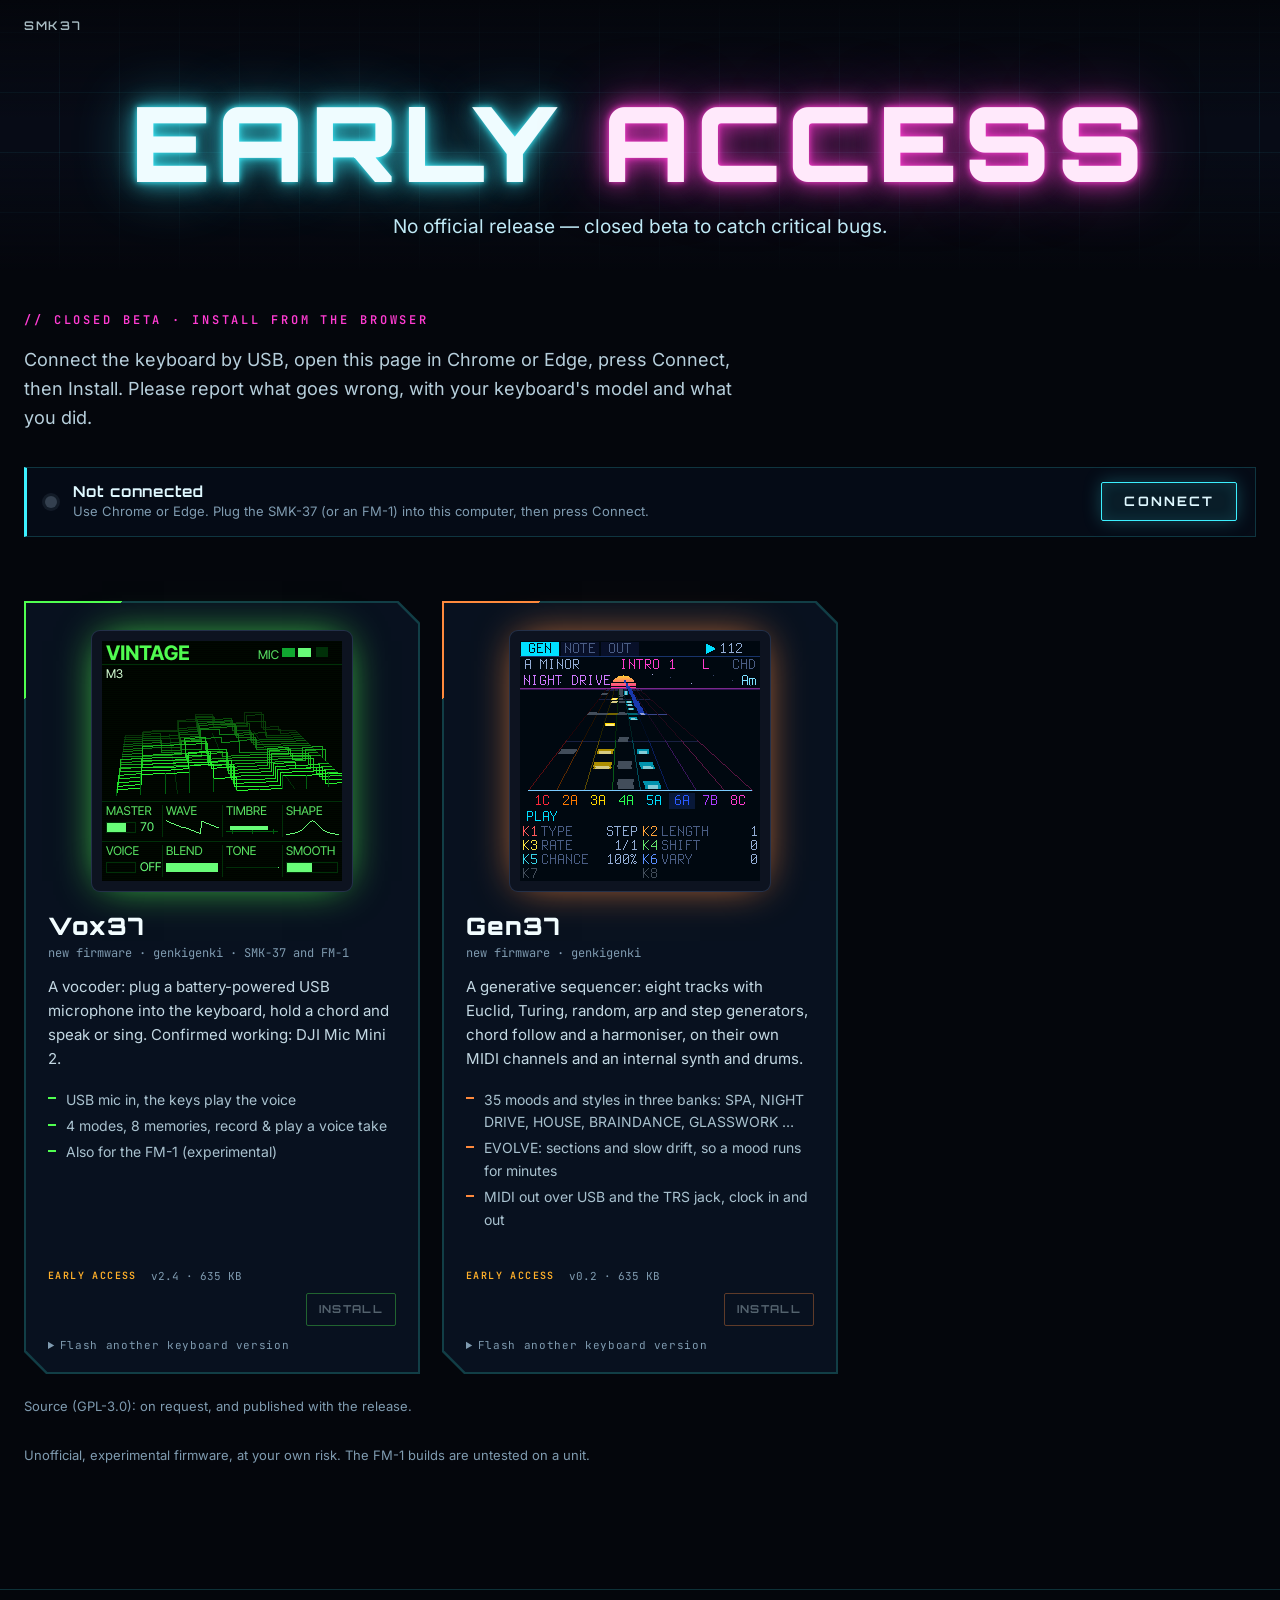
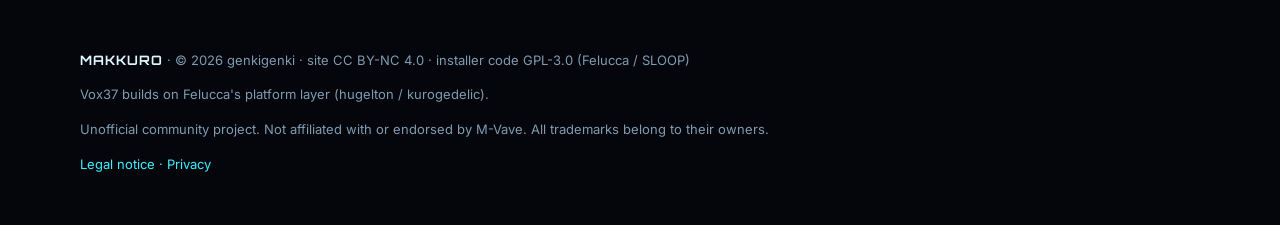
==== commit 8c52c791: "Fix Connect error (OLD_STOCK undefined), drop Erik37 FM-1 build - Define OLD_STOCK in index.html, he" ====
--- a/earlyaccess/index.html
+++ b/earlyaccess/index.html
@@ -183,6 +183,10 @@
 .card .cnt { display: inline-flex; align-items: center; gap: 4px; font: 11px "JetBrains Mono", monospace; color: var(--dim); white-space: nowrap; }
 .card .cnt[hidden] { display: none; }
 .card .cnt b { font-weight: 500; color: #c3d8e3; }
+.card .cnt i { font-style: normal; }
+.card .cnt .cf { margin-left: 8px; }
+body[data-dev="smk"] .card .cnt .cf, body[data-dev="fm1"] .card .cnt .ck { display: none; }   /* (each tab: its device's installs) */
+body[data-dev="fm1"] .card .cnt .cf { margin-left: 0; }
 .card .likebox { position: absolute; top: 12px; right: 30px; z-index: 2; display: flex; flex-direction: column; align-items: center; gap: 2px; }
 .card .likebox[hidden] { display: none; }
 .card .likebox b { font: 500 12px "JetBrains Mono", monospace; color: #c3d8e3; }
@@ -472,7 +476,7 @@
         
         <div class="foot"><div class="info"><span class="tag ">early access</span>
           <span class="meta">v2.4 · 635 KB</span>
-          <span class="cnt" hidden><span aria-hidden="true">↓</span> <b class="ci">0</b><span class="sr"> installs</span></span></div>
+          <span class="cnt" hidden><span class="ck" title="Installs on the SMK-37"><span aria-hidden="true">↓</span> <b class="ci">0</b> <i>SMK-37</i><span class="sr"> installs</span></span><span class="cf" title="Installs on the FM-1"><span aria-hidden="true">↓</span> <b class="cfi">0</b> <i>FM-1</i><span class="sr"> installs</span></span></span></div>
           <span class="act"><button class="btn inst" type="button" data-fw="vox37" disabled>Install</button></span></div>
           <details class="model"><summary>Flash another keyboard version</summary>
             <div class="models"><label><input type="radio" name="model-vox37" value="pro"> SMK-37 Pro</label><label><input type="radio" name="model-vox37" value="elite"> SMK-37 Elite</label><label><input type="radio" name="model-vox37" value="mke"> MKE-P37</label></div>
@@ -490,7 +494,7 @@
         
         <div class="foot"><div class="info"><span class="tag ">early access</span>
           <span class="meta">v0.2 · 635 KB</span>
-          <span class="cnt" hidden><span aria-hidden="true">↓</span> <b class="ci">0</b><span class="sr"> installs</span></span></div>
+          <span class="cnt" hidden><span class="ck" title="Installs on the SMK-37"><span aria-hidden="true">↓</span> <b class="ci">0</b> <i>SMK-37</i><span class="sr"> installs</span></span></span></div>
           <span class="act"><button class="btn inst" type="button" data-fw="gen37" disabled>Install</button></span></div>
           <details class="model"><summary>Flash another keyboard version</summary>
             <div class="models"><label><input type="radio" name="model-gen37" value="pro"> SMK-37 Pro</label><label><input type="radio" name="model-gen37" value="elite"> SMK-37 Elite</label><label><input type="radio" name="model-gen37" value="mke"> MKE-P37</label></div>
@@ -711,7 +715,7 @@
 // logical image the loader writes, as fm1_install.py --force: the detected block count). Accepted by structure, so
 // M-Vave's next release works too: the package parses, its files' CRCs agree, its identity is an SMK-37 range model
 // with a stock version (_000.._099); known: the SHA-256 is one of STOCK_SMK (informational). Refused (code):
-// "fm1" (an FM-1 package, another device), "ours" (one of our firmwares, _7xx/_8xx/_9xx: installed above),
+// "fm1" (an FM-1 package, another device), "ours" (one of our firmwares, _5xx (Speak37) .. _9xx: installed above),
 // "damaged" (the files' CRCs disagree), "unknown" (anything else)
 async function identifyStockPackage(bytes) {
   const sha = await sha256hex(bytes);
@@ -724,7 +728,7 @@
   const m = /^(.+)_(\d{3})$/.exec(product);
   if (/^FM-1(_|$)/i.test(product))
     throw badPackage("fm1", "this is an FM-1 firmware: it is for the FM-1, not for an SMK-37 keyboard");
-  if (m && /^[789]\d\d$/.test(m[2]) && (STOCK_MODELS[m[1].toUpperCase()] || /^SMK-37/i.test(m[1])))
+  if (m && /^[56789]\d\d$/.test(m[2]) && (STOCK_MODELS[m[1].toUpperCase()] || /^SMK-37/i.test(m[1])))
     throw badPackage("ours", "this is one of our firmwares (" + product + "): install it above, not here");
   const known = k && k.product.startsWith(product), name = m && STOCK_MODELS[m[1].toUpperCase()];
   if (!known && (!name || Number(m[2]) > 99)) throw badPackage("unknown", "not an M-Vave firmware package for the SMK-37 range");
@@ -754,10 +758,10 @@
 const sleep = (ms) => new Promise((r) => setTimeout(r, ms));
 const IS_OTA = (id) => /^ota-/i.test(id.model);
 // the update loader of SLOOP / Felucca packages ("ota-FM-1_9XX", "ota-SMK-37 Pro_9XX"; the SMK ports also under the
-// Elite's and the MKE-P37's model name, Makkuro37 _7XX). A device left in the update mode of another firmware (the
+// Elite's and the MKE-P37's model name, Makkuro37 / Vector37 _7XX, Gen37 _6XX, Speak37 _5XX: "ota-FM-1_500" on the FM-1). A device left in the update mode of another firmware (the
 // stock updater's loader) is never written: its loader may lay the image out differently. The bare "SMK-37" name
 // ("ota-SMK-37_931") is ChanceTheMaker's SMK firmwares' RAM updater: another package format, so not ours.
-const OUR_LOADER = (id) => /^ota-(FM-1|SMK-37 Pro|SMK-37 Elite|MKE-P37)_[3-9]\d\d$/i.test(id.text);   // (also Polly _3XX, Speak37 _5XX, Gen37 _6XX, DUB-1 _8XX)
+const OUR_LOADER = (id) => /^ota-(FM-1|SMK-37 Pro|SMK-37 Elite|MKE-P37)_[56789]\d\d$/i.test(id.text);
 // ChanceTheMaker's SMK firmwares (Felucca SMK, Sloop SMK, Melodee SMK, Doom): "SMK-37_9NN", their own updater
 const OTHER_SMK = (id) => /^(ota-)?SMK-37_9\d\d$/i.test(id.text);
 // the SMK-37 Pro, SMK-37 Elite, MKE-P37, Starrykey 37 Play and the SMK-37+VA mod: one keyboard under several model
@@ -776,49 +780,13 @@
   return NAMED.test(dm) ? "other" : "unknown";
 }
 // the MIDI ports find() probes: the FM-1 / SMK models' and the firmwares' names; other gear is never sent anything
-const PORT_RE = /fm-1|smk|speak|dub|elite|mke-p37|starry|felucca|sloop|clipper|melodee|fomni|x0x|makkuro|maku|rainbow|amb-1|choral|orbit|snoop|vector|vox|gen37|ota|composite|sinco|usb-midi/i;
+const PORT_RE = /fm-1|smk|elite|mke-p37|starry|felucca|sloop|clipper|melodee|fomni|x0x|makkuro|maku|rainbow|amb-1|choral|orbit|snoop|vector|vox|gen37|speak37|ota|composite|sinco|usb-midi/i;
 // a port name without its in / out part (Windows names a device's second port pair "MIDIIN2 (X)" / "MIDIOUT2 (X)")
 const portBase = (n) => n.replace(/^MIDI(?:IN|OUT)(\d*) \((.*)\)$/i, "$2 $1").replace(/[ -](?:in|out|input|output)$/i, "").trim().toLowerCase();
 
 // errors carry a code the pages translate: notfound, model, stopped, noloader, lost, noreturn,
-// mismatch (detail: the identity the device reports), badreq, foreign (detail: the loader's identity),
-// norequest (the loader never asked for data), toomany (more requests than any write needs), timeout (step 1 took
-// too long), oldstock (detail: the stock identity: an M-Vave firmware before V016, refused before anything is sent)
+// mismatch (detail: the identity the device reports), badreq, foreign (detail: the loader's identity)
 function fail(code, msg, detail = "") { const e = new Error(msg); e.code = code; e.detail = detail; return e; }
-// a serve() result in words (the log)
-const outcome = (r) => r.finished ? "finished" : r.lost ? "port gone" : r.timeout ? "deadline" : r.norequest ? "no request"
-  : r.toomany ? "too many requests" : "idle";
-
-// every wait has an end (ms): a port open (Windows can leave one pending forever), step 1 in all, the wait for the
-// loader, the loader's first request (our loader gets UPGRADE again at resend), the idle time once writing has
-// started, the wait for the new firmware. Updater's opts.timing overrides single values (the tests)
-const TIMING = { open: 3000, step1Idle: 8000, step1Total: 60000, loader: 30000, jumped: 15000, firstReq: 30000,
-  resend: [5000, 15000], idle: 180000, back: 40000, settle: 2000, reboot: 3000 };
-const QMAX = 256;                                      // SysEx messages queued per link: the oldest go first
-// the M-Vave firmwares of the SMK-37 range before V016: their update mode was not built for this installer
-const OLD_STOCK = (id) => SMK_FAMILY.test(id.model) && !/^ota-/i.test(id.model) && !OTHER_SMK(id) && id.version < 16;
-
-// a promise that gives up after ms (the value is then `fallback`); the timer never outlives it
-function within(p, ms, fallback) {
-  let tm;
-  return Promise.race([p, new Promise((r) => { tm = setTimeout(() => r(fallback), ms); })]).finally(() => clearTimeout(tm));
-}
-// the ports this page opened: closed again once the last user lets go (a short delay lets the last answer leave;
-// a find() that opens the port again in the meantime keeps it open)
-const portUsers = new WeakMap();
-async function openPort(port, ms) {
-  portUsers.set(port, (portUsers.get(port) || 0) + 1);
-  const r = await within(Promise.resolve().then(() => port.open()).then(() => true, () => false), ms, "timeout");
-  if (r !== true) releasePort(port, 0);
-  return r;
-}
-function releasePort(port, delay = 300) {
-  setTimeout(() => {
-    const n = (portUsers.get(port) || 1) - 1;
-    portUsers.set(port, n);
-    if (n <= 0 && port.close && port.state !== "disconnected") Promise.resolve().then(() => port.close()).catch(() => {});
-  }, delay);
-}
 
 function pack7(data) {
   const out = []; let acc = 0, nb = 0;
@@ -871,10 +839,9 @@
 // one MIDI in/out pair with a SysEx queue
 class Link {
   constructor(input, output) {
-    this.input = input; this.output = output; this.q = []; this.waiter = null; this.dropped = 0; this.closed = false;
+    this.input = input; this.output = output; this.q = []; this.waiter = null;
     input.onmidimessage = (ev) => {
       if (ev.data[0] !== 0xF0) return;
-      if (this.q.length >= QMAX) { this.q.shift(); this.dropped++; }   // a device that floods: never unbounded
       this.q.push(Array.from(ev.data));
       if (this.waiter) { const w = this.waiter; this.waiter = null; w(); }
     };
@@ -894,41 +861,7 @@
     }
     return this.q.shift() || null;
   }
-  // done with a device that restarts now (after step 1, after step 2): no more messages, but the ports are not
-  // closed. Closing a port while its device leaves the USB has hung Chrome's MIDI on Windows; the browser drops
-  // the ports of a device that is gone by itself
-  detach() {
-    if (this.closed) return;
-    this.closed = true;
-    this.input.onmidimessage = null;
-    for (const port of [this.input, this.output]) portUsers.set(port, Math.max(0, (portUsers.get(port) || 1) - 1));
-  }
-  // done with a device that restarts in a moment: the ports are closed now, while it is still there
-  closeNow() {
-    if (this.closed) return;
-    this.closed = true;
-    this.input.onmidimessage = null;
-    for (const port of [this.input, this.output]) {
-      const n = Math.max(0, (portUsers.get(port) || 1) - 1);
-      portUsers.set(port, n);
-      if (n <= 0 && port.close && port.state !== "disconnected") Promise.resolve().then(() => port.close()).catch(() => {});
-    }
-  }
-  // done with this pair: no more messages, and the ports are closed (after the last answer left)
-  close() {
-    if (this.closed) return;
-    this.closed = true;
-    this.input.onmidimessage = null;
-    releasePort(this.input); releasePort(this.output);
-  }
-}
-
-// a device that restarts: wait (at most ms) until the browser reports its ports as gone. Opening a port whose device
-// is leaving the USB has hung Chrome's MIDI on Windows (the whole browser), so nothing is probed before that
-async function gone(link, ms) {
-  const end = Date.now() + ms;
-  while (Date.now() < end && !link.lost) await sleep(100);
-  return link.lost;
+  close() { this.input.onmidimessage = null; }
 }
 
 async function handshake(link, tries = 3) {
@@ -953,7 +886,6 @@
     this.log = log || (() => {});
     this.all = !!opts.all;
     this.said = new Set();
-    this.t = { ...TIMING, ...(opts.timing || {}) };
   }
 
   say(t) { if (!this.said.has(t)) { this.said.add(t); this.log(t); } }   // each port line once
@@ -962,20 +894,13 @@
   async find(filter) {
     const outs = [...this.access.outputs.values()];
     for (const input of this.access.inputs.values()) {
-      if (input.state !== "connected") continue;
+      if (input.state === "disconnected") continue;
       const name = input.name || "";
-      if (/^MIDI(IN|OUT)\d+ \(/i.test(name)) { this.say(`port "${name}": a device's extra port, not probed`); continue; }
       if (!this.all && !PORT_RE.test(name)) { this.say(`port "${name}": not probed`); continue; }   // never probe other gear
       const output = outs.find((o) => o.name === input.name) ||
         outs.find((o) => portBase(o.name || "") === portBase(name)) || (outs.length === 1 ? outs[0] : null);
       if (!output) { this.say(`port "${name}": no output of that name`); continue; }
-      const oi = await openPort(input, this.t.open);
-      const oo = oi === true ? await openPort(output, this.t.open) : oi;
-      if (oo !== true) {
-        if (oi === true) releasePort(input, 0);
-        this.say(`port "${name}": ${oo === "timeout" ? `did not open within ${this.t.open / 1000} s (replug the cable, close other MIDI apps)` : "cannot open (in use?)"}`);
-        continue;
-      }
+      try { await input.open(); await output.open(); } catch (_) { this.say(`port "${name}": cannot open (in use?)`); continue; }
       const link = new Link(input, output);
       const id = await handshake(link, 2);
       this.say(`port "${name}" / "${output.name}": ${id ? id.text : "no answer"}`);
@@ -985,65 +910,39 @@
     return null;
   }
 
-  // onTick(seconds waited): about once a second, for a live status; the deadline counts the probing too (a find()
-  // still running at the end is left to finish on its own; what it opens it closes again)
-  async waitFor(filter, ms, onTick) {
-    const t0 = Date.now(), end = t0 + ms;
-    const timer = onTick ? setInterval(() => onTick(Math.round((Date.now() - t0) / 1000)), 1000) : null;
-    try {
-      while (Date.now() < end) {
-        const run = { gaveUp: false, got: null };
-        const dev = await within(this.find(filter).then((d) => { if (run.gaveUp && d) d.link.close(); else run.got = d; return d; }),
-          Math.max(0, end - Date.now()), null);
-        if (dev) return dev;
-        run.gaveUp = true;
-        if (run.got) run.got.link.close();             // (it came in just as the time ran out)
-        if (Date.now() < end) await sleep(Math.min(1000, end - Date.now()));
-      }
-      return null;
-    } finally { if (timer) clearInterval(timer); }
+  async waitFor(filter, ms) {
+    const end = Date.now() + ms;
+    while (Date.now() < end) {
+      const dev = await this.find(filter);
+      if (dev) return dev;
+      await sleep(1000);
+    }
+    return null;
   }
 
   // serve read requests until the device asks for one of the finish addresses; stops early
-  // when the port disappears (lost: true) instead of waiting out idleMs. o: firstMs (no valid request at all by then:
-  // norequest; idleMs counts only from the first one), totalMs (a hard end: timeout), maxReq (more data requests:
-  // toomany, a device that loops), onWait(s) (no request yet, about once a second), resend (ms after the start with no
-  // request yet: UPGRADE again)
-  async serve(link, image, finishAddr, idleMs, onProgress, o = {}) {
-    const t0 = Date.now(), resend = [...(o.resend || [])];
-    let served = 0, seen = 0, last = t0, said = 0;
-    const out = (r) => {
-      if (link.dropped) this.log(`(${link.dropped} messages dropped: the device sent faster than they were read)`);
-      return { served, ...r };
-    };
+  // when the port disappears (lost: true) instead of waiting out idleMs
+  async serve(link, image, finishAddr, idleMs, onProgress) {
+    let served = 0, last = Date.now();
     for (;;) {
-      const now = Date.now();
-      if (o.totalMs && now - t0 > o.totalMs) return out({ finished: false, timeout: true });
-      if (!seen) {
-        if (o.firstMs && now - t0 > o.firstMs) return out({ finished: false, norequest: true });
-        const s = Math.floor((now - t0) / 1000);
-        if (o.onWait && s > said) { said = s; o.onWait(s); }
-        if (resend.length && now - t0 >= resend[0]) { resend.shift(); this.log("no request yet: UPGRADE again"); link.send(UPGRADE); }
-      }
-      const pkt = await link.read(seen ? 1000 : 250);
+      const pkt = await link.read(1000);
       if (!pkt) {
-        if (link.lost) return out({ finished: false, lost: true });
-        if ((seen || !o.firstMs) && Date.now() - last > idleMs) return out({ finished: false });
+        if (link.lost) return { served, finished: false, lost: true };
+        if (Date.now() - last > idleMs) return { served, finished: false };
         continue;
       }
       const r = parseRequest(pkt);
       if (!r) continue;
-      seen++; last = Date.now();
+      last = Date.now();
       if (r.addr === 0xE0000000 || r.addr === 0xF0000000) {
         link.send(response(r.addr, [...new TextEncoder().encode("success"), 0]));
-        if (r.addr === finishAddr) return out({ finished: true });
+        if (r.addr === finishAddr) return { served, finished: true };
         continue;
       }
       if (r.len > MAXDATA || r.addr + r.len > image.length) throw fail("badreq", `bad request ${r.addr.toString(16)}+${r.len}`);
-      if (o.maxReq && served >= o.maxReq) return out({ finished: false, toomany: true });
       await sleep(10);
       if (!link.send(response(r.addr, Array.from(image.subarray(r.addr, r.addr + r.len)), r.fl))) {
-        return out({ finished: false, lost: true });
+        return { served, finished: false, lost: true };
       }
       served++;
       if (onProgress) onProgress(served, r.addr);
@@ -1052,56 +951,35 @@
 
   // full install: running firmware -> loader -> new firmware. anyModel: the package may be for another model of the
   // same keyboard (an SMK-37 Elite package on a unit that reports SMK-37 Pro); never an FM-1 one on an SMK, nor back
-  // opts.refuseOldStock: an M-Vave SMK firmware before V016 is refused before anything is sent (for our packages, not
-  // the return to the official firmware), also when the page did not identify the keyboard first
-  async install(image, product, onStep, anyModel = false, opts = {}) {
-    const step = onStep || (() => {}), t = this.t;
+  async install(image, product, onStep, anyModel = false) {
+    const step = onStep || (() => {});
     const dev = await this.find((id) => !IS_OTA(id));
     if (!dev) throw fail("notfound", "FM-1 not found (USB cable, and no other app using it?)");
     if (OTHER_SMK(dev.id)) { dev.link.close(); throw fail("other", `the keyboard runs a firmware with its own updater (${dev.id.text}): nothing was sent`, dev.id.text); }
-    if (opts.refuseOldStock && OLD_STOCK(dev.id)) {
-      dev.link.close();
-      throw fail("oldstock", `the keyboard runs M-Vave's firmware ${dev.id.text}: update it to V016 with M-Vave's updater first. Nothing was sent.`, dev.id.text);
-    }
     const [model] = product.split("_");
     if (dev.id.model !== model && !(anyModel && sameKeyboard(dev.id.model, model))) { dev.link.close(); throw fail("model", `the device is ${dev.id.text}, the package is for ${product}`); }
     step("start", dev.id.text);
     dev.link.send(UPGRADE);
-    const t1 = Date.now();
-    await sleep(t.settle);
-    const s1 = await this.serve(dev.link, image, 0xE0000000, t.step1Idle, (n) => step("verify", n), { totalMs: t.step1Total });
-    if (s1.finished) { await sleep(40); dev.link.closeNow(); }              // (it restarts into its loader now: close
-    else if (s1.lost) dev.link.detach(); else dev.link.close();             //  before it leaves the USB)
-    this.log(`step 1: ${s1.served} requests in ${Math.round((Date.now() - t1) / 1000)} s: ${outcome(s1)}`);
-    if (s1.timeout) throw fail("timeout", `the keyboard's check of the package did not finish within ${t.step1Total / 1000} s (${s1.served} requests): nothing was written. Switch it off and on.`);
+    await sleep(2000);
+    const s1 = await this.serve(dev.link, image, 0xE0000000, 8000, (n) => step("verify", n));
+    dev.link.close();
     // some firmwares restart into their loader at once, without step 1: such a loader (ours, of this keyboard) goes on
     const jumped = !s1.finished && s1.lost && s1.served === 0;
     if (!s1.finished && !jumped) throw fail(s1.lost ? "lost" : "stopped", `the device ${s1.lost ? "was disconnected" : "stopped"} after ${s1.served} requests: nothing was written`);
     step("loader");
-    await gone(dev.link, 15000);                       // never probe a port while its device is still leaving the USB
-    await sleep(t.reboot);
-    const wait = jumped ? t.jumped : t.loader;
-    const ota = await this.waitFor(IS_OTA, wait, (s) => step("wait", s + Math.round(t.reboot / 1000)));
+    await sleep(3000);
+    const ota = await this.waitFor(IS_OTA, jumped ? 15000 : 30000);
     if (jumped && !(ota && OUR_LOADER(ota.id) && sameKeyboard(ota.id.model.replace(/^ota-/i, ""), dev.id.model))) {
       if (ota) ota.link.close();
       throw fail(ota ? "foreign" : "lost", ota ? `the device restarted into the update mode of another firmware (${ota.id.text}): nothing was written`
         : "the device was disconnected after 0 requests: nothing was written", ota ? ota.id.text : "");
     }
-    if (!ota) throw fail("noloader", `the update loader did not appear within ${Math.round((wait + t.reboot) / 1000)} s. Close Chrome, open this page again, press Connect and the Install or Repair button again: it goes on where it stopped.`);
-    // one of our packages goes only to our loader, of this keyboard: never into another firmware's (the official one
-    // lays the image out its own way). An official package (identity _0NN, the way back) keeps the path it had.
-    const official = /_0\d\d$/.test(product);
-    if (!official && !(OUR_LOADER(ota.id) && sameKeyboard(ota.id.model.replace(/^ota-/i, ""), dev.id.model))) {
-      ota.link.close();
-      throw fail("foreign", `the device started the update mode of another firmware (${ota.id.text}): nothing was written. Switch it off and on.`, ota.id.text);
-    }
+    if (!ota) throw fail("noloader", "the update loader did not appear. Replug the USB cable and press Install again: the device stays in update mode until it is finished.");
     const s2 = await this.write(ota, image, step);
-    if (!s2.finished) throw this.writeFail(s2);
-    step("written");
+    if (!s2.finished) throw fail(s2.lost ? "lost" : "stopped", `the loader ${s2.lost ? "was disconnected" : "stopped"} after ${s2.served} requests. Replug and press Install again to resume.`);
     step("reboot");
-    await gone(ota.link, 15000);
-    await sleep(t.reboot);
-    const back = await this.waitFor((id) => !IS_OTA(id), t.back, (s) => step("back", s));
+    await sleep(3000);
+    const back = await this.waitFor((id) => !IS_OTA(id), 40000);
     if (!back) throw fail("noreturn", "the device did not come back: power-cycle it");
     back.link.close();
     if (back.id.text !== product) throw fail("mismatch", `installed, but the device reports ${back.id.text}`, back.id.text);
@@ -1109,27 +987,13 @@
     return back.id.text;
   }
 
-  // step 2 with the loader found by find()/waitFor(): the loader must ask within firstReq (our loader gets UPGRADE
-  // again meanwhile); the long idle timeout only once it writes; never more requests than three passes of the image
+  // step 2 with the loader found by find()/waitFor()
   async write(ota, image, step) {
-    const t = this.t;
-    step = step || (() => {});
-    this.log(`loader ${ota.id.text} on "${ota.name}"`);
     ota.link.send(UPGRADE);
-    const t2 = Date.now();
-    const s2 = await this.serve(ota.link, image, 0xF0000000, t.idle, (n) => step("write", n), {
-      firstMs: t.firstReq, maxReq: 3 * Math.ceil(image.length / MAXDATA) + 64,
-      resend: OUR_LOADER(ota.id) ? t.resend : [], onWait: (s) => { if (s >= 3) step("noreq", s); } });
-    if (s2.finished || s2.lost) ota.link.detach(); else ota.link.close();   // (finished: it restarts into the new firmware)
-    this.log(`step 2: ${s2.served} requests in ${Math.round((Date.now() - t2) / 1000)} s: ${outcome(s2)}`);
+    await sleep(2000);
+    const s2 = await this.serve(ota.link, image, 0xF0000000, 180000, (n) => step("write", n));
+    ota.link.close();
     return s2;
-  }
-
-  // the error for a write that did not finish
-  writeFail(s2) {
-    if (s2.norequest) return fail("norequest", `the update loader appeared but did not ask for data within ${this.t.firstReq / 1000} s: nothing was written. Replug the USB cable and press Install again.`);
-    if (s2.toomany) return fail("toomany", `the loader kept asking (${s2.served} requests, more than a write needs): stopped. Replug and press Install again.`);
-    return fail(s2.lost ? "lost" : "stopped", `the loader ${s2.lost ? "was disconnected" : "stopped"} after ${s2.served} requests. Replug and press Install again to resume.`);
   }
 
   // resume: the device is already in update mode (loader) -> true when the write finished. Only SLOOP's
@@ -1152,14 +1016,11 @@
       throw fail("model", `the device is in the update mode of ${ota.id.text}, the package is for ${want || "an unknown model"}`, ota.id.text);
     }
     const step = onStep || (() => {});
-    const s2 = await this.write(ota, image, step);
-    if (!s2.finished) { if (s2.norequest || s2.toomany) throw this.writeFail(s2); return false; }
-    step("written");
+    if (!(await this.write(ota, image, step)).finished) return false;
     if (opts.product) {
       step("reboot");
-      await gone(ota.link, 15000);
-      await sleep(this.t.reboot);
-      const back = await this.waitFor((id) => !IS_OTA(id), this.t.back, (s) => step("back", s));
+      await sleep(3000);
+      const back = await this.waitFor((id) => !IS_OTA(id), 40000);
       if (!back) throw fail("noreturn", "the FM-1 did not come back after the write: power-cycle it");
       back.link.close();
       if (back.id.text !== opts.product) throw fail("mismatch", `written, but the FM-1 reports ${back.id.text}`, back.id.text);
@@ -1172,6 +1033,8 @@
 const FW = [{"id": "vox37", "name": "Vox37", "version": "2.4", "col": "#50ff50", "v": {"pro": {"product": "SMK-37 Pro_900", "pkg": "firmware/vox37-2.4.fwsc", "sha256": "c35b488f4c6c333ef02b58811ec48985db3ec9eae97bd2be55373ca35c582214", "size": 651208}, "elite": {"product": "SMK-37 Elite_900", "pkg": "firmware/vox37-2.4-elite.fwsc", "sha256": "52a0f0f60416978b3fa5df3cd256b0b2c7841d9a74ace829d229c3e98596e4ff", "size": 651208}, "mke": {"product": "MKE-P37_900", "pkg": "firmware/vox37-2.4-mke.fwsc", "sha256": "d08205fff02f05427e756235e9643f6c4224aef4be63ec3218272f2e837a4acf", "size": 651204}, "fm1": {"product": "FM-1_900", "pkg": "firmware/vox37-2.4-fm1.fwsc", "sha256": "e3230422d985199d387203da4391e69ef4b8bcac716e18c4fd25b2137b65b28b", "size": 610086}}}, {"id": "gen37", "name": "Gen37", "version": "0.2", "col": "#ff8a3d", "v": {"pro": {"product": "SMK-37 Pro_600", "pkg": "firmware/gen37-0.2.fwsc", "sha256": "0329a95e70cd3869a3dd05377d9073a878bbea9fa46d94baa88d2c18b2f55f2d", "size": 651206}, "elite": {"product": "SMK-37 Elite_600", "pkg": "firmware/gen37-0.2-elite.fwsc", "sha256": "556a2e4bf748cf86b1e6625afb70c7ea31fdd7976b1e09327c12fcca004ed466", "size": 651206}, "mke": {"product": "MKE-P37_600", "pkg": "firmware/gen37-0.2-mke.fwsc", "sha256": "2cf368ff806b211dd15d369758a2f7b8c1ac22a3f61ad87a7a6fdd6938583054", "size": 651202}}}];
 const $ = (id) => document.getElementById(id);
 const IS_OTA_ID = (id) => /^ota-/i.test(id.model);
+// M-Vave stock firmware older than V016 (its update mode was not built for this installer): an identity like "SMK-37 Pro_015"
+const OLD_STOCK = (id) => { const m = /_(0\d\d)$/.exec((id && id.text) || ""); return !!m && parseInt(m[1], 10) < 16; };
 const PENDING = "smk37.pending";                       // the firmware an interrupted install was writing
 const store = {
   get: () => { try { return localStorage.getItem(PENDING); } catch (_) { return null; } },
@@ -1864,10 +1727,12 @@
   catch (_) { return null; }
 }
 const counted = (id, dev) => { tell("install", id, dev ? "?dev=" + dev : ""); };   // a finished install (dev: "fm1" or "smk", counted apart)
-const stats = {};                                      // fw id -> { i: installs, l: likes }
+const stats = {};                                      // fw id -> { i: installs, l: likes, f: FM-1 installs }
 function paint(card) {
   const id = card.dataset.fw, s = stats[id] || { i: 0, l: 0 }, on = likedSet().has(id), h = card.querySelector(".heart");
-  card.querySelector(".ci").textContent = compact(s.i);
+  const f = s.f || 0, cf = card.querySelector(".cfi");   // (the FM-1 build's installs, counted apart since 2026-10-18)
+  card.querySelector(".ci").textContent = compact(card.dataset.community ? s.i : Math.max(0, s.i - f));
+  if (cf) cf.textContent = compact(f);
   card.querySelector(".cl").textContent = compact(s.l);
   h.textContent = on ? "\u2665\ufe0e" : "\u2661\ufe0e";  // (text style, not emoji)
   h.setAttribute("aria-pressed", String(on));
@@ -1889,7 +1754,7 @@
   s.r = Math.max(0, (s.r || 0) + (on ? 1 : -1));
   reqSave(id, on); b.disabled = true; paint(card);
   const r = await tell(on ? "req" : "unreq", id);
-  if (r && Number.isFinite(r.i) && Number.isFinite(r.l)) { s.i = r.i; s.l = r.l; s.r = Number.isFinite(r.r) ? r.r : 0; }
+  if (r && Number.isFinite(r.i) && Number.isFinite(r.l)) { s.i = r.i; s.l = r.l; s.r = Number.isFinite(r.r) ? r.r : 0; if (Number.isFinite(r.f)) s.f = r.f; }
   else { Object.assign(s, was); if (!("r" in was)) delete s.r; reqSave(id, !on); }
   b.disabled = false; paint(card);
 }
@@ -1900,7 +1765,7 @@
   s.l = Math.max(0, s.l + (on ? 1 : -1));
   likedSave(id, on); h.disabled = true; paint(card);
   const r = await tell(on ? "like" : "unlike", id);
-  if (r && Number.isFinite(r.i) && Number.isFinite(r.l)) { s.i = r.i; s.l = r.l; }
+  if (r && Number.isFinite(r.i) && Number.isFinite(r.l)) { s.i = r.i; s.l = r.l; if (Number.isFinite(r.f)) s.f = r.f; }
   else { Object.assign(s, was); likedSave(id, !on); }
   h.disabled = false; paint(card);
 }
@@ -1935,7 +1800,7 @@
     if (!r.ok) return false;
     const got = await r.json();
     if (!got || typeof got !== "object") return false;
-    for (const [id, s] of Object.entries(got)) if (s && Number.isFinite(s.i) && Number.isFinite(s.l)) stats[id] = { i: s.i, l: s.l, ...(Number.isFinite(s.r) ? { r: s.r } : {}) };
+    for (const [id, s] of Object.entries(got)) if (s && Number.isFinite(s.i) && Number.isFinite(s.l)) stats[id] = { i: s.i, l: s.l, ...(Number.isFinite(s.r) ? { r: s.r } : {}), ...(Number.isFinite(s.f) ? { f: s.f } : {}) };
   } catch (_) { return false; }
   finally { clearTimeout(t); }
   sortCards(); toHash();
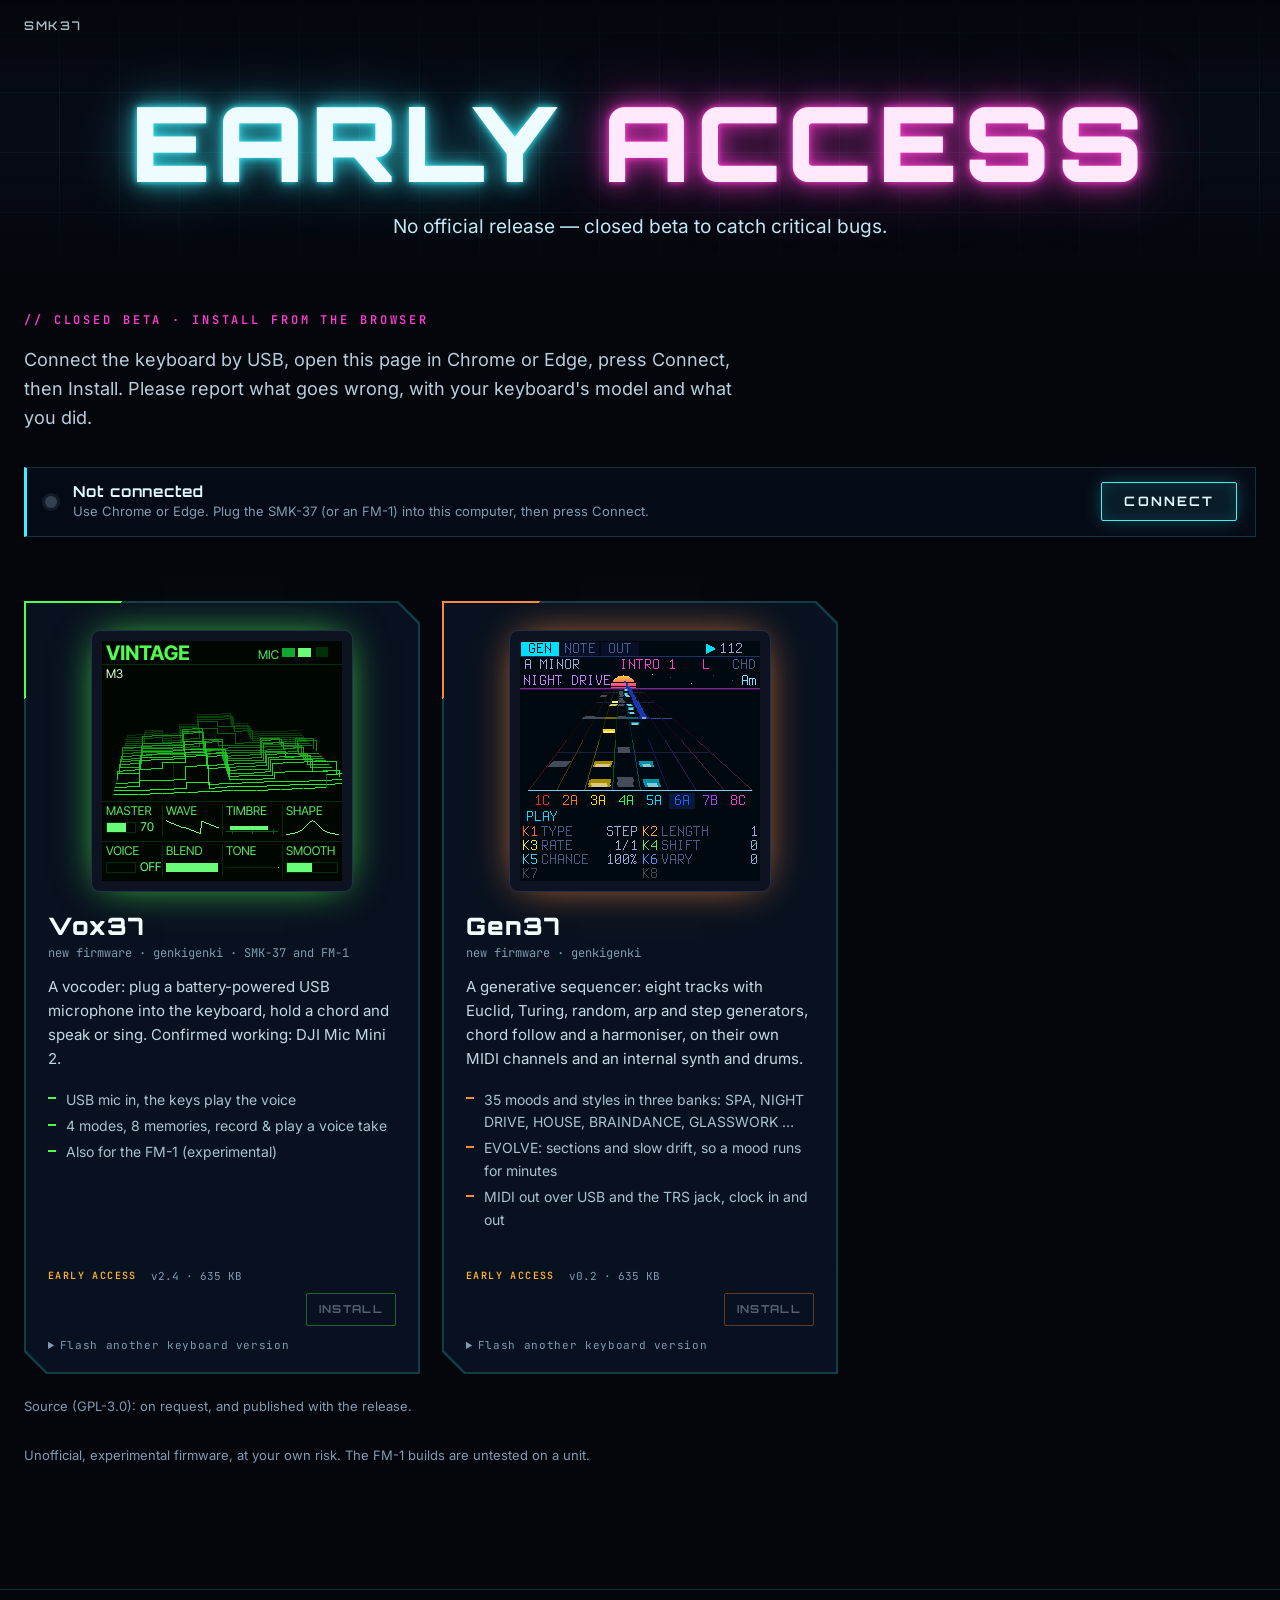
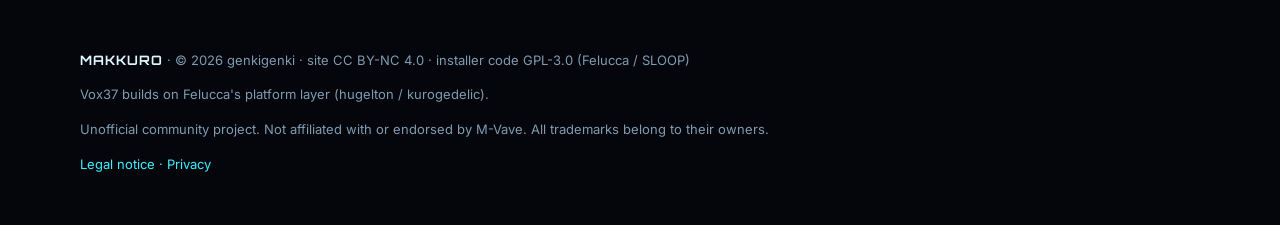
==== commit cf1d8d3a: "Installer: the released library again (Connect, OLD_STOCK only for the SMK-37's stock before V016, e" ====
--- a/earlyaccess/index.html
+++ b/earlyaccess/index.html
@@ -715,7 +715,7 @@
 // logical image the loader writes, as fm1_install.py --force: the detected block count). Accepted by structure, so
 // M-Vave's next release works too: the package parses, its files' CRCs agree, its identity is an SMK-37 range model
 // with a stock version (_000.._099); known: the SHA-256 is one of STOCK_SMK (informational). Refused (code):
-// "fm1" (an FM-1 package, another device), "ours" (one of our firmwares, _5xx (Speak37) .. _9xx: installed above),
+// "fm1" (an FM-1 package, another device), "ours" (one of our firmwares, _7xx/_8xx/_9xx: installed above),
 // "damaged" (the files' CRCs disagree), "unknown" (anything else)
 async function identifyStockPackage(bytes) {
   const sha = await sha256hex(bytes);
@@ -728,7 +728,7 @@
   const m = /^(.+)_(\d{3})$/.exec(product);
   if (/^FM-1(_|$)/i.test(product))
     throw badPackage("fm1", "this is an FM-1 firmware: it is for the FM-1, not for an SMK-37 keyboard");
-  if (m && /^[56789]\d\d$/.test(m[2]) && (STOCK_MODELS[m[1].toUpperCase()] || /^SMK-37/i.test(m[1])))
+  if (m && /^[789]\d\d$/.test(m[2]) && (STOCK_MODELS[m[1].toUpperCase()] || /^SMK-37/i.test(m[1])))
     throw badPackage("ours", "this is one of our firmwares (" + product + "): install it above, not here");
   const known = k && k.product.startsWith(product), name = m && STOCK_MODELS[m[1].toUpperCase()];
   if (!known && (!name || Number(m[2]) > 99)) throw badPackage("unknown", "not an M-Vave firmware package for the SMK-37 range");
@@ -758,10 +758,10 @@
 const sleep = (ms) => new Promise((r) => setTimeout(r, ms));
 const IS_OTA = (id) => /^ota-/i.test(id.model);
 // the update loader of SLOOP / Felucca packages ("ota-FM-1_9XX", "ota-SMK-37 Pro_9XX"; the SMK ports also under the
-// Elite's and the MKE-P37's model name, Makkuro37 / Vector37 _7XX, Gen37 _6XX, Speak37 _5XX: "ota-FM-1_500" on the FM-1). A device left in the update mode of another firmware (the
+// Elite's and the MKE-P37's model name, Makkuro37 _7XX). A device left in the update mode of another firmware (the
 // stock updater's loader) is never written: its loader may lay the image out differently. The bare "SMK-37" name
 // ("ota-SMK-37_931") is ChanceTheMaker's SMK firmwares' RAM updater: another package format, so not ours.
-const OUR_LOADER = (id) => /^ota-(FM-1|SMK-37 Pro|SMK-37 Elite|MKE-P37)_[56789]\d\d$/i.test(id.text);
+const OUR_LOADER = (id) => /^ota-(FM-1|SMK-37 Pro|SMK-37 Elite|MKE-P37)_[3-9]\d\d$/i.test(id.text);   // (also Polly _3XX, Speak37 _5XX, Gen37 _6XX, DUB-1 _8XX)
 // ChanceTheMaker's SMK firmwares (Felucca SMK, Sloop SMK, Melodee SMK, Doom): "SMK-37_9NN", their own updater
 const OTHER_SMK = (id) => /^(ota-)?SMK-37_9\d\d$/i.test(id.text);
 // the SMK-37 Pro, SMK-37 Elite, MKE-P37, Starrykey 37 Play and the SMK-37+VA mod: one keyboard under several model
@@ -780,13 +780,49 @@
   return NAMED.test(dm) ? "other" : "unknown";
 }
 // the MIDI ports find() probes: the FM-1 / SMK models' and the firmwares' names; other gear is never sent anything
-const PORT_RE = /fm-1|smk|elite|mke-p37|starry|felucca|sloop|clipper|melodee|fomni|x0x|makkuro|maku|rainbow|amb-1|choral|orbit|snoop|vector|vox|gen37|speak37|ota|composite|sinco|usb-midi/i;
+const PORT_RE = /fm-1|smk|speak|dub|elite|mke-p37|starry|felucca|sloop|clipper|melodee|fomni|x0x|makkuro|maku|rainbow|amb-1|choral|orbit|snoop|vector|vox|gen37|ota|composite|sinco|usb-midi/i;
 // a port name without its in / out part (Windows names a device's second port pair "MIDIIN2 (X)" / "MIDIOUT2 (X)")
 const portBase = (n) => n.replace(/^MIDI(?:IN|OUT)(\d*) \((.*)\)$/i, "$2 $1").replace(/[ -](?:in|out|input|output)$/i, "").trim().toLowerCase();
 
 // errors carry a code the pages translate: notfound, model, stopped, noloader, lost, noreturn,
-// mismatch (detail: the identity the device reports), badreq, foreign (detail: the loader's identity)
+// mismatch (detail: the identity the device reports), badreq, foreign (detail: the loader's identity),
+// norequest (the loader never asked for data), toomany (more requests than any write needs), timeout (step 1 took
+// too long), oldstock (detail: the stock identity: an M-Vave firmware before V016, refused before anything is sent)
 function fail(code, msg, detail = "") { const e = new Error(msg); e.code = code; e.detail = detail; return e; }
+// a serve() result in words (the log)
+const outcome = (r) => r.finished ? "finished" : r.lost ? "port gone" : r.timeout ? "deadline" : r.norequest ? "no request"
+  : r.toomany ? "too many requests" : "idle";
+
+// every wait has an end (ms): a port open (Windows can leave one pending forever), step 1 in all, the wait for the
+// loader, the loader's first request (our loader gets UPGRADE again at resend), the idle time once writing has
+// started, the wait for the new firmware. Updater's opts.timing overrides single values (the tests)
+const TIMING = { open: 3000, step1Idle: 8000, step1Total: 60000, loader: 30000, jumped: 15000, firstReq: 30000,
+  resend: [5000, 15000], idle: 180000, back: 40000, settle: 2000, reboot: 3000 };
+const QMAX = 256;                                      // SysEx messages queued per link: the oldest go first
+// the M-Vave firmwares of the SMK-37 range before V016: their update mode was not built for this installer
+const OLD_STOCK = (id) => SMK_FAMILY.test(id.model) && !/^ota-/i.test(id.model) && !OTHER_SMK(id) && id.version < 16;
+
+// a promise that gives up after ms (the value is then `fallback`); the timer never outlives it
+function within(p, ms, fallback) {
+  let tm;
+  return Promise.race([p, new Promise((r) => { tm = setTimeout(() => r(fallback), ms); })]).finally(() => clearTimeout(tm));
+}
+// the ports this page opened: closed again once the last user lets go (a short delay lets the last answer leave;
+// a find() that opens the port again in the meantime keeps it open)
+const portUsers = new WeakMap();
+async function openPort(port, ms) {
+  portUsers.set(port, (portUsers.get(port) || 0) + 1);
+  const r = await within(Promise.resolve().then(() => port.open()).then(() => true, () => false), ms, "timeout");
+  if (r !== true) releasePort(port, 0);
+  return r;
+}
+function releasePort(port, delay = 300) {
+  setTimeout(() => {
+    const n = (portUsers.get(port) || 1) - 1;
+    portUsers.set(port, n);
+    if (n <= 0 && port.close && port.state !== "disconnected") Promise.resolve().then(() => port.close()).catch(() => {});
+  }, delay);
+}
 
 function pack7(data) {
   const out = []; let acc = 0, nb = 0;
@@ -839,9 +875,10 @@
 // one MIDI in/out pair with a SysEx queue
 class Link {
   constructor(input, output) {
-    this.input = input; this.output = output; this.q = []; this.waiter = null;
+    this.input = input; this.output = output; this.q = []; this.waiter = null; this.dropped = 0; this.closed = false;
     input.onmidimessage = (ev) => {
       if (ev.data[0] !== 0xF0) return;
+      if (this.q.length >= QMAX) { this.q.shift(); this.dropped++; }   // a device that floods: never unbounded
       this.q.push(Array.from(ev.data));
       if (this.waiter) { const w = this.waiter; this.waiter = null; w(); }
     };
@@ -861,7 +898,41 @@
     }
     return this.q.shift() || null;
   }
-  close() { this.input.onmidimessage = null; }
+  // done with a device that restarts now (after step 1, after step 2): no more messages, but the ports are not
+  // closed. Closing a port while its device leaves the USB has hung Chrome's MIDI on Windows; the browser drops
+  // the ports of a device that is gone by itself
+  detach() {
+    if (this.closed) return;
+    this.closed = true;
+    this.input.onmidimessage = null;
+    for (const port of [this.input, this.output]) portUsers.set(port, Math.max(0, (portUsers.get(port) || 1) - 1));
+  }
+  // done with a device that restarts in a moment: the ports are closed now, while it is still there
+  closeNow() {
+    if (this.closed) return;
+    this.closed = true;
+    this.input.onmidimessage = null;
+    for (const port of [this.input, this.output]) {
+      const n = Math.max(0, (portUsers.get(port) || 1) - 1);
+      portUsers.set(port, n);
+      if (n <= 0 && port.close && port.state !== "disconnected") Promise.resolve().then(() => port.close()).catch(() => {});
+    }
+  }
+  // done with this pair: no more messages, and the ports are closed (after the last answer left)
+  close() {
+    if (this.closed) return;
+    this.closed = true;
+    this.input.onmidimessage = null;
+    releasePort(this.input); releasePort(this.output);
+  }
+}
+
+// a device that restarts: wait (at most ms) until the browser reports its ports as gone. Opening a port whose device
+// is leaving the USB has hung Chrome's MIDI on Windows (the whole browser), so nothing is probed before that
+async function gone(link, ms) {
+  const end = Date.now() + ms;
+  while (Date.now() < end && !link.lost) await sleep(100);
+  return link.lost;
 }
 
 async function handshake(link, tries = 3) {
@@ -886,6 +957,7 @@
     this.log = log || (() => {});
     this.all = !!opts.all;
     this.said = new Set();
+    this.t = { ...TIMING, ...(opts.timing || {}) };
   }
 
   say(t) { if (!this.said.has(t)) { this.said.add(t); this.log(t); } }   // each port line once
@@ -894,13 +966,20 @@
   async find(filter) {
     const outs = [...this.access.outputs.values()];
     for (const input of this.access.inputs.values()) {
-      if (input.state === "disconnected") continue;
+      if (input.state !== "connected") continue;
       const name = input.name || "";
+      if (/^MIDI(IN|OUT)\d+ \(/i.test(name)) { this.say(`port "${name}": a device's extra port, not probed`); continue; }
       if (!this.all && !PORT_RE.test(name)) { this.say(`port "${name}": not probed`); continue; }   // never probe other gear
       const output = outs.find((o) => o.name === input.name) ||
         outs.find((o) => portBase(o.name || "") === portBase(name)) || (outs.length === 1 ? outs[0] : null);
       if (!output) { this.say(`port "${name}": no output of that name`); continue; }
-      try { await input.open(); await output.open(); } catch (_) { this.say(`port "${name}": cannot open (in use?)`); continue; }
+      const oi = await openPort(input, this.t.open);
+      const oo = oi === true ? await openPort(output, this.t.open) : oi;
+      if (oo !== true) {
+        if (oi === true) releasePort(input, 0);
+        this.say(`port "${name}": ${oo === "timeout" ? `did not open within ${this.t.open / 1000} s (replug the cable, close other MIDI apps)` : "cannot open (in use?)"}`);
+        continue;
+      }
       const link = new Link(input, output);
       const id = await handshake(link, 2);
       this.say(`port "${name}" / "${output.name}": ${id ? id.text : "no answer"}`);
@@ -910,39 +989,65 @@
     return null;
   }
 
-  async waitFor(filter, ms) {
-    const end = Date.now() + ms;
-    while (Date.now() < end) {
-      const dev = await this.find(filter);
-      if (dev) return dev;
-      await sleep(1000);
-    }
-    return null;
+  // onTick(seconds waited): about once a second, for a live status; the deadline counts the probing too (a find()
+  // still running at the end is left to finish on its own; what it opens it closes again)
+  async waitFor(filter, ms, onTick) {
+    const t0 = Date.now(), end = t0 + ms;
+    const timer = onTick ? setInterval(() => onTick(Math.round((Date.now() - t0) / 1000)), 1000) : null;
+    try {
+      while (Date.now() < end) {
+        const run = { gaveUp: false, got: null };
+        const dev = await within(this.find(filter).then((d) => { if (run.gaveUp && d) d.link.close(); else run.got = d; return d; }),
+          Math.max(0, end - Date.now()), null);
+        if (dev) return dev;
+        run.gaveUp = true;
+        if (run.got) run.got.link.close();             // (it came in just as the time ran out)
+        if (Date.now() < end) await sleep(Math.min(1000, end - Date.now()));
+      }
+      return null;
+    } finally { if (timer) clearInterval(timer); }
   }
 
   // serve read requests until the device asks for one of the finish addresses; stops early
-  // when the port disappears (lost: true) instead of waiting out idleMs
-  async serve(link, image, finishAddr, idleMs, onProgress) {
-    let served = 0, last = Date.now();
+  // when the port disappears (lost: true) instead of waiting out idleMs. o: firstMs (no valid request at all by then:
+  // norequest; idleMs counts only from the first one), totalMs (a hard end: timeout), maxReq (more data requests:
+  // toomany, a device that loops), onWait(s) (no request yet, about once a second), resend (ms after the start with no
+  // request yet: UPGRADE again)
+  async serve(link, image, finishAddr, idleMs, onProgress, o = {}) {
+    const t0 = Date.now(), resend = [...(o.resend || [])];
+    let served = 0, seen = 0, last = t0, said = 0;
+    const out = (r) => {
+      if (link.dropped) this.log(`(${link.dropped} messages dropped: the device sent faster than they were read)`);
+      return { served, ...r };
+    };
     for (;;) {
-      const pkt = await link.read(1000);
+      const now = Date.now();
+      if (o.totalMs && now - t0 > o.totalMs) return out({ finished: false, timeout: true });
+      if (!seen) {
+        if (o.firstMs && now - t0 > o.firstMs) return out({ finished: false, norequest: true });
+        const s = Math.floor((now - t0) / 1000);
+        if (o.onWait && s > said) { said = s; o.onWait(s); }
+        if (resend.length && now - t0 >= resend[0]) { resend.shift(); this.log("no request yet: UPGRADE again"); link.send(UPGRADE); }
+      }
+      const pkt = await link.read(seen ? 1000 : 250);
       if (!pkt) {
-        if (link.lost) return { served, finished: false, lost: true };
-        if (Date.now() - last > idleMs) return { served, finished: false };
+        if (link.lost) return out({ finished: false, lost: true });
+        if ((seen || !o.firstMs) && Date.now() - last > idleMs) return out({ finished: false });
         continue;
       }
       const r = parseRequest(pkt);
       if (!r) continue;
-      last = Date.now();
+      seen++; last = Date.now();
       if (r.addr === 0xE0000000 || r.addr === 0xF0000000) {
         link.send(response(r.addr, [...new TextEncoder().encode("success"), 0]));
-        if (r.addr === finishAddr) return { served, finished: true };
+        if (r.addr === finishAddr) return out({ finished: true });
         continue;
       }
       if (r.len > MAXDATA || r.addr + r.len > image.length) throw fail("badreq", `bad request ${r.addr.toString(16)}+${r.len}`);
+      if (o.maxReq && served >= o.maxReq) return out({ finished: false, toomany: true });
       await sleep(10);
       if (!link.send(response(r.addr, Array.from(image.subarray(r.addr, r.addr + r.len)), r.fl))) {
-        return { served, finished: false, lost: true };
+        return out({ finished: false, lost: true });
       }
       served++;
       if (onProgress) onProgress(served, r.addr);
@@ -951,35 +1056,56 @@
 
   // full install: running firmware -> loader -> new firmware. anyModel: the package may be for another model of the
   // same keyboard (an SMK-37 Elite package on a unit that reports SMK-37 Pro); never an FM-1 one on an SMK, nor back
-  async install(image, product, onStep, anyModel = false) {
-    const step = onStep || (() => {});
+  // opts.refuseOldStock: an M-Vave SMK firmware before V016 is refused before anything is sent (for our packages, not
+  // the return to the official firmware), also when the page did not identify the keyboard first
+  async install(image, product, onStep, anyModel = false, opts = {}) {
+    const step = onStep || (() => {}), t = this.t;
     const dev = await this.find((id) => !IS_OTA(id));
     if (!dev) throw fail("notfound", "FM-1 not found (USB cable, and no other app using it?)");
     if (OTHER_SMK(dev.id)) { dev.link.close(); throw fail("other", `the keyboard runs a firmware with its own updater (${dev.id.text}): nothing was sent`, dev.id.text); }
+    if (opts.refuseOldStock && OLD_STOCK(dev.id)) {
+      dev.link.close();
+      throw fail("oldstock", `the keyboard runs M-Vave's firmware ${dev.id.text}: update it to V016 with M-Vave's updater first. Nothing was sent.`, dev.id.text);
+    }
     const [model] = product.split("_");
     if (dev.id.model !== model && !(anyModel && sameKeyboard(dev.id.model, model))) { dev.link.close(); throw fail("model", `the device is ${dev.id.text}, the package is for ${product}`); }
     step("start", dev.id.text);
     dev.link.send(UPGRADE);
-    await sleep(2000);
-    const s1 = await this.serve(dev.link, image, 0xE0000000, 8000, (n) => step("verify", n));
-    dev.link.close();
+    const t1 = Date.now();
+    await sleep(t.settle);
+    const s1 = await this.serve(dev.link, image, 0xE0000000, t.step1Idle, (n) => step("verify", n), { totalMs: t.step1Total });
+    if (s1.finished) { await sleep(40); dev.link.closeNow(); }              // (it restarts into its loader now: close
+    else if (s1.lost) dev.link.detach(); else dev.link.close();             //  before it leaves the USB)
+    this.log(`step 1: ${s1.served} requests in ${Math.round((Date.now() - t1) / 1000)} s: ${outcome(s1)}`);
+    if (s1.timeout) throw fail("timeout", `the keyboard's check of the package did not finish within ${t.step1Total / 1000} s (${s1.served} requests): nothing was written. Switch it off and on.`);
     // some firmwares restart into their loader at once, without step 1: such a loader (ours, of this keyboard) goes on
     const jumped = !s1.finished && s1.lost && s1.served === 0;
     if (!s1.finished && !jumped) throw fail(s1.lost ? "lost" : "stopped", `the device ${s1.lost ? "was disconnected" : "stopped"} after ${s1.served} requests: nothing was written`);
     step("loader");
-    await sleep(3000);
-    const ota = await this.waitFor(IS_OTA, jumped ? 15000 : 30000);
+    await gone(dev.link, 15000);                       // never probe a port while its device is still leaving the USB
+    await sleep(t.reboot);
+    const wait = jumped ? t.jumped : t.loader;
+    const ota = await this.waitFor(IS_OTA, wait, (s) => step("wait", s + Math.round(t.reboot / 1000)));
     if (jumped && !(ota && OUR_LOADER(ota.id) && sameKeyboard(ota.id.model.replace(/^ota-/i, ""), dev.id.model))) {
       if (ota) ota.link.close();
       throw fail(ota ? "foreign" : "lost", ota ? `the device restarted into the update mode of another firmware (${ota.id.text}): nothing was written`
         : "the device was disconnected after 0 requests: nothing was written", ota ? ota.id.text : "");
     }
-    if (!ota) throw fail("noloader", "the update loader did not appear. Replug the USB cable and press Install again: the device stays in update mode until it is finished.");
+    if (!ota) throw fail("noloader", `the update loader did not appear within ${Math.round((wait + t.reboot) / 1000)} s. Close Chrome, open this page again, press Connect and the Install or Repair button again: it goes on where it stopped.`);
+    // one of our packages goes only to our loader, of this keyboard: never into another firmware's (the official one
+    // lays the image out its own way). An official package (identity _0NN, the way back) keeps the path it had.
+    const official = /_0\d\d$/.test(product);
+    if (!official && !(OUR_LOADER(ota.id) && sameKeyboard(ota.id.model.replace(/^ota-/i, ""), dev.id.model))) {
+      ota.link.close();
+      throw fail("foreign", `the device started the update mode of another firmware (${ota.id.text}): nothing was written. Switch it off and on.`, ota.id.text);
+    }
     const s2 = await this.write(ota, image, step);
-    if (!s2.finished) throw fail(s2.lost ? "lost" : "stopped", `the loader ${s2.lost ? "was disconnected" : "stopped"} after ${s2.served} requests. Replug and press Install again to resume.`);
+    if (!s2.finished) throw this.writeFail(s2);
+    step("written");
     step("reboot");
-    await sleep(3000);
-    const back = await this.waitFor((id) => !IS_OTA(id), 40000);
+    await gone(ota.link, 15000);
+    await sleep(t.reboot);
+    const back = await this.waitFor((id) => !IS_OTA(id), t.back, (s) => step("back", s));
     if (!back) throw fail("noreturn", "the device did not come back: power-cycle it");
     back.link.close();
     if (back.id.text !== product) throw fail("mismatch", `installed, but the device reports ${back.id.text}`, back.id.text);
@@ -987,13 +1113,27 @@
     return back.id.text;
   }
 
-  // step 2 with the loader found by find()/waitFor()
+  // step 2 with the loader found by find()/waitFor(): the loader must ask within firstReq (our loader gets UPGRADE
+  // again meanwhile); the long idle timeout only once it writes; never more requests than three passes of the image
   async write(ota, image, step) {
+    const t = this.t;
+    step = step || (() => {});
+    this.log(`loader ${ota.id.text} on "${ota.name}"`);
     ota.link.send(UPGRADE);
-    await sleep(2000);
-    const s2 = await this.serve(ota.link, image, 0xF0000000, 180000, (n) => step("write", n));
-    ota.link.close();
+    const t2 = Date.now();
+    const s2 = await this.serve(ota.link, image, 0xF0000000, t.idle, (n) => step("write", n), {
+      firstMs: t.firstReq, maxReq: 3 * Math.ceil(image.length / MAXDATA) + 64,
+      resend: OUR_LOADER(ota.id) ? t.resend : [], onWait: (s) => { if (s >= 3) step("noreq", s); } });
+    if (s2.finished || s2.lost) ota.link.detach(); else ota.link.close();   // (finished: it restarts into the new firmware)
+    this.log(`step 2: ${s2.served} requests in ${Math.round((Date.now() - t2) / 1000)} s: ${outcome(s2)}`);
     return s2;
+  }
+
+  // the error for a write that did not finish
+  writeFail(s2) {
+    if (s2.norequest) return fail("norequest", `the update loader appeared but did not ask for data within ${this.t.firstReq / 1000} s: nothing was written. Replug the USB cable and press Install again.`);
+    if (s2.toomany) return fail("toomany", `the loader kept asking (${s2.served} requests, more than a write needs): stopped. Replug and press Install again.`);
+    return fail(s2.lost ? "lost" : "stopped", `the loader ${s2.lost ? "was disconnected" : "stopped"} after ${s2.served} requests. Replug and press Install again to resume.`);
   }
 
   // resume: the device is already in update mode (loader) -> true when the write finished. Only SLOOP's
@@ -1016,11 +1156,14 @@
       throw fail("model", `the device is in the update mode of ${ota.id.text}, the package is for ${want || "an unknown model"}`, ota.id.text);
     }
     const step = onStep || (() => {});
-    if (!(await this.write(ota, image, step)).finished) return false;
+    const s2 = await this.write(ota, image, step);
+    if (!s2.finished) { if (s2.norequest || s2.toomany) throw this.writeFail(s2); return false; }
+    step("written");
     if (opts.product) {
       step("reboot");
-      await sleep(3000);
-      const back = await this.waitFor((id) => !IS_OTA(id), 40000);
+      await gone(ota.link, 15000);
+      await sleep(this.t.reboot);
+      const back = await this.waitFor((id) => !IS_OTA(id), this.t.back, (s) => step("back", s));
       if (!back) throw fail("noreturn", "the FM-1 did not come back after the write: power-cycle it");
       back.link.close();
       if (back.id.text !== opts.product) throw fail("mismatch", `written, but the FM-1 reports ${back.id.text}`, back.id.text);
@@ -1033,8 +1176,6 @@
 const FW = [{"id": "vox37", "name": "Vox37", "version": "2.4", "col": "#50ff50", "v": {"pro": {"product": "SMK-37 Pro_900", "pkg": "firmware/vox37-2.4.fwsc", "sha256": "c35b488f4c6c333ef02b58811ec48985db3ec9eae97bd2be55373ca35c582214", "size": 651208}, "elite": {"product": "SMK-37 Elite_900", "pkg": "firmware/vox37-2.4-elite.fwsc", "sha256": "52a0f0f60416978b3fa5df3cd256b0b2c7841d9a74ace829d229c3e98596e4ff", "size": 651208}, "mke": {"product": "MKE-P37_900", "pkg": "firmware/vox37-2.4-mke.fwsc", "sha256": "d08205fff02f05427e756235e9643f6c4224aef4be63ec3218272f2e837a4acf", "size": 651204}, "fm1": {"product": "FM-1_900", "pkg": "firmware/vox37-2.4-fm1.fwsc", "sha256": "e3230422d985199d387203da4391e69ef4b8bcac716e18c4fd25b2137b65b28b", "size": 610086}}}, {"id": "gen37", "name": "Gen37", "version": "0.2", "col": "#ff8a3d", "v": {"pro": {"product": "SMK-37 Pro_600", "pkg": "firmware/gen37-0.2.fwsc", "sha256": "0329a95e70cd3869a3dd05377d9073a878bbea9fa46d94baa88d2c18b2f55f2d", "size": 651206}, "elite": {"product": "SMK-37 Elite_600", "pkg": "firmware/gen37-0.2-elite.fwsc", "sha256": "556a2e4bf748cf86b1e6625afb70c7ea31fdd7976b1e09327c12fcca004ed466", "size": 651206}, "mke": {"product": "MKE-P37_600", "pkg": "firmware/gen37-0.2-mke.fwsc", "sha256": "2cf368ff806b211dd15d369758a2f7b8c1ac22a3f61ad87a7a6fdd6938583054", "size": 651202}}}];
 const $ = (id) => document.getElementById(id);
 const IS_OTA_ID = (id) => /^ota-/i.test(id.model);
-// M-Vave stock firmware older than V016 (its update mode was not built for this installer): an identity like "SMK-37 Pro_015"
-const OLD_STOCK = (id) => { const m = /_(0\d\d)$/.exec((id && id.text) || ""); return !!m && parseInt(m[1], 10) < 16; };
 const PENDING = "smk37.pending";                       // the firmware an interrupted install was writing
 const store = {
   get: () => { try { return localStorage.getItem(PENDING); } catch (_) { return null; } },
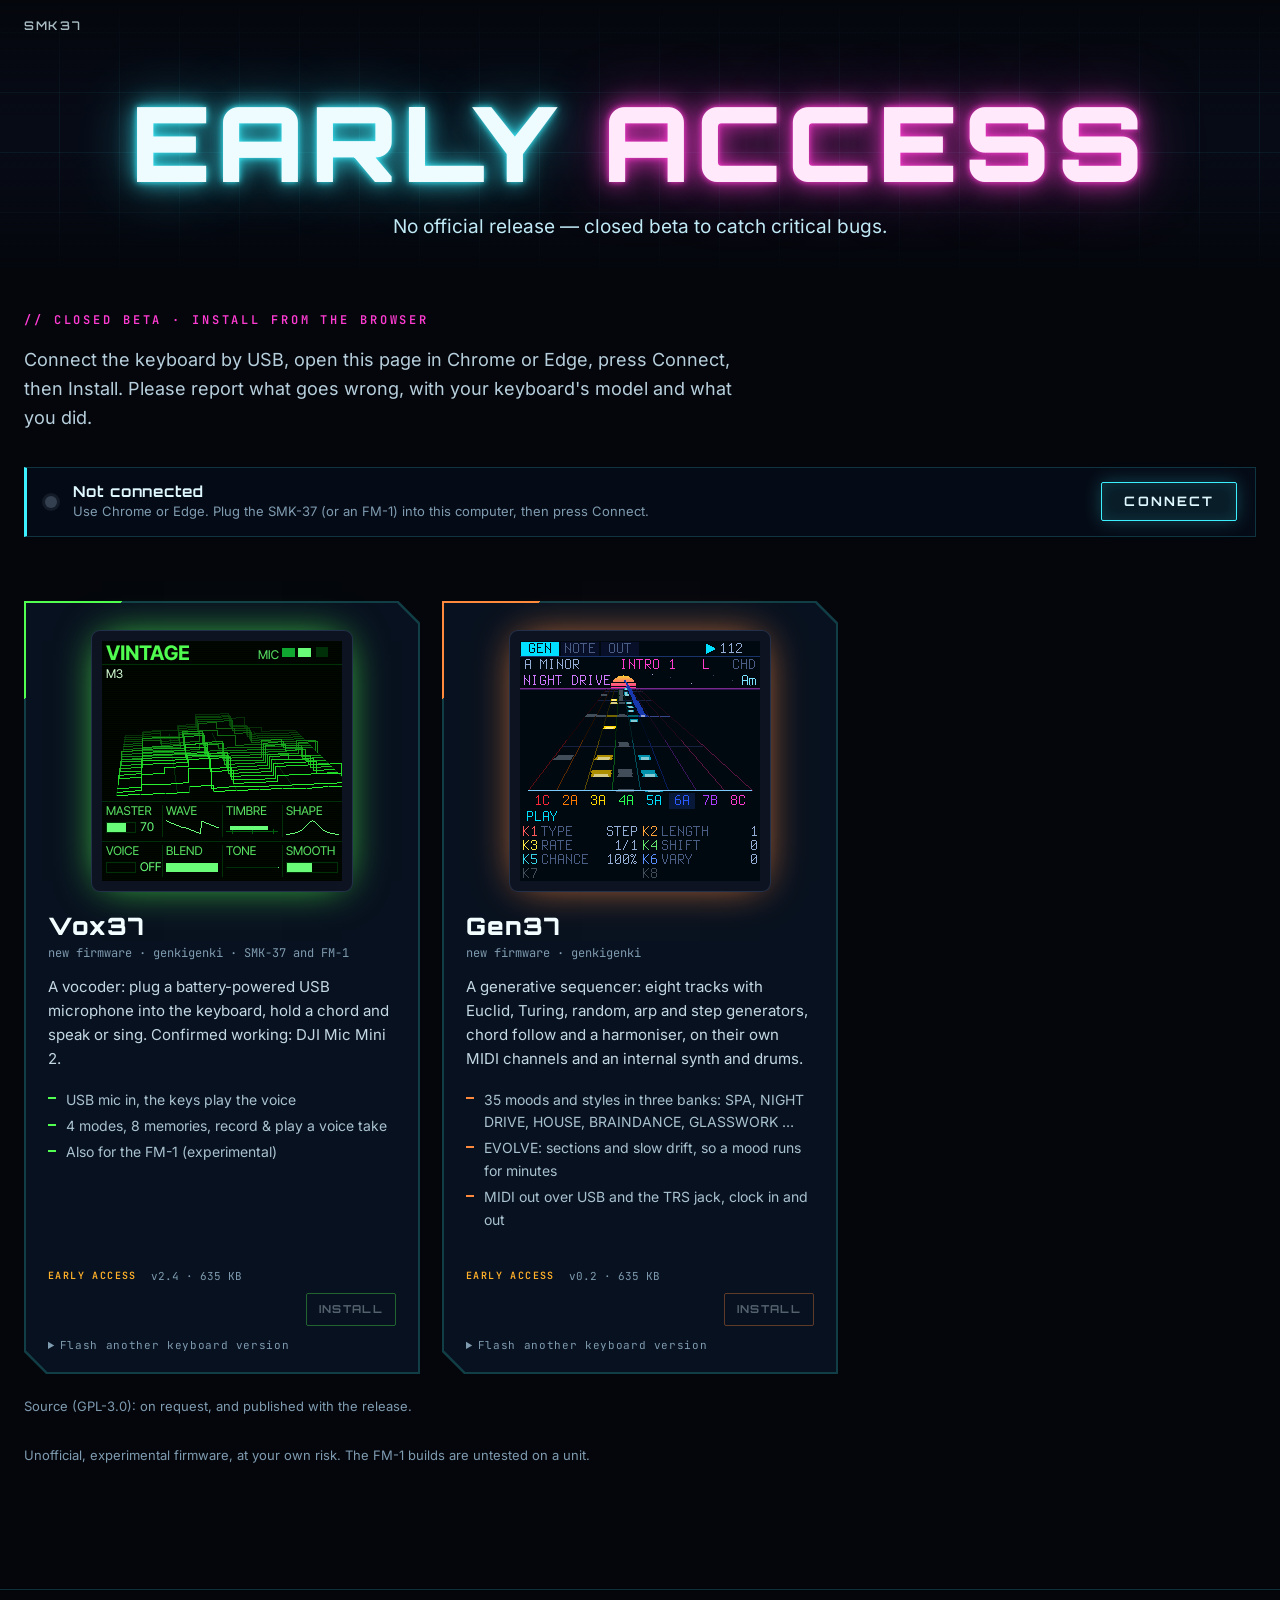
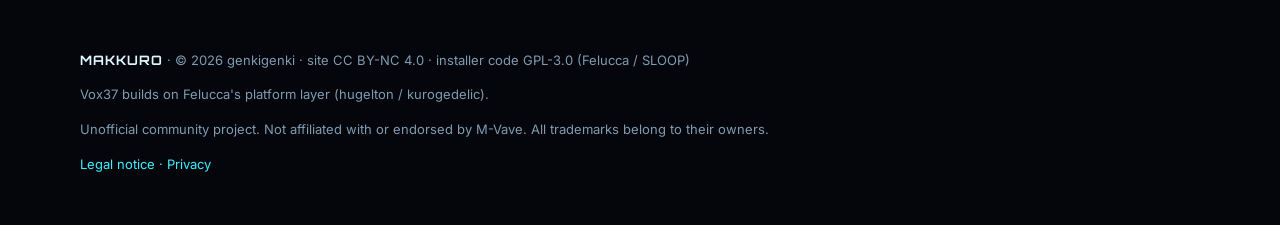
==== commit fe06a3bb: "Help: wheel calibration after the repair, black screen after Melodee on 17 October; no Elite note on" ====
--- a/earlyaccess/index.html
+++ b/earlyaccess/index.html
@@ -1820,7 +1820,7 @@
         const done = "Done! Your keyboard's key mapping is repaired. " +
           (f & 4 ? "Calibration, wheel values and pairings are back." : "Calibration and pairings are back (there were no wheel values to keep).") +
           (f & 0x18 ? " Some of it could not be put back (flags " + f + "): please Copy log and send it to us." : "") +
-          " M-Vave's firmware starts in a moment.";
+          " M-Vave's firmware starts in a moment. If the wheels don't respond, run the wheel calibration in M-Vave's settings once.";
         await new Promise((resolve, reject) => {
           let written = false;
           rstock(up, k, (key, a) => {
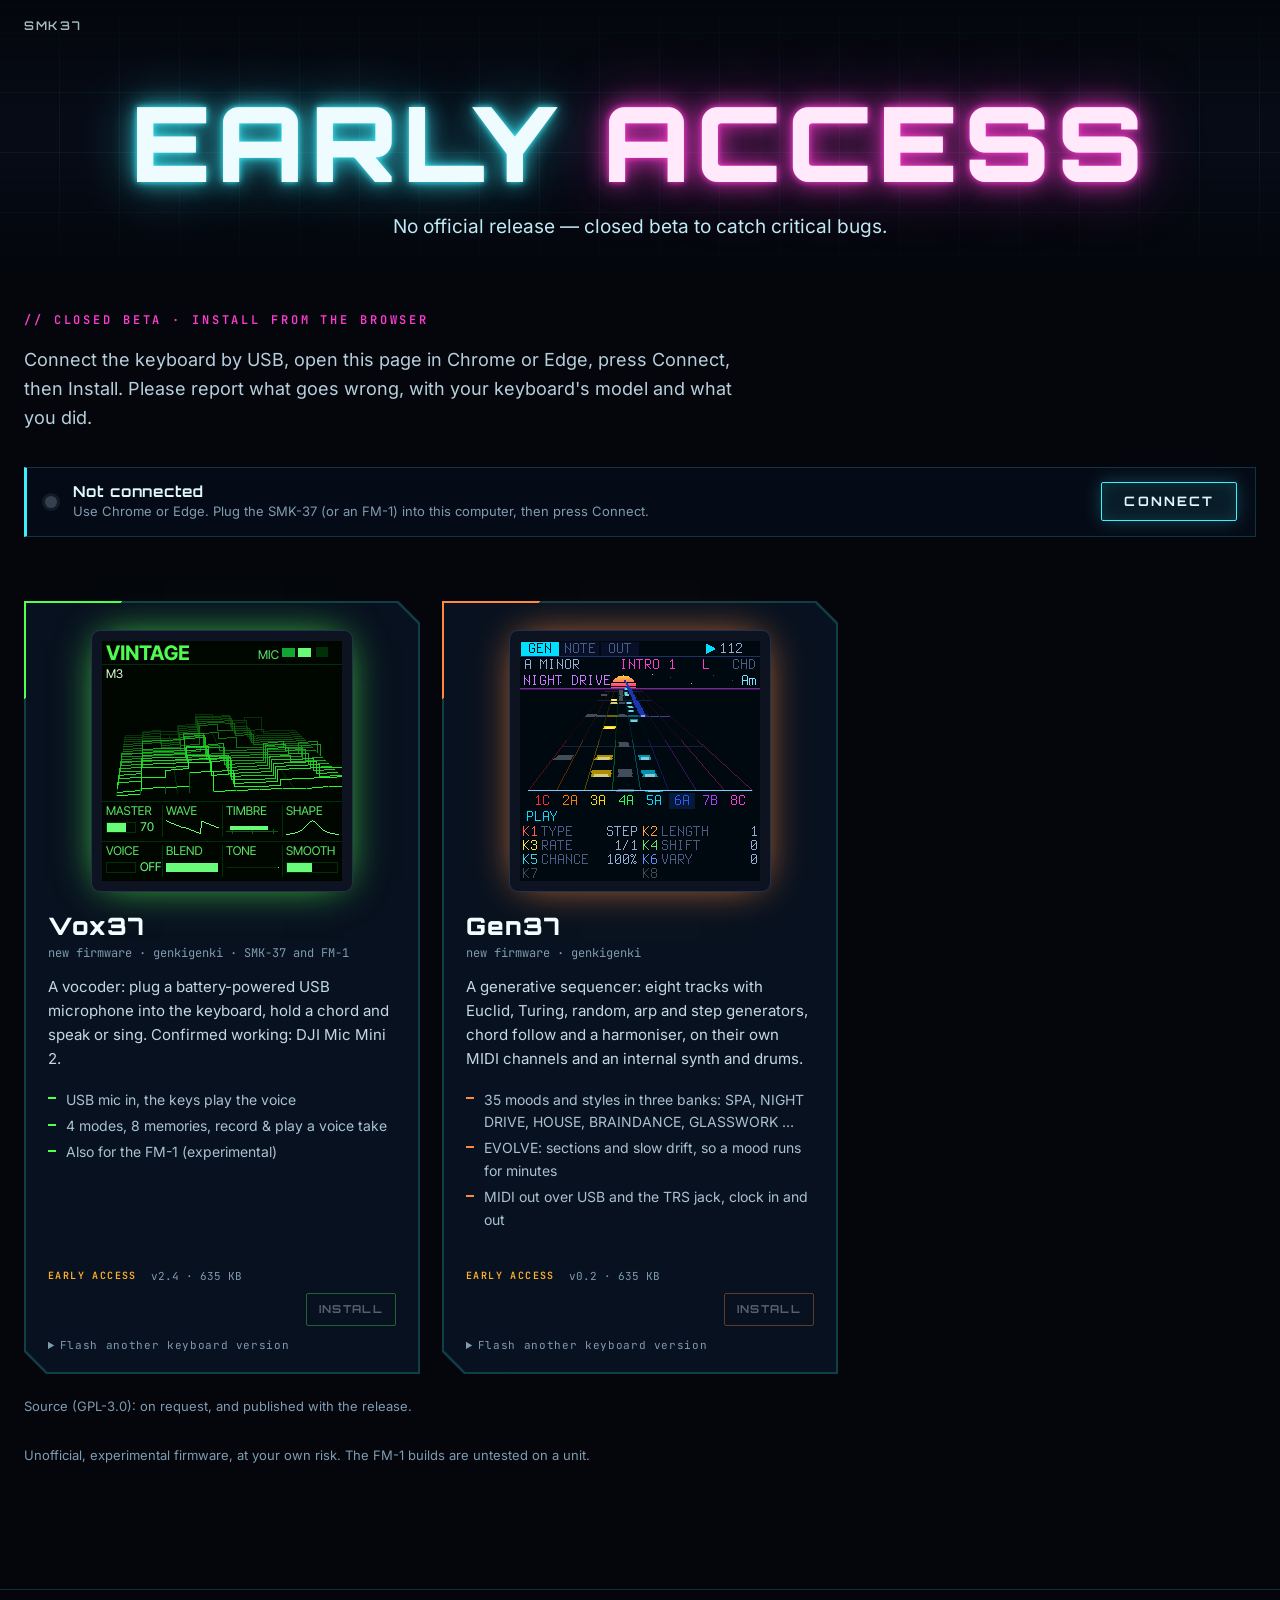
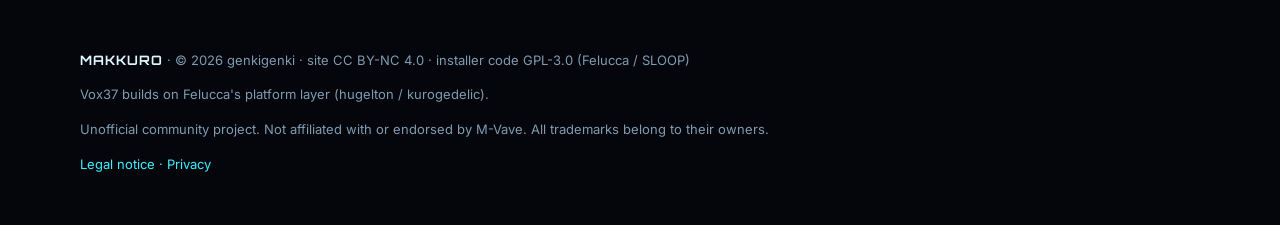
==== commit d987e649: "The plain address opens the SMK-37 tab (the FM-1 tab only with #fm1)" ====
--- a/earlyaccess/index.html
+++ b/earlyaccess/index.html
@@ -1305,7 +1305,7 @@
     }
     if (!SMK(dev.id) && !(FM1_PAGE && FM1(dev.id))) { led("err", dev.id.text + ": not an SMK-37", "These packages are for the M-Vave SMK-37 keyboards only (SMK-37 Pro, Elite, MKE-P37)."); return; }
     detected = modelOf(dev.id);
-    if (window.setDev) window.setDev(detected === "fm1" ? "fm1" : "smk", true);
+    if (window.setDev) window.setDev(detected === "fm1" ? "fm1" : "smk");
     showModels();
     if (detected === "fm1") {                              // (a page with FM-1 packages)
       led("on", "FM-1 connected", (IS_OTA_ID(dev.id) ? "In update mode (" + dev.id.text + ")" : "Running " + dev.id.text) + " · port " + dev.name +
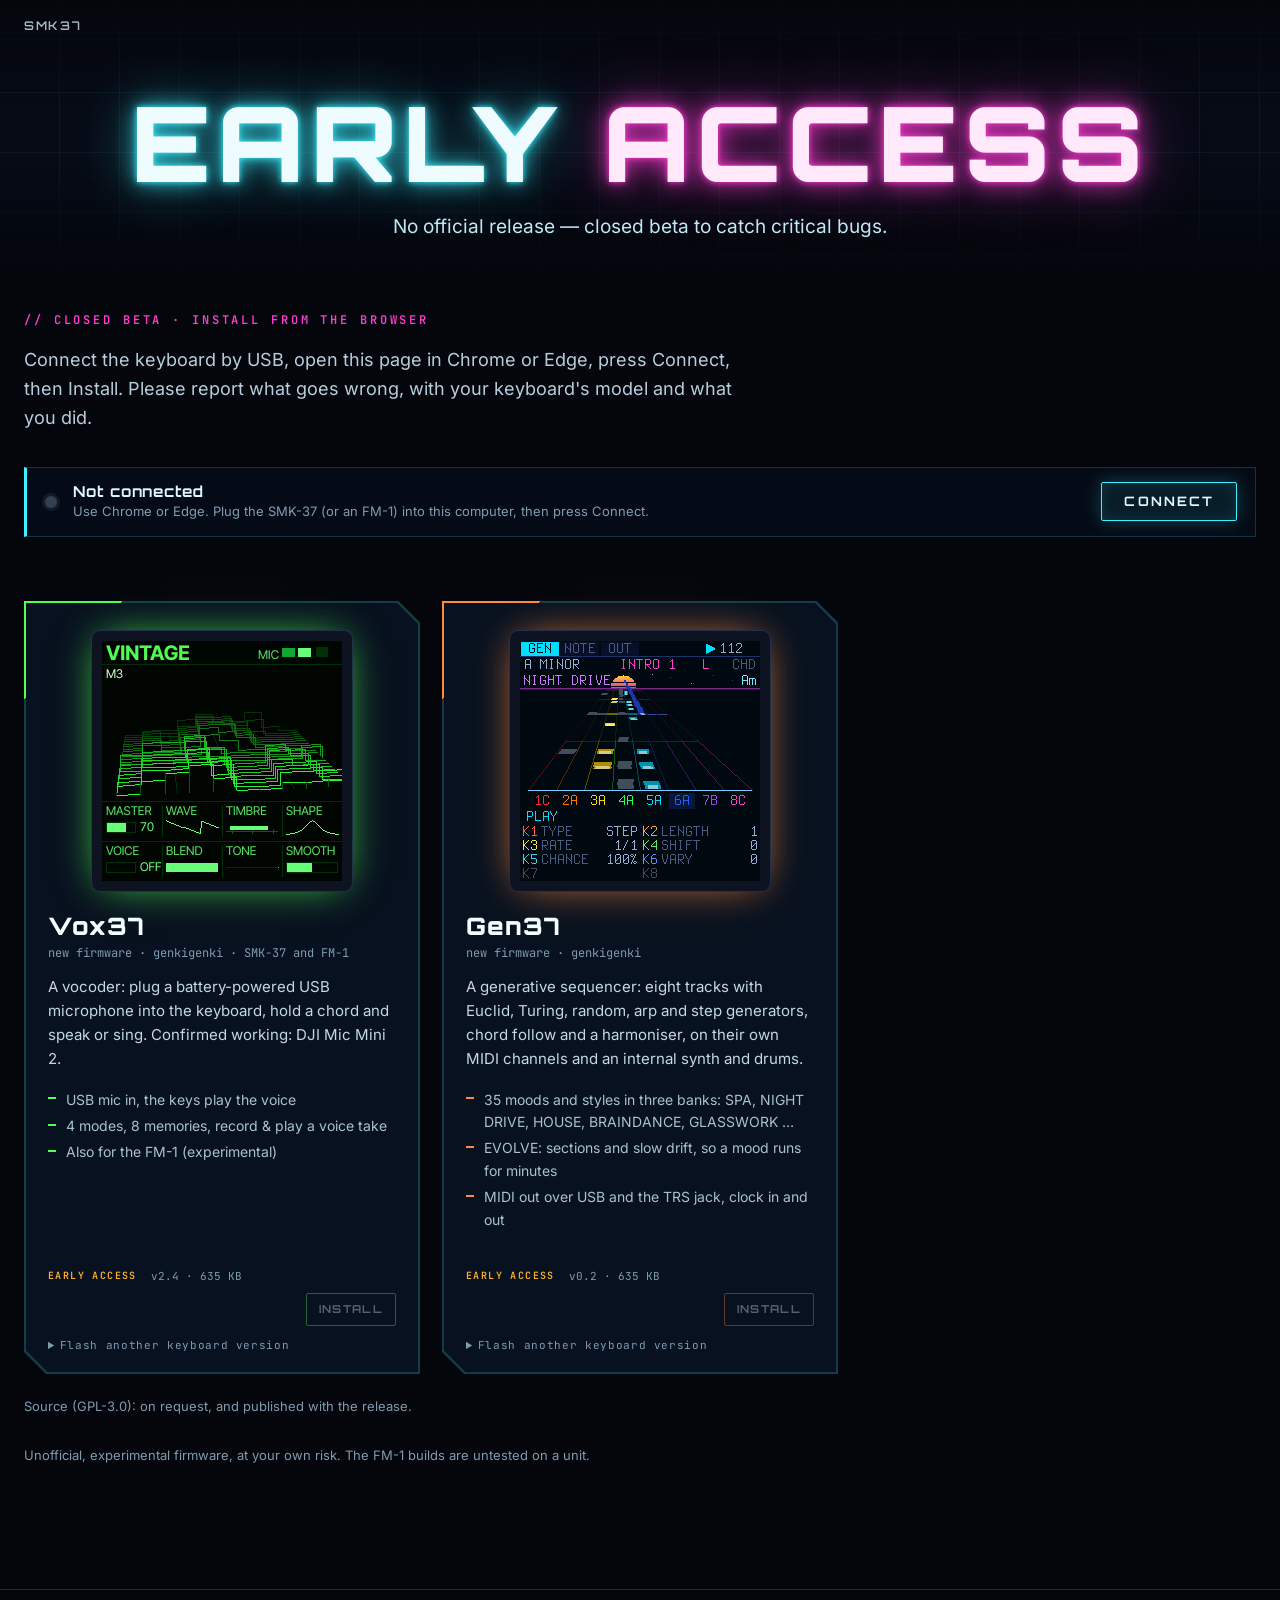
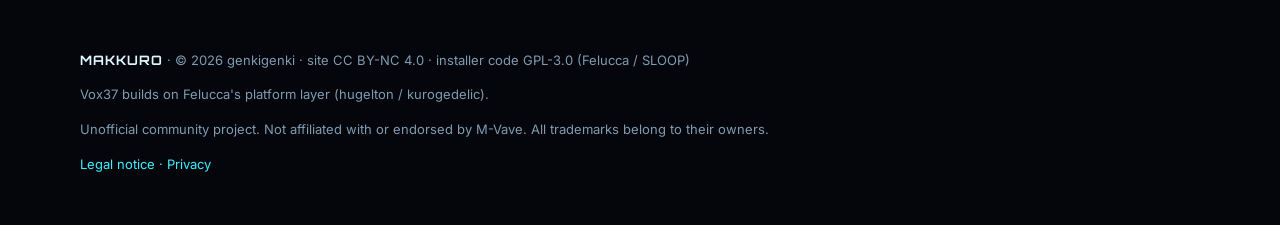
==== commit 26eff4c8: "Erik37 1.3; SMK-37 firmwares by the community (BB-37, SLOOP SMK-37 Multichannel, Mewcoder, NOTE RUSH" ====
--- a/earlyaccess/index.html
+++ b/earlyaccess/index.html
@@ -319,7 +319,12 @@
 body[data-dev="fm1"] .ghead .smkword { display: none; }
 #fm1-community { display: none; }                                 /* the community's FM-1 firmwares: the FM-1 tab only */
 body[data-dev="fm1"] #fm1-community { display: block; }
-#fm1-community .ghead p + p { margin-top: 8px; }
+#fm1-community .ghead p + p, #smk-community .ghead p + p { margin-top: 8px; }
+body[data-dev="fm1"] #smk-community { display: none; }             /* the community's SMK-37 firmwares: the SMK-37 tab only */
+.card.ext { display: flex; flex-direction: column; }               /* (a link card: no install from here) */
+.card.ext .screen { margin: 4px auto 20px; }
+.card.ext .screen img { image-rendering: auto; }
+.card.ext .foot { margin-top: auto; padding-top: 18px; }
 .card .warnnote { font-size: 14px; color: var(--amber); margin: 8px 0 0; }
 .fm1note { display: none; font-size: 14px; color: var(--amber); }
 body[data-dev="fm1"] .fm1note { display: block; }
@@ -1605,7 +1610,8 @@
   const ok = await confirmInstall("Back to the M-Vave firmware?",
     "Install the M-Vave " + k.name + " firmware V" + k.version + " on the connected keyboard (" + keyboardId() + ")?",
     stockFitNow && stockFitNow !== "same" ? "The keyboard reports " + keyboardId() + ". Make sure this file is for the model printed on your keyboard." : "",
-    ["The firmware on the keyboard, and the sounds and settings it saved, are replaced. Calibration and pairing are kept.",
+    ["The firmware on the keyboard, and the sounds and settings it saved, are replaced.",
+     "Coming from one of the community firmwares: M-Vave's firmware may rebuild its key mapping on its first start, and that rebuild erases the calibration and the Bluetooth pairings. Repair on the help page goes back to M-Vave and keeps them.",
      "If it fails, the keyboard stays in update mode: plug it in again and press Install again.",
      "Keep the USB cable connected and this tab open until it says Done."]);
   if (!ok) { busy = false; lockCards(); return; }
@@ -1630,9 +1636,15 @@
     finish(false, e && e.code === "mismatch" ? "Written, but the keyboard reports " + e.detail + " instead of " + k.product + ". Switch it off and on, then connect again."
       : e && e.code === "other" ? OTHER_MSG
       : e && e.code === "model" ? "This file is not for this device (" + e.message + "). Nothing was written."
+      : e && (e.code === "stopped" || e.code === "timeout") && /^the (device|keyboard)/.test(e.message) ? STEP1_REFUSED
       : (e && e.message) || String(e));
   }
 }
+// step 1 ended without "success": the running firmware checked M-Vave's package and refused it (or stopped asking)
+const STEP1_REFUSED = "The firmware on the keyboard refused M-Vave's package: nothing was written. Its screen shows FAILED and a " +
+  "number for a moment. FAILED -5: the keyboard's boot area is not M-Vave's (another bootloader, for example m-bootloader, is " +
+  "installed): put M-Vave's back with M-Flasher, then try again. Any other number, or none seen: use Repair on the help page " +
+  "with the same file. It goes back to M-Vave through the repair firmware and keeps the calibration. Copy the log for a report.";
 $("sinst").addEventListener("click", stockInstall);
 
 /* ---- the repair wizard (#repair): repair firmware (STASH) -> V016 (rebuilds the mapping) -> repair firmware (RESTORE)
